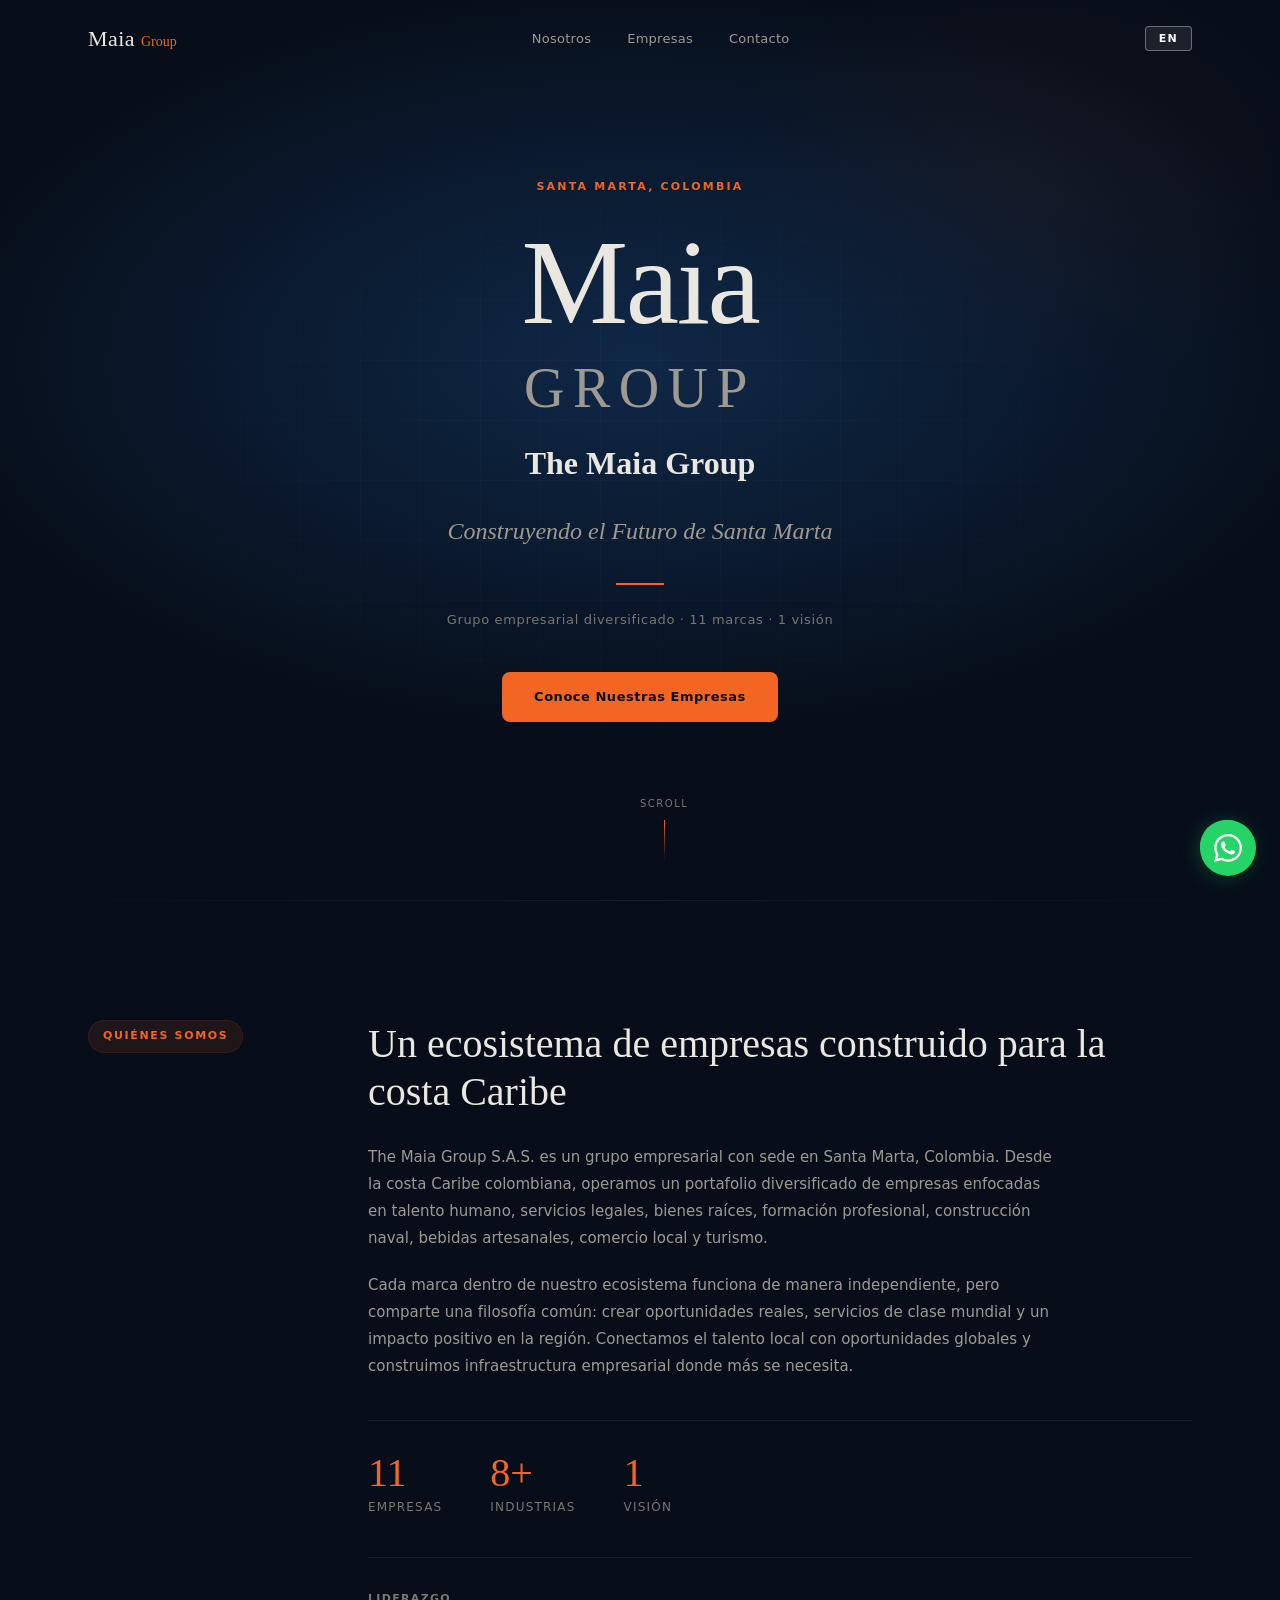
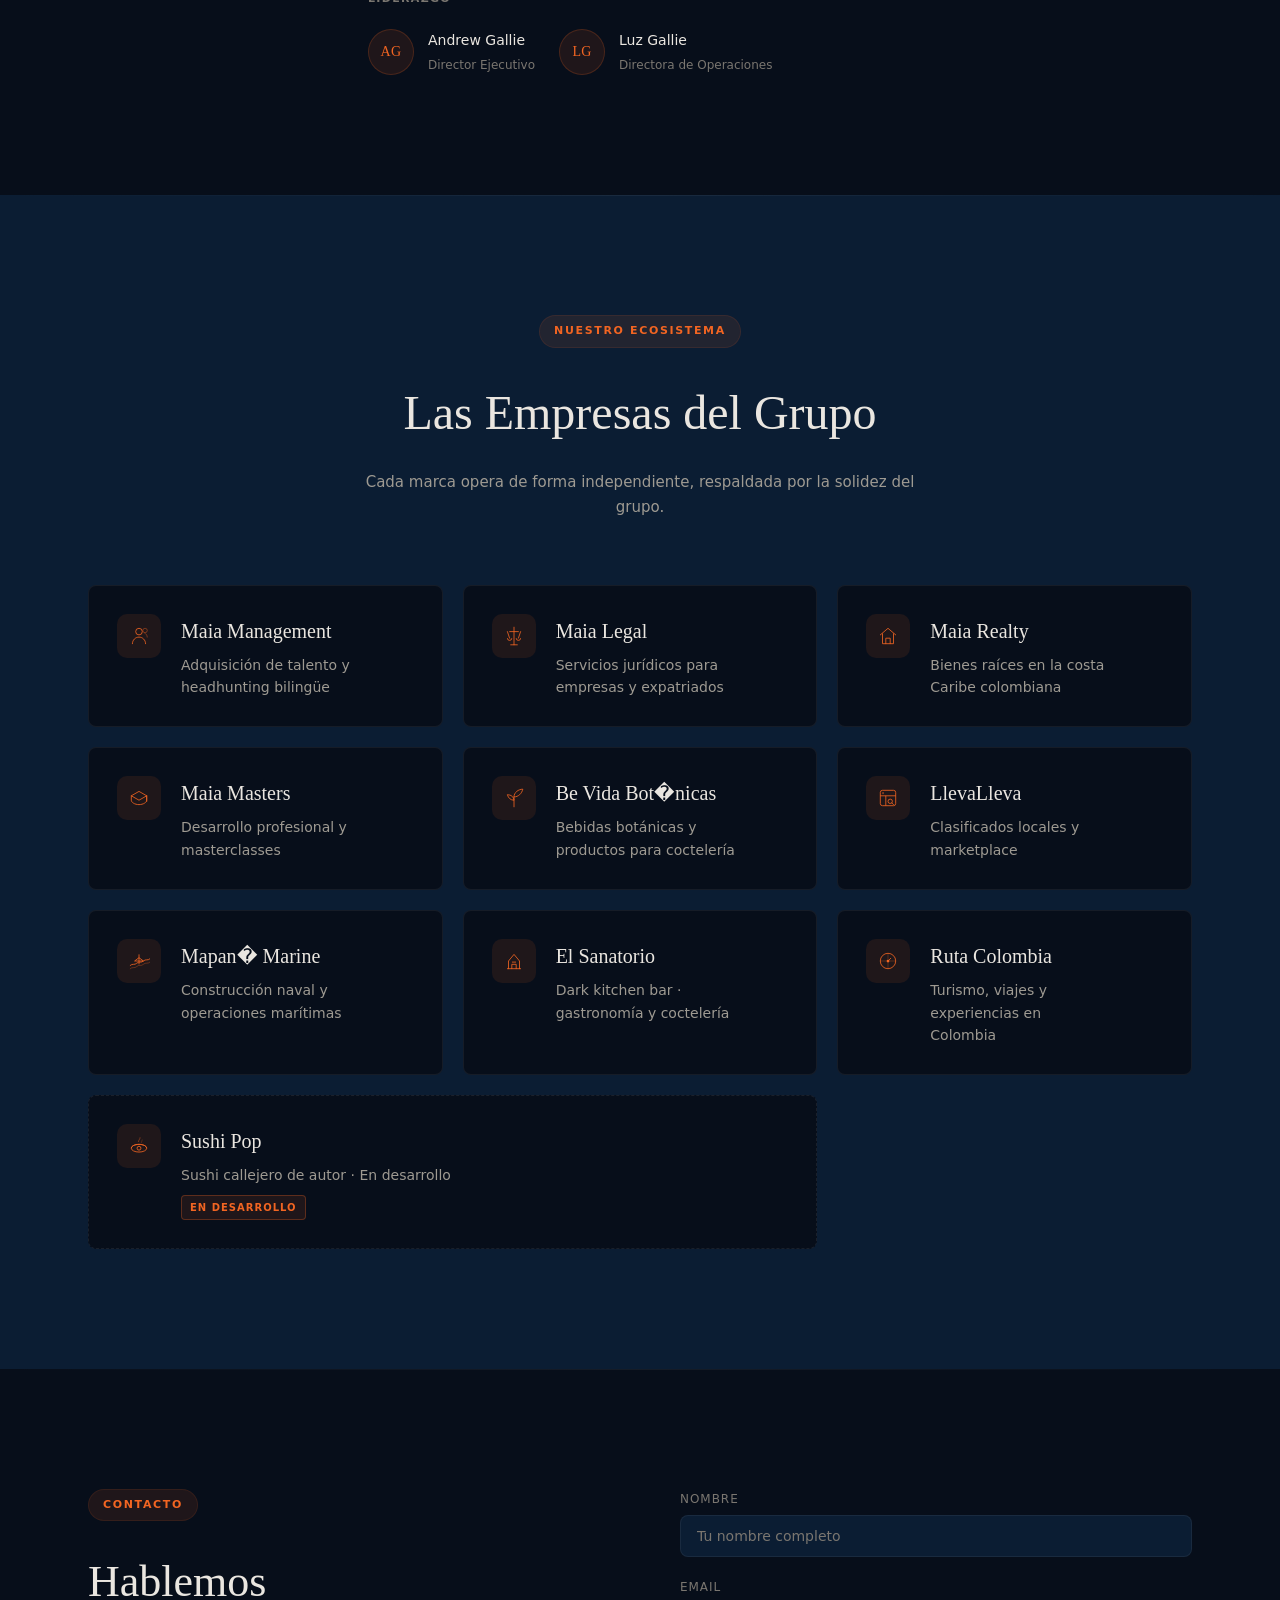
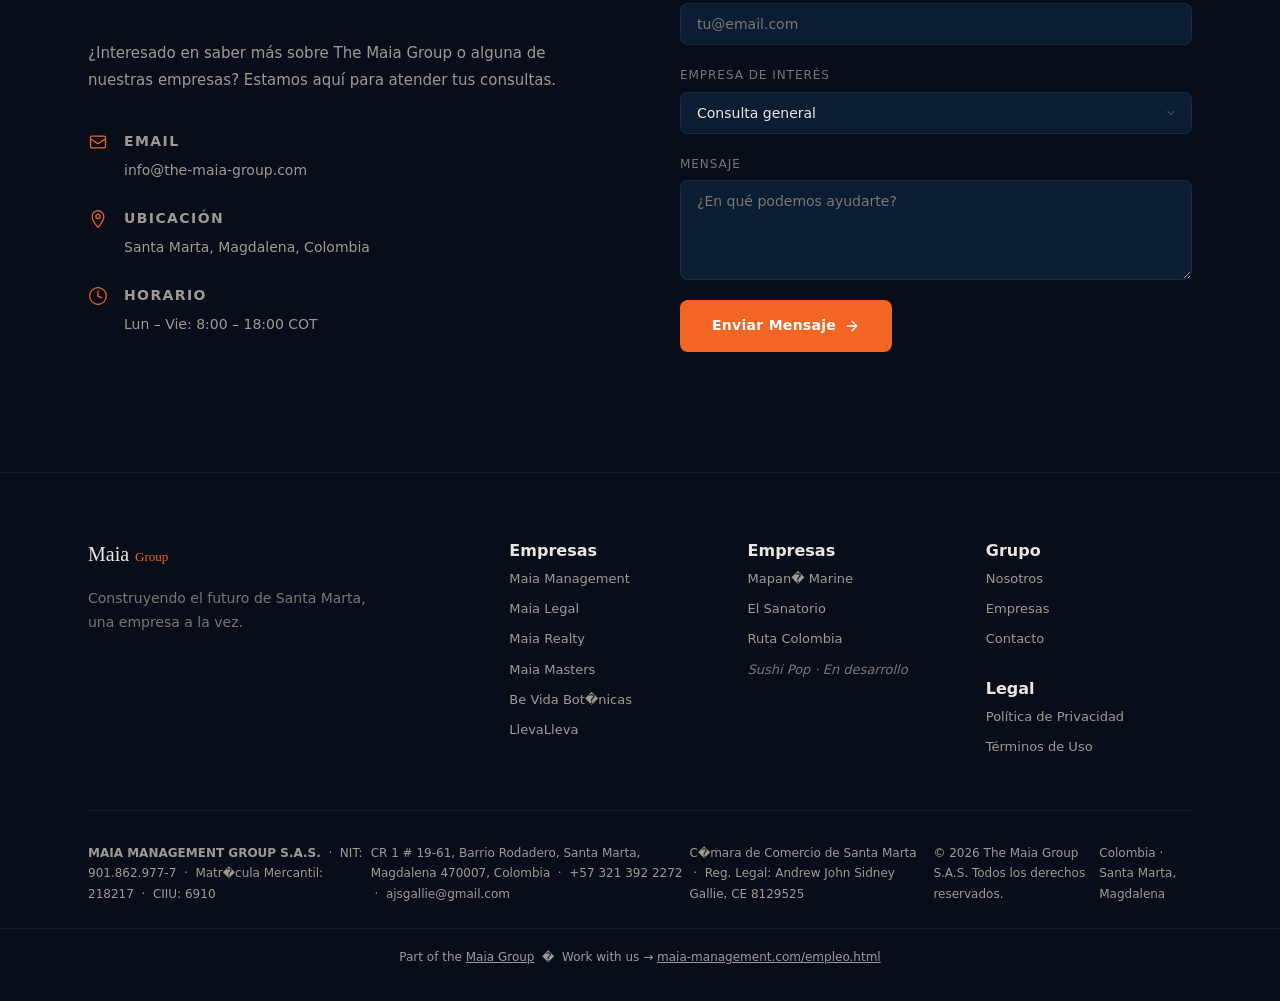
==== index.html @ 622848b1 "fix: replace personal Gmail with info@the-maia-group.com in Organisation JSON-LD" ====
<!DOCTYPE html>
<html lang="es">
<head>
<meta charset="UTF-8">
<meta name="viewport" content="width=device-width, initial-scale=1.0">
<title>The Maia Group � Construyendo el Futuro de Santa Marta</title>
<meta name="description" content="The Maia Group S.A.S. � Grupo empresarial con sede en Santa Marta, Colombia. Talento, derecho, bienes ra�ces, formaci�n, construcci�n naval, bebidas bot�nicas, turismo y m�s.">
<meta name="keywords" content="Maia Group, grupo empresarial Colombia, Santa Marta, holding company Colombia, Maia Management, Maia Legal, Maia Realty, Maia Masters, Mapan� Marine, Be Vida, LlevaLleva, El Sanatorio, Ruta Colombia, Sushi Pop">
<meta name="robots" content="index, follow, max-snippet:-1, max-image-preview:large, max-video-preview:-1">
<meta name="author" content="MAIA MANAGEMENT GROUP S.A.S.">
<link rel="canonical" href="https://the-maia-group.com/">
<meta name="geo.region" content="CO-MAG">
<meta name="geo.placename" content="Santa Marta, Colombia">
<meta name="ICBM" content="11.2408,-74.1990">

<!-- Open Graph -->
<meta property="og:type" content="website">
<meta property="og:title" content="The Maia Group � Construyendo el Futuro de Santa Marta">
<meta property="og:description" content="Grupo empresarial diversificado con sede en Santa Marta, Colombia. Talento, derecho, bienes ra�ces, formaci�n, operaciones mar�timas y m�s.">
<meta property="og:url" content="https://the-maia-group.com/">
<meta property="og:site_name" content="The Maia Group">
<meta property="og:locale" content="es_CO">
<meta property="og:locale:alternate" content="en_US">
<meta property="og:image" content="https://the-maia-group.com/og-image.jpg">
<meta property="og:image:width" content="1200">
<meta property="og:image:height" content="630">

<!-- Twitter Card -->
<meta name="twitter:card" content="summary_large_image">
<meta name="twitter:title" content="The Maia Group � Construyendo el Futuro de Santa Marta">
<meta name="twitter:description" content="Grupo empresarial diversificado con sede en Santa Marta, Colombia.">
<meta name="twitter:image" content="https://the-maia-group.com/og-image.jpg">

<!-- Favicons -->
<link rel="icon" type="image/svg+xml" href="/favicon.svg">
<link rel="icon" type="image/png" sizes="32x32" href="/favicon-32x32.png">
<link rel="icon" type="image/png" sizes="16x16" href="/favicon-16x16.png">
<link rel="apple-touch-icon" sizes="180x180" href="/apple-touch-icon.png">
<meta name="theme-color" content="#0B1D33">

<!-- Structured Data � Organization + LocalBusiness -->
<script type="application/ld+json">
{
  "@context": "https://schema.org",
  "@type": ["Organization", "LocalBusiness", "Corporation"],
  "name": "The Maia Group",
  "legalName": "MAIA MANAGEMENT GROUP S.A.S.",
  "alternateName": ["The Maia Group S.A.S.", "Maia Group"],
  "description": "Grupo empresarial diversificado con sede en Santa Marta, Colombia. Operamos 11 marcas en 8+ industrias: talento humano, servicios jur�dicos, bienes ra�ces, formaci�n profesional, construcci�n naval, bebidas bot�nicas, comercio local y turismo.",
  "url": "https://the-maia-group.com",
  "logo": "https://the-maia-group.com/favicon.svg",
  "image": "https://the-maia-group.com/og-image.jpg",
  "telephone": "+57 321 392 2272",
  "email": "info@the-maia-group.com",
  "taxID": "901.862.977-7",
  "vatID": "901.862.977-7",
  "identifier": [
    {
      "@type": "PropertyValue",
      "name": "NIT",
      "value": "901.862.977-7"
    },
    {
      "@type": "PropertyValue",
      "name": "Matr�cula Mercantil",
      "value": "218217"
    },
    {
      "@type": "PropertyValue",
      "name": "CIIU",
      "value": "6910"
    }
  ],
  "address": {
    "@type": "PostalAddress",
    "streetAddress": "CR 1 # 19-61, Barrio Rodadero",
    "addressLocality": "Santa Marta",
    "addressRegion": "Magdalena",
    "postalCode": "470007",
    "addressCountry": "CO"
  },
  "geo": {
    "@type": "GeoCoordinates",
    "latitude": "11.2408",
    "longitude": "-74.1990"
  },
  "openingHoursSpecification": [
    {
      "@type": "OpeningHoursSpecification",
      "dayOfWeek": ["Monday","Tuesday","Wednesday","Thursday","Friday"],
      "opens": "08:00",
      "closes": "18:00"
    }
  ],
  "foundingDate": "2024",
  "numberOfEmployees": {
    "@type": "QuantitativeValue",
    "minValue": 1
  },
  "areaServed": {
    "@type": "Place",
    "name": "Santa Marta, Magdalena, Colombia"
  },
  "member": [
    {
      "@type": "Person",
      "name": "Andrew John Sidney Gallie",
      "jobTitle": "Director Ejecutivo / CEO",
      "identifier": "CE 8129525"
    },
    {
      "@type": "Person",
      "name": "Luz Gallie",
      "jobTitle": "Directora de Operaciones / COO"
    }
  ],
  "subOrganization": [
    {
      "@type": "Organization",
      "name": "Maia Management",
      "url": "https://maia-management.com",
      "description": "Adquisici�n de talento y headhunting biling�e"
    },
    {
      "@type": ["Organization", "LegalService"],
      "name": "Maia Legal",
      "url": "https://maia-legal.com",
      "description": "Servicios jur�dicos para empresas y expatriados"
    },
    {
      "@type": ["Organization", "RealEstateAgent"],
      "name": "Maia Realty",
      "url": "https://maia-realty.com",
      "description": "Bienes ra�ces en la costa Caribe colombiana"
    },
    {
      "@type": ["Organization", "EducationalOrganization"],
      "name": "Maia Masters",
      "url": "https://maia-masters.com",
      "description": "Desarrollo profesional y masterclasses en video"
    },
    {
      "@type": "Organization",
      "name": "Mapan� Marine",
      "url": "https://mapana-marine.com",
      "description": "Construcci�n naval y operaciones mar�timas"
    },
    {
      "@type": ["Organization", "FoodEstablishment"],
      "name": "Be Vida Bot�nicas",
      "url": "https://be-vida.com",
      "description": "Bebidas bot�nicas y productos para cocteler�a"
    },
    {
      "@type": ["Organization", "ShoppingCenter"],
      "name": "LlevaLleva",
      "url": "https://llevalleva.com",
      "description": "Clasificados locales y marketplace"
    },
    {
      "@type": ["Organization", "BarOrPub"],
      "name": "El Sanatorio",
      "url": "https://el-sanatorio.com",
      "description": "Dark kitchen bar � gastronom�a y cocteler�a"
    },
    {
      "@type": ["Organization", "TravelAgency"],
      "name": "Ruta Colombia",
      "url": "https://ruta-colombia.com",
      "description": "Turismo, viajes y experiencias en Colombia"
    },
    {
      "@type": ["Organization", "FoodEstablishment"],
      "name": "Sushi Pop",
      "description": "Sushi callejero de autor � pr�ximamente"
    }
  ],
  "sameAs": [
    "https://the-maia-group.com"
  ],
  "knowsLanguage": ["es", "en"],
  "hasMap": "https://maps.google.com/?q=CR+1+%2319-61+Barrio+Rodadero+Santa+Marta+Colombia"
}
</script>

<!-- Fonts -->
<link rel="preconnect" href="https://fonts.googleapis.com">
<link rel="preconnect" href="https://fonts.gstatic.com" crossorigin>
<link href="https://fonts.googleapis.com/css2?family=Cormorant:ital,wght@0,300;0,400;0,500;0,600;1,300;1,400&family=Inter:wght@300;400;500;600&display=swap" rel="stylesheet">

<!-- Styles -->
<link rel="stylesheet" href="css/styles.css">
  <link rel="preconnect" href="https://www.googletagmanager.com">
  <link rel="dns-prefetch" href="https://maia-management.com">
  <link rel="dns-prefetch" href="https://maia-legal.com">

<!-- Structured Data � WebSite -->
<script type="application/ld+json">
{
  "@context": "https://schema.org",
  "@type": "WebSite",
  "@id": "https://the-maia-group.com/#website",
  "url": "https://the-maia-group.com",
  "name": "The Maia Group",
  "publisher": {
    "@type": "Organization",
    "@id": "https://the-maia-group.com/#organization",
    "name": "The Maia Group"
  }
}
</script>
</head>
<body>

<!-- Navigation -->
<nav class="nav" id="nav">
  <div class="nav__inner">
    <a href="#" class="nav__logo">
      <span class="nav__logo-the">The</span>
      <span class="nav__logo-maia">Maia</span>
      <span class="nav__logo-group">Group</span>
    </a>
    <div class="nav__links" id="navLinks">
      <a href="#nosotros" class="nav__link" data-i18n="nav.about">Nosotros</a>
      <a href="#empresas" class="nav__link" data-i18n="nav.companies">Empresas</a>
      <a href="#contacto" class="nav__link" data-i18n="nav.contact">Contacto</a>
    </div>
    <div class="nav__actions">
      <button class="nav__lang" id="langToggle" aria-label="Switch language">EN</button>
      <button class="nav__toggle" id="navToggle" aria-label="Abrir men�">
        <span></span>
        <span></span>
        <span></span>
      </button>
    </div>
  </div>
</nav>

<!-- Hero -->
<header class="hero" id="hero">
  <div class="hero__bg">
    <div class="hero__gradient"></div>
    <div class="hero__grid-pattern"></div>
  </div>
  <div class="hero__content">
    <p class="hero__location">Santa Marta, Colombia</p>
    <h1 class="hero__title">
      <!-- Visually split via CSS spans; semantically reads as "The Maia Group" -->
      <span class="hero__title-the" aria-hidden="true">The</span><!--
      --><span class="hero__title-maia" aria-hidden="true">Maia</span><!--
      --><span class="hero__title-group" aria-hidden="true">Group</span>
      <!-- Screen-reader-only unified text: -->
      <span class="sr-only">The Maia Group</span>
    </h1>
    <p class="hero__tagline" data-i18n="hero.tagline">Construyendo el Futuro de Santa Marta</p>
    <div class="hero__line"></div>
    <p class="hero__sub" data-i18n="hero.sub">Grupo empresarial diversificado &middot; 11 marcas &middot; 1 visi�n</p>
    <a href="#empresas" class="hero__cta" data-i18n="hero.cta">Conoce Nuestras Empresas</a>
  </div>
  <div class="hero__scroll">
    <span>Scroll</span>
    <div class="hero__scroll-line"></div>
  </div>
</header>

<!-- About -->
<!-- FIX #4: Added scroll-margin-top via inline style to prevent sticky nav covering section heading -->
<section class="about" id="nosotros">
  <div class="container">
    <div class="about__grid">
      <div class="about__label">
        <span class="section-tag" data-i18n="about.tag">Qui�nes Somos</span>
      </div>
      <div class="about__content">
        <h2 class="about__title" data-i18n="about.title">Un ecosistema de empresas construido para la costa Caribe</h2>
        <p class="about__text" data-i18n="about.p1">
          The Maia Group S.A.S. es un grupo empresarial con sede en Santa Marta, Colombia. Desde la costa Caribe colombiana,
          operamos un portafolio diversificado de empresas enfocadas en talento humano, servicios legales, bienes ra�ces,
          formaci�n profesional, construcci�n naval, bebidas artesanales, comercio local y turismo.
        </p>
        <p class="about__text" data-i18n="about.p2">
          Cada marca dentro de nuestro ecosistema funciona de manera independiente, pero comparte una filosof�a com�n:
          crear oportunidades reales, servicios de clase mundial y un impacto positivo en la regi�n. Conectamos el talento
          local con oportunidades globales y construimos infraestructura empresarial donde m�s se necesita.
        </p>
        <div class="about__stats">
          <div class="stat">
            <span class="stat__number">11</span>
            <span class="stat__label" data-i18n="stat.companies">Empresas</span>
          </div>
          <div class="stat">
            <span class="stat__number">8+</span>
            <span class="stat__label" data-i18n="stat.industries">Industrias</span>
          </div>
          <div class="stat">
            <span class="stat__number">1</span>
            <span class="stat__label" data-i18n="stat.vision">Visi�n</span>
          </div>
        </div>
        <div class="about__leadership">
          <h3 class="about__leadership-title" data-i18n="leadership.title">Liderazgo</h3>
          <div class="about__leaders">
            <div class="about__leader">
              <div class="about__leader-avatar">AG</div>
              <div class="about__leader-info">
                <strong class="about__leader-name">Andrew Gallie</strong>
                <span class="about__leader-role" data-i18n="leadership.ceo">Director Ejecutivo</span>
              </div>
            </div>
            <div class="about__leader">
              <div class="about__leader-avatar">LG</div>
              <div class="about__leader-info">
                <strong class="about__leader-name">Luz Gallie</strong>
                <span class="about__leader-role" data-i18n="leadership.coo">Directora de Operaciones</span>
              </div>
            </div>
          </div>
        </div>
      </div>
    </div>
  </div>
</section>

<!-- Brands -->
<!-- FIX #4: scroll-margin-top applied via CSS class anchor-section -->
<section class="brands" id="empresas">
  <div class="container">
    <div class="brands__header">
      <span class="section-tag" data-i18n="brands.tag">Nuestro Ecosistema</span>
      <h2 class="brands__title" data-i18n="brands.title">Las Empresas del Grupo</h2>
      <p class="brands__subtitle" data-i18n="brands.subtitle">Cada marca opera de forma independiente, respaldada por la solidez del grupo.</p>
    </div>

    <div class="brands__grid">

      <!-- Maia Management -->
      <a href="https://maia-management.com" target="_blank" rel="noopener" class="brand-card" data-accent="management">
        <div class="brand-card__icon">
          <svg viewBox="0 0 40 40" fill="none" xmlns="http://www.w3.org/2000/svg">
            <circle cx="20" cy="12" r="6" stroke="currentColor" stroke-width="1.5"/>
            <path d="M8 34c0-6.627 5.373-12 12-12s12 5.373 12 12" stroke="currentColor" stroke-width="1.5" stroke-linecap="round"/>
            <circle cx="31" cy="10" r="4" stroke="currentColor" stroke-width="1.5" opacity="0.5"/>
            <path d="M35 22c0-3.5-2-6-4.5-7" stroke="currentColor" stroke-width="1.5" stroke-linecap="round" opacity="0.5"/>
          </svg>
        </div>
        <div class="brand-card__content">
          <h3 class="brand-card__name">Maia Management</h3>
          <p class="brand-card__desc" data-i18n="brand.management.desc">Adquisici�n de talento y headhunting biling�e</p>
        </div>
        <div class="brand-card__arrow">
          <svg viewBox="0 0 24 24" fill="none" stroke="currentColor" stroke-width="1.5" stroke-linecap="round" stroke-linejoin="round"><path d="M7 17L17 7M17 7H7M17 7v10"/></svg>
        </div>
      </a>

      <!-- Maia Legal -->
      <a href="https://maia-legal.com" target="_blank" rel="noopener" class="brand-card" data-accent="legal">
        <div class="brand-card__icon">
          <svg viewBox="0 0 40 40" fill="none" xmlns="http://www.w3.org/2000/svg">
            <path d="M20 4v32M12 12h16" stroke="currentColor" stroke-width="1.5" stroke-linecap="round"/>
            <path d="M8 12l4 12M32 12l-4 12" stroke="currentColor" stroke-width="1.5" stroke-linecap="round"/>
            <path d="M8 24a4 4 0 008 0M24 24a4 4 0 008 0" stroke="currentColor" stroke-width="1.5"/>
            <path d="M14 36h12" stroke="currentColor" stroke-width="1.5" stroke-linecap="round"/>
          </svg>
        </div>
        <div class="brand-card__content">
          <h3 class="brand-card__name">Maia Legal</h3>
          <p class="brand-card__desc" data-i18n="brand.legal.desc">Servicios jur�dicos para empresas y expatriados</p>
        </div>
        <div class="brand-card__arrow">
          <svg viewBox="0 0 24 24" fill="none" stroke="currentColor" stroke-width="1.5" stroke-linecap="round" stroke-linejoin="round"><path d="M7 17L17 7M17 7H7M17 7v10"/></svg>
        </div>
      </a>

      <!-- Maia Realty -->
      <a href="https://maia-realty.com" target="_blank" rel="noopener" class="brand-card" data-accent="realty">
        <div class="brand-card__icon">
          <svg viewBox="0 0 40 40" fill="none" xmlns="http://www.w3.org/2000/svg">
            <path d="M6 18L20 6l14 12" stroke="currentColor" stroke-width="1.5" stroke-linecap="round" stroke-linejoin="round"/>
            <path d="M10 16v18h20V16" stroke="currentColor" stroke-width="1.5" stroke-linecap="round"/>
            <path d="M16 34V24h8v10" stroke="currentColor" stroke-width="1.5" stroke-linecap="round"/>
          </svg>
        </div>
        <div class="brand-card__content">
          <h3 class="brand-card__name">Maia Realty</h3>
          <p class="brand-card__desc" data-i18n="brand.realty.desc">Bienes ra�ces en la costa Caribe colombiana</p>
        </div>
        <div class="brand-card__arrow">
          <svg viewBox="0 0 24 24" fill="none" stroke="currentColor" stroke-width="1.5" stroke-linecap="round" stroke-linejoin="round"><path d="M7 17L17 7M17 7H7M17 7v10"/></svg>
        </div>
      </a>

      <!-- Maia Masters -->
      <a href="https://maia-masters.com" target="_blank" rel="noopener" class="brand-card" data-accent="masters">
        <div class="brand-card__icon">
          <svg viewBox="0 0 40 40" fill="none" xmlns="http://www.w3.org/2000/svg">
            <path d="M20 8l-14 8 14 8 14-8-14-8z" stroke="currentColor" stroke-width="1.5" stroke-linejoin="round"/>
            <path d="M6 16v8c0 4 6.268 8 14 8s14-4 14-8v-8" stroke="currentColor" stroke-width="1.5" stroke-linecap="round"/>
            <path d="M34 16v10" stroke="currentColor" stroke-width="1.5" stroke-linecap="round"/>
          </svg>
        </div>
        <div class="brand-card__content">
          <h3 class="brand-card__name">Maia Masters</h3>
          <p class="brand-card__desc" data-i18n="brand.masters.desc">Desarrollo profesional y masterclasses</p>
        </div>
        <div class="brand-card__arrow">
          <svg viewBox="0 0 24 24" fill="none" stroke="currentColor" stroke-width="1.5" stroke-linecap="round" stroke-linejoin="round"><path d="M7 17L17 7M17 7H7M17 7v10"/></svg>
        </div>
      </a>

      <!-- Be Vida Bot�nicas -->
      <a href="https://be-vida.com" target="_blank" rel="noopener" class="brand-card" data-accent="bevida">
        <div class="brand-card__icon">
          <svg viewBox="0 0 40 40" fill="none" xmlns="http://www.w3.org/2000/svg">
            <path d="M20 36V18" stroke="currentColor" stroke-width="1.5" stroke-linecap="round"/>
            <path d="M20 18c0-8 8-14 16-14-2 8-8 14-16 14z" stroke="currentColor" stroke-width="1.5"/>
            <path d="M20 24c0-6-6-10-12-10 1.5 6 6 10 12 10z" stroke="currentColor" stroke-width="1.5"/>
          </svg>
        </div>
        <div class="brand-card__content">
          <h3 class="brand-card__name">Be Vida Bot�nicas</h3>
          <p class="brand-card__desc" data-i18n="brand.bevida.desc">Bebidas bot�nicas y productos para cocteler�a</p>
        </div>
        <div class="brand-card__arrow">
          <svg viewBox="0 0 24 24" fill="none" stroke="currentColor" stroke-width="1.5" stroke-linecap="round" stroke-linejoin="round"><path d="M7 17L17 7M17 7H7M17 7v10"/></svg>
        </div>
      </a>

      <!-- LlevaLleva -->
      <a href="https://llevalleva.com" target="_blank" rel="noopener" class="brand-card" data-accent="lleva">
        <div class="brand-card__icon">
          <svg viewBox="0 0 40 40" fill="none" xmlns="http://www.w3.org/2000/svg">
            <rect x="6" y="6" width="28" height="28" rx="4" stroke="currentColor" stroke-width="1.5"/>
            <path d="M6 16h28" stroke="currentColor" stroke-width="1.5"/>
            <path d="M16 16v18" stroke="currentColor" stroke-width="1.5"/>
            <circle cx="11" cy="11" r="2" fill="currentColor" opacity="0.5"/>
            <circle cx="24" cy="26" r="4" stroke="currentColor" stroke-width="1.5"/>
            <path d="M27 29l3 3" stroke="currentColor" stroke-width="1.5" stroke-linecap="round"/>
          </svg>
        </div>
        <div class="brand-card__content">
          <h3 class="brand-card__name">LlevaLleva</h3>
          <p class="brand-card__desc" data-i18n="brand.lleva.desc">Clasificados locales y marketplace</p>
        </div>
        <div class="brand-card__arrow">
          <svg viewBox="0 0 24 24" fill="none" stroke="currentColor" stroke-width="1.5" stroke-linecap="round" stroke-linejoin="round"><path d="M7 17L17 7M17 7H7M17 7v10"/></svg>
        </div>
      </a>


      <!-- Mapan� Marine -->
      <a href="https://mapana-marine.com" target="_blank" rel="noopener" class="brand-card" data-accent="marine">
        <div class="brand-card__icon">
          <svg viewBox="0 0 40 40" fill="none" xmlns="http://www.w3.org/2000/svg">
            <path d="M4 28c4-4 8 0 12-4s8 0 12-4 8 0 12-4" stroke="currentColor" stroke-width="1.5" stroke-linecap="round"/>
            <path d="M4 34c4-4 8 0 12-4s8 0 12-4 8 0 12-4" stroke="currentColor" stroke-width="1.5" stroke-linecap="round" opacity="0.4"/>
            <path d="M20 8v18M20 14l8 6H12l8-6z" stroke="currentColor" stroke-width="1.5" stroke-linejoin="round"/>
          </svg>
        </div>
        <div class="brand-card__content">
          <h3 class="brand-card__name">Mapan� Marine</h3>
          <p class="brand-card__desc" data-i18n="brand.marine.desc">Construcci�n naval y operaciones mar�timas</p>
        </div>
        <div class="brand-card__arrow">
          <svg viewBox="0 0 24 24" fill="none" stroke="currentColor" stroke-width="1.5" stroke-linecap="round" stroke-linejoin="round"><path d="M7 17L17 7M17 7H7M17 7v10"/></svg>
        </div>
      </a>

      <!-- El Sanatorio -->
      <a href="https://el-sanatorio.com" target="_blank" rel="noopener" class="brand-card" data-accent="sanatorio">
        <div class="brand-card__icon">
          <svg viewBox="0 0 40 40" fill="none" xmlns="http://www.w3.org/2000/svg">
            <path d="M8 34h24" stroke="currentColor" stroke-width="1.5" stroke-linecap="round"/>
            <path d="M10 34V20l10-12 10 12v14" stroke="currentColor" stroke-width="1.5" stroke-linecap="round" stroke-linejoin="round"/>
            <path d="M16 34v-8h8v8" stroke="currentColor" stroke-width="1.5" stroke-linecap="round"/>
            <path d="M17 22h6" stroke="currentColor" stroke-width="1.5" stroke-linecap="round"/>
          </svg>
        </div>
        <div class="brand-card__content">
          <h3 class="brand-card__name">El Sanatorio</h3>
          <p class="brand-card__desc" data-i18n="brand.sanatorio.desc">Dark kitchen bar &middot; gastronom�a y cocteler�a</p>
        </div>
        <div class="brand-card__arrow">
          <svg viewBox="0 0 24 24" fill="none" stroke="currentColor" stroke-width="1.5" stroke-linecap="round" stroke-linejoin="round"><path d="M7 17L17 7M17 7H7M17 7v10"/></svg>
        </div>
      </a>

      <!-- Ruta Colombia -->
      <a href="https://ruta-colombia.com" target="_blank" rel="noopener" class="brand-card" data-accent="ruta">
        <div class="brand-card__icon">
          <svg viewBox="0 0 40 40" fill="none" xmlns="http://www.w3.org/2000/svg">
            <circle cx="20" cy="20" r="14" stroke="currentColor" stroke-width="1.5"/>
            <path d="M20 6v28M6 20h28" stroke="currentColor" stroke-width="1.5" opacity="0.35"/>
            <path d="M20 20l5-5" stroke="currentColor" stroke-width="1.5" stroke-linecap="round"/>
            <circle cx="20" cy="20" r="2.5" fill="currentColor"/>
          </svg>
        </div>
        <div class="brand-card__content">
          <h3 class="brand-card__name">Ruta Colombia</h3>
          <p class="brand-card__desc" data-i18n="brand.ruta.desc">Turismo, viajes y experiencias en Colombia</p>
        </div>
        <div class="brand-card__arrow">
          <svg viewBox="0 0 24 24" fill="none" stroke="currentColor" stroke-width="1.5" stroke-linecap="round" stroke-linejoin="round"><path d="M7 17L17 7M17 7H7M17 7v10"/></svg>
        </div>
      </a>

      <!-- Sushi Pop � Coming Soon -->
      <div class="brand-card brand-card--soon" data-accent="sushi">
        <div class="brand-card__icon">
          <svg viewBox="0 0 40 40" fill="none" xmlns="http://www.w3.org/2000/svg">
            <ellipse cx="20" cy="24" rx="14" ry="7" stroke="currentColor" stroke-width="1.5"/>
            <path d="M6 24c0-3.866 6.268-7 14-7s14 3.134 14 7" stroke="currentColor" stroke-width="1.5"/>
            <circle cx="20" cy="24" r="3.5" stroke="currentColor" stroke-width="1.5"/>
            <path d="M19 12c0-3 3-4 3-7" stroke="currentColor" stroke-width="1.5" stroke-linecap="round" opacity="0.5"/>
            <path d="M24 14c0-2 2-3 2-5" stroke="currentColor" stroke-width="1.5" stroke-linecap="round" opacity="0.3"/>
          </svg>
        </div>
        <div class="brand-card__content">
          <h3 class="brand-card__name">Sushi Pop</h3>
          <p class="brand-card__desc" data-i18n="brand.sushi.desc">Sushi callejero de autor &middot; Pr�ximamente</p>
          <span class="brand-card__tag brand-card__tag--soon" data-i18n="brand.coming-soon">Pr�ximamente</span>
        </div>
      </div>

    </div>
  </div>
</section>

<!-- Contact -->
<!-- FIX #1: Netlify Forms � action="/success" prevents the 404 on submit;
     Netlify intercepts the POST and redirects to /success (a lightweight
     inline page defined in netlify.toml or as a real file). The hidden
     input form-name and data-netlify="true" are already present and correct. -->
<section class="contact" id="contacto">
  <div class="container">
    <div class="contact__grid">
      <div class="contact__info">
        <span class="section-tag" data-i18n="contact.tag">Contacto</span>
        <h2 class="contact__title" data-i18n="contact.title">Hablemos</h2>
        <p class="contact__text" data-i18n="contact.text">
          �Interesado en saber m�s sobre The Maia Group o alguna de nuestras empresas?
          Estamos aqu� para atender tus consultas.
        </p>
        <div class="contact__details">
          <div class="contact__item">
            <svg viewBox="0 0 24 24" fill="none" stroke="currentColor" stroke-width="1.5" stroke-linecap="round"><path d="M3 8l9 6 9-6M5 19h14a2 2 0 002-2V7a2 2 0 00-2-2H5a2 2 0 00-2 2v10a2 2 0 002 2z"/></svg>
            <div>
              <span class="contact__item-label" data-i18n="contact.email-label">Email</span>
              <a href="mailto:info@the-maia-group.com">info@the-maia-group.com</a>
            </div>
          </div>
          <div class="contact__item">
            <svg viewBox="0 0 24 24" fill="none" stroke="currentColor" stroke-width="1.5" stroke-linecap="round"><path d="M12 2C8.13 2 5 5.13 5 9c0 5.25 7 13 7 13s7-7.75 7-13c0-3.87-3.13-7-7-7z"/><circle cx="12" cy="9" r="2.5"/></svg>
            <div>
              <span class="contact__item-label" data-i18n="contact.location-label">Ubicaci�n</span>
              <span data-i18n="contact.location-value">Santa Marta, Magdalena, Colombia</span>
            </div>
          </div>
          <div class="contact__item">
            <svg viewBox="0 0 24 24" fill="none" stroke="currentColor" stroke-width="1.5" stroke-linecap="round"><path d="M12 22c5.523 0 10-4.477 10-10S17.523 2 12 2 2 6.477 2 12s4.477 10 10 10z"/><path d="M12 6v6l4 2"/></svg>
            <div>
              <span class="contact__item-label" data-i18n="contact.hours-label">Horario</span>
              <span data-i18n="contact.hours-value">Lun � Vie: 8:00 � 18:00 COT</span>
            </div>
          </div>
        </div>
      </div>
      <div class="contact__form-wrap">
        <!-- FIX #1: Added action="/success" so Netlify redirects to our inline
             success page instead of its default 404-triggering thank-you page.
             netlify-honeypot and data-netlify attributes kept as-is. -->
        <form class="contact__form" id="contactForm" name="contact" method="POST"
              action="/success"
              data-netlify="true"
              netlify-honeypot="bot-field">
          <input type="hidden" name="form-name" value="contact">
          <p class="hidden"><label>No llenar: <input name="bot-field"></label></p>
          <div class="form-group">
            <label for="nombre" data-i18n="form.name">Nombre</label>
            <input type="text" id="nombre" name="nombre" required placeholder="Tu nombre completo" data-i18n-placeholder="form.name-placeholder">
          </div>
          <div class="form-group">
            <label for="email">Email</label>
            <input type="email" id="email" name="email" autocomplete="email" required placeholder="tu@email.com" data-i18n-placeholder="form.email-placeholder">
          </div>
          <div class="form-group">
            <label for="empresa" data-i18n="form.company">Empresa de inter�s</label>
            <select id="empresa" name="empresa">
              <option value="general" data-i18n="form.general">Consulta general</option>
              <option value="management">Maia Management</option>
              <option value="legal">Maia Legal</option>
              <option value="realty">Maia Realty</option>
              <option value="masters">Maia Masters</option>
              <option value="bevida">Be Vida Bot�nicas</option>
              <option value="lleva">LlevaLleva</option>
              <option value="marine">Mapan� Marine</option>
              <option value="sanatorio">El Sanatorio</option>
              <option value="ruta">Ruta Colombia</option>
              <option value="sushi">Sushi Pop</option>
            </select>
          </div>
          <div class="form-group">
            <label for="mensaje" data-i18n="form.message">Mensaje</label>
            <textarea id="mensaje" name="mensaje" rows="4" required placeholder="�En qu� podemos ayudarte?" data-i18n-placeholder="form.message-placeholder"></textarea>
          </div>
          <button type="submit" class="form-submit">
            <span data-i18n="form.submit">Enviar Mensaje</span>
            <svg viewBox="0 0 24 24" fill="none" stroke="currentColor" stroke-width="2" stroke-linecap="round" stroke-linejoin="round"><path d="M5 12h14M12 5l7 7-7 7"/></svg>
          </button>
        </form>
      </div>
    </div>
  </div>
</section>

<!-- Footer -->
<footer class="footer">
  <div class="container">
    <div class="footer__top">
      <div class="footer__brand">
        <span class="footer__logo">
          <span class="footer__logo-the">The</span>
          <span class="footer__logo-maia">Maia</span>
          <span class="footer__logo-group">Group</span>
        </span>
        <p class="footer__tagline" data-i18n="footer.tagline">Construyendo el futuro de Santa Marta, una empresa a la vez.</p>
      </div>
      <div class="footer__links">
        <div class="footer__col">
          <h4 data-i18n="footer.companies">Empresas</h4>
          <a href="https://maia-management.com" target="_blank" rel="noopener">Maia Management</a>
          <a href="https://maia-legal.com" target="_blank" rel="noopener">Maia Legal</a>
          <a href="https://maia-realty.com" target="_blank" rel="noopener">Maia Realty</a>
          <a href="https://maia-masters.com" target="_blank" rel="noopener">Maia Masters</a>
          <a href="https://be-vida.com" target="_blank" rel="noopener">Be Vida Bot�nicas</a>
          <a href="https://llevalleva.com" target="_blank" rel="noopener">LlevaLleva</a>
        </div>
        <div class="footer__col">
          <h4 data-i18n="footer.companies">Empresas</h4>
          <a href="https://mapana-marine.com" target="_blank" rel="noopener">Mapan� Marine</a>
          <a href="https://el-sanatorio.com" target="_blank" rel="noopener">El Sanatorio</a>
          <a href="https://ruta-colombia.com" target="_blank" rel="noopener">Ruta Colombia</a>
          <span class="footer__soon">Sushi Pop &middot; <em data-i18n="brand.coming-soon">Pr�ximamente</em></span>
        </div>
        <div class="footer__col">
          <h4 data-i18n="footer.group">Grupo</h4>
          <a href="#nosotros" data-i18n="nav.about">Nosotros</a>
          <a href="#empresas" data-i18n="nav.companies">Empresas</a>
          <a href="#contacto" data-i18n="nav.contact">Contacto</a>
          <!-- FIX #2: Legal links now point to inline pages that exist in the repo -->
          <h4 class="footer__col-h4-spacer" data-i18n="footer.legal">Legal</h4>
          <a href="/privacidad" data-i18n="footer.privacy">Pol�tica de Privacidad</a>
          <a href="/terminos" data-i18n="footer.terms">T�rminos de Uso</a>
        </div>
      </div>
    </div>
    <div class="footer__bottom">
      <p class="footer__legal-name">
        <strong>MAIA MANAGEMENT GROUP S.A.S.</strong> &nbsp;&middot;&nbsp;
        NIT: 901.862.977-7 &nbsp;&middot;&nbsp;
        Matr�cula Mercantil: 218217 &nbsp;&middot;&nbsp;
        CIIU: 6910
      </p>
      <p class="footer__legal-address">
        CR 1 # 19-61, Barrio Rodadero, Santa Marta, Magdalena 470007, Colombia
        &nbsp;&middot;&nbsp;
        <a href="tel:+573213922272" class="footer__tel">+57 321 392 2272</a>
        &nbsp;&middot;&nbsp;
        <!-- NOTE: Email migration to custom-domain address is pending.
             Once @maia-management.com or similar MX is live, replace
             the Gmail address below with the custom-domain address.
             Do NOT obfuscate via Cloudflare � keep as plain text. -->
        <a href="mailto:ajsgallie@gmail.com" class="footer__email">ajsgallie@gmail.com</a>
      </p>
      <p class="footer__legal-reg">
        C�mara de Comercio de Santa Marta
        &nbsp;&middot;&nbsp;
        Reg. Legal: Andrew John Sidney Gallie, CE 8129525
      </p>
      <p class="footer__copyright" data-i18n="footer.copyright">
        &copy; 2025 MAIA MANAGEMENT GROUP S.A.S. &mdash; The Maia Group S.A.S. Todos los derechos reservados.
      </p>
      <p class="footer__address-short" data-i18n="footer.address">
        Colombia &middot; Santa Marta, Magdalena 470007
      </p>
    </div>
  </div>
  <!-- Maia Ecosystem Footer Links -->
  <div style="border-top:1px solid rgba(128,128,128,0.2);margin-top:1.5rem;padding-top:1rem;text-align:center;font-size:0.75rem;opacity:0.65;line-height:2">
    Part of the <a href="https://maia-management.com" target="_blank" rel="noopener" style="color:inherit;text-decoration:underline">Maia Group</a>
    &nbsp;�&nbsp;
    Work with us &rarr; <a href="https://maia-management.com/empleo.html" target="_blank" rel="noopener" style="color:inherit;text-decoration:underline">maia-management.com/empleo.html</a>
    
  </div>
  <!-- /Maia Ecosystem Footer Links -->
</footer>

<!-- FIX #3: WhatsApp floating button (bottom-right) -->
<a href="https://wa.me/19034598763"
   class="whatsapp-fab"
   target="_blank"
   rel="noopener noreferrer"
   aria-label="Chatea con nosotros en WhatsApp">
  <!-- Official WhatsApp glyph as inline SVG � no external image dependency -->
  <svg class="whatsapp-fab__icon" viewBox="0 0 32 32" fill="none" xmlns="http://www.w3.org/2000/svg" aria-hidden="true">
    <circle cx="16" cy="16" r="16" fill="#25D366"/>
    <path fill="#FFFFFF" d="M23.472 8.516A10.612 10.612 0 0 0 16.01 5.5C10.21 5.5 5.5 10.21 5.5 16.01c0 1.864.487 3.684 1.413 5.288L5.5 26.5l5.34-1.4a10.607 10.607 0 0 0 5.17 1.319h.005C21.81 26.419 26.5 21.71 26.5 15.91c0-2.836-1.104-5.503-3.028-7.394Zm-7.462 16.33h-.004a8.81 8.81 0 0 1-4.49-1.228l-.322-.191-3.338.875.89-3.254-.21-.334a8.804 8.804 0 0 1-1.35-4.704c0-4.87 3.963-8.831 8.836-8.831a8.774 8.774 0 0 1 6.246 2.588 8.776 8.776 0 0 1 2.582 6.252c-.002 4.872-3.964 8.827-8.84 8.827Zm4.843-6.61c-.266-.133-1.572-.775-1.815-.863-.244-.089-.421-.133-.599.133-.177.266-.687.863-.842 1.041-.155.177-.31.2-.577.067-.266-.134-1.124-.414-2.14-1.32-.79-.705-1.323-1.575-1.479-1.841-.155-.266-.017-.41.117-.542.12-.12.266-.31.4-.466.133-.155.177-.266.266-.443.089-.178.044-.333-.022-.466-.067-.133-.599-1.443-.82-1.975-.216-.52-.436-.449-.599-.457l-.51-.01a.977.977 0 0 0-.71.333c-.244.267-.93.909-.93 2.216s.953 2.57 1.086 2.747c.133.178 1.876 2.864 4.545 4.016.635.274 1.13.438 1.516.56.637.203 1.217.174 1.675.106.51-.076 1.572-.642 1.793-1.262.221-.62.221-1.152.155-1.262-.066-.111-.243-.178-.509-.311Z"/>
  </svg>
  <span class="whatsapp-fab__label" data-i18n="whatsapp.label">WhatsApp</span>
</a>

<!-- Scripts -->
<script src="js/main.js"></script>

<!-- Floating WhatsApp Button -->
<a href="https://wa.me/19034598763"
   class="whatsapp-float"
   target="_blank"
   rel="noopener"
   aria-label="Chat on WhatsApp">
  <svg xmlns="http://www.w3.org/2000/svg" viewBox="0 0 24 24" width="28" height="28" fill="white">
    <path d="M17.472 14.382c-.297-.149-1.758-.867-2.03-.967-.273-.099-.471-.148-.67.15-.197.297-.767.966-.94 1.164-.173.199-.347.223-.644.075-.297-.15-1.255-.463-2.39-1.475-.883-.788-1.48-1.761-1.653-2.059-.173-.297-.018-.458.13-.606.134-.133.298-.347.446-.52.149-.174.198-.298.298-.497.099-.198.05-.371-.025-.52-.075-.149-.669-1.612-.916-2.207-.242-.579-.487-.5-.669-.51-.173-.008-.371-.01-.57-.01-.198 0-.52.074-.792.372-.272.297-1.04 1.016-1.04 2.479 0 1.462 1.065 2.875 1.213 3.074.149.198 2.096 3.2 5.077 4.487.709.306 1.262.489 1.694.625.712.227 1.36.195 1.871.118.571-.085 1.758-.719 2.006-1.413.248-.694.248-1.289.173-1.413-.074-.124-.272-.198-.57-.347m-5.421 7.403h-.004a9.87 9.87 0 01-5.031-1.378l-.361-.214-3.741.982.998-3.648-.235-.374a9.86 9.86 0 01-1.51-5.26c.001-5.45 4.436-9.884 9.888-9.884 2.64 0 5.122 1.03 6.988 2.898a9.825 9.825 0 012.893 6.994c-.003 5.45-4.437 9.884-9.885 9.884m8.413-18.297A11.815 11.815 0 0012.05 0C5.495 0 .16 5.335.157 11.892c0 2.096.547 4.142 1.588 5.945L.057 24l6.305-1.654a11.882 11.882 0 005.683 1.448h.005c6.554 0 11.89-5.335 11.893-11.893a11.821 11.821 0 00-3.48-8.413z"/>
  </svg>
</a>

<style>
.whatsapp-float {
  position: fixed;
  bottom: 24px;
  right: 24px;
  background-color: #25D366;
  border-radius: 50%;
  width: 56px;
  height: 56px;
  display: flex;
  align-items: center;
  justify-content: center;
  box-shadow: 0 4px 12px rgba(0,0,0,0.25);
  z-index: 9999;
  transition: transform 0.2s ease, box-shadow 0.2s ease;
  text-decoration: none;
}
.whatsapp-float:hover {
  transform: scale(1.1);
  box-shadow: 0 6px 16px rgba(0,0,0,0.35);
}
</style>

</body>
</html>
---- css/styles.css ----
/* File: maia-group/css/styles.css */
/* ==========================================================================
   The Maia Group — Global Styles
   ========================================================================== */

:root {
  /* Navy palette */
  --navy-900: #070E1A;
  --navy-800: #0B1D33;
  --navy-700: #0F2847;
  --navy-600: #153660;
  --navy-500: #1C4A7E;

  /* Accent */
  --orange: #F26522;
  --orange-hover: #FF7A3D;
  --orange-dim: rgba(242, 101, 34, 0.1);
  --orange-glow: rgba(242, 101, 34, 0.15);

  /* Neutrals */
  --white: #FFFFFF;
  --gray-100: #F0EDE8;
  --gray-200: #D4D0C8;
  --gray-300: #B0AAA0;
  --gray-400: #8A8478;
  --gray-500: #6B665C;
  --text-primary: #EAE6E0;
  --text-secondary: #9E9A92;
  --text-muted: #7A7670;

  /* Surfaces */
  --surface-0: var(--navy-900);
  --surface-1: var(--navy-800);
  --surface-2: var(--navy-700);
  --border-color: rgba(255, 255, 255, 0.06);
  --border-hover: rgba(255, 255, 255, 0.12);

  /* Fonts */
  --serif: Georgia, 'Times New Roman', serif;
  --sans: system-ui, -apple-system, BlinkMacSystemFont, 'Segoe UI', sans-serif;

  /* Spacing */
  --section-pad: 120px;
  --r: 8px;

  /* FIX #4: Define nav height as a CSS custom property so scroll-margin-top
     can reference it. The JS also sets this dynamically on resize. */
  --nav-height: 72px;
}

/* Reset */
*, *::before, *::after {
  margin: 0;
  padding: 0;
  box-sizing: border-box;
}

html {
  scroll-behavior: smooth;
  -webkit-font-smoothing: antialiased;
  -moz-osx-font-smoothing: grayscale;
  /* FIX #4: scroll-padding-top on <html> offsets the browser's built-in
     anchor jump so section headings are never hidden under the sticky nav.
     Extra 24px gives comfortable breathing room above the heading. */
  scroll-padding-top: calc(var(--nav-height) + 24px);
}

body {
  font-family: var(--sans);
  background: var(--surface-0);
  color: var(--text-primary);
  overflow-x: hidden;
  line-height: 1.7;
  font-weight: 400;
  font-size: 16px;
}

::selection {
  background: var(--orange);
  color: var(--white);
}

::-webkit-scrollbar { width: 5px; }
::-webkit-scrollbar-track { background: var(--surface-0); }
::-webkit-scrollbar-thumb { background: var(--navy-600); border-radius: 3px; }

img { display: block; max-width: 100%; }
a { color: inherit; text-decoration: none; }
button { cursor: pointer; border: none; background: none; font: inherit; color: inherit; }

.hidden { display: none !important; }

:focus-visible {
  outline: 2px solid var(--orange);
  outline-offset: 3px;
  border-radius: 2px;
}

a:focus-visible,
button:focus-visible,
input:focus-visible,
select:focus-visible,
textarea:focus-visible {
  outline: 2px solid var(--orange);
  outline-offset: 3px;
  border-radius: var(--r);
}

.no-js .reveal,
.no-js .reveal-stagger > * {
  opacity: 1 !important;
  transform: none !important;
  transition: none !important;
}

.no-js .hero__location,
.no-js .hero__title,
.no-js .hero__tagline,
.no-js .hero__line,
.no-js .hero__sub,
.no-js .hero__cta,
.no-js .hero__scroll {
  opacity: 1 !important;
  animation: none !important;
}

@media (prefers-reduced-motion: reduce) {
  *,
  *::before,
  *::after {
    animation-duration: 0.01ms !important;
    animation-iteration-count: 1 !important;
    transition-duration: 0.01ms !important;
    transition-delay: 0ms !important;
  }

  html {
    scroll-behavior: auto;
  }

  .hero__location,
  .hero__title,
  .hero__tagline,
  .hero__line,
  .hero__sub,
  .hero__cta,
  .hero__scroll {
    opacity: 1;
    animation: none;
  }

  .reveal,
  .reveal-stagger > * {
    opacity: 1;
    transform: none;
    transition: none;
  }

  .hero__scroll-line {
    animation: none;
  }
}

.container {
  max-width: 1200px;
  margin: 0 auto;
  padding: 0 24px;
}

@media (min-width: 768px) {
  .container { padding: 0 48px; }
}

/* Section Tag */
.section-tag {
  display: inline-block;
  font-size: 11px;
  font-weight: 600;
  text-transform: uppercase;
  letter-spacing: 0.15em;
  color: var(--orange);
  padding: 6px 14px;
  border: 1px solid var(--orange-dim);
  border-radius: 20px;
  background: var(--orange-dim);
  margin-bottom: 24px;
}

/* ==========================================================================
   Navigation
   ========================================================================== */

.nav {
  position: fixed;
  top: 0;
  left: 0;
  right: 0;
  z-index: 1000;
  padding: 20px 0;
  transition: all 0.4s cubic-bezier(0.16, 1, 0.3, 1);
}

.nav--scrolled {
  padding: 12px 0;
  background: rgba(7, 14, 26, 0.92);
  backdrop-filter: blur(20px);
  -webkit-backdrop-filter: blur(20px);
  border-bottom: 1px solid var(--border-color);
}

.nav__inner {
  max-width: 1200px;
  margin: 0 auto;
  padding: 0 24px;
  display: flex;
  align-items: center;
  justify-content: space-between;
}

@media (min-width: 768px) {
  .nav__inner { padding: 0 48px; }
}

.nav__logo {
  display: flex;
  align-items: baseline;
  gap: 6px;
  font-family: var(--serif);
  z-index: 1001;
}

.nav__logo-the {
  font-size: 14px;
  font-weight: 300;
  font-style: italic;
  color: var(--text-secondary);
  display: none;
}

html[lang="en"] .nav__logo-the {
  display: inline;
}

.nav__logo-maia {
  font-size: 22px;
  font-weight: 500;
  color: var(--text-primary);
  letter-spacing: 0.02em;
}

.nav__logo-group {
  font-size: 14px;
  font-weight: 300;
  color: var(--orange);
}

.nav__links {
  display: none;
  gap: 36px;
}

@media (min-width: 768px) {
  .nav__links {
    display: flex;
  }
}

.nav__link {
  font-size: 13px;
  font-weight: 500;
  color: var(--text-secondary);
  letter-spacing: 0.02em;
  transition: color 0.3s;
  position: relative;
}

.nav__link::after {
  content: '';
  position: absolute;
  bottom: -4px;
  left: 0;
  width: 0;
  height: 1px;
  background: var(--orange);
  transition: width 0.3s;
}

.nav__link:hover {
  color: var(--text-primary);
}

.nav__link:hover::after {
  width: 100%;
}

/* Mobile Nav Toggle */
.nav__toggle {
  display: flex;
  flex-direction: column;
  gap: 5px;
  z-index: 1001;
  padding: 4px;
}

@media (min-width: 768px) {
  .nav__toggle { display: none; }
}

.nav__toggle span {
  display: block;
  width: 22px;
  height: 1.5px;
  background: var(--text-primary);
  transition: all 0.3s;
  transform-origin: center;
}

.nav__toggle--active span:nth-child(1) {
  transform: rotate(45deg) translate(4px, 5px);
}

.nav__toggle--active span:nth-child(2) {
  opacity: 0;
}

.nav__toggle--active span:nth-child(3) {
  transform: rotate(-45deg) translate(4px, -5px);
}

/* Mobile Menu Overlay */
.nav__links--mobile-open {
  display: flex !important;
  flex-direction: column;
  position: fixed;
  inset: 0;
  background: var(--surface-0);
  justify-content: center;
  align-items: center;
  gap: 32px;
  z-index: 1000;
}

.nav__links--mobile-open .nav__link {
  font-size: 24px;
  font-family: var(--serif);
  font-weight: 400;
  color: var(--text-primary);
}

/* ==========================================================================
   Hero
   ========================================================================== */

.hero {
  position: relative;
  min-height: 100vh;
  display: flex;
  align-items: center;
  justify-content: center;
  overflow: hidden;
}

.hero__bg {
  position: absolute;
  inset: 0;
  z-index: 0;
}

.hero__gradient {
  position: absolute;
  inset: 0;
  background:
    radial-gradient(ellipse 80% 60% at 50% 40%, var(--navy-700) 0%, transparent 70%),
    radial-gradient(ellipse 40% 40% at 80% 20%, rgba(242, 101, 34, 0.06) 0%, transparent 60%),
    var(--surface-0);
}

.hero__grid-pattern {
  position: absolute;
  inset: 0;
  background-image:
    linear-gradient(rgba(255, 255, 255, 0.02) 1px, transparent 1px),
    linear-gradient(90deg, rgba(255, 255, 255, 0.02) 1px, transparent 1px);
  background-size: 60px 60px;
  mask-image: radial-gradient(ellipse 70% 60% at 50% 50%, black 20%, transparent 70%);
  -webkit-mask-image: radial-gradient(ellipse 70% 60% at 50% 50%, black 20%, transparent 70%);
}

.hero__content {
  position: relative;
  z-index: 1;
  text-align: center;
  padding: 0 24px;
}

.hero__location {
  font-size: 11px;
  font-weight: 600;
  text-transform: uppercase;
  letter-spacing: 0.2em;
  color: var(--orange);
  margin-bottom: 32px;
  opacity: 0;
  animation: fadeUp 0.8s 0.2s forwards;
}

.hero__title {
  font-family: var(--serif);
  margin-bottom: 20px;
  opacity: 0;
  animation: fadeUp 0.8s 0.4s forwards;
}

.hero__title-the {
  display: none;
  font-size: clamp(16px, 2.5vw, 22px);
  font-weight: 300;
  font-style: italic;
  color: var(--text-secondary);
  margin-bottom: 4px;
}

html[lang="en"] .hero__title-the {
  display: block;
}

.hero__title-maia {
  display: block;
  font-size: clamp(56px, 10vw, 120px);
  font-weight: 500;
  line-height: 0.9;
  letter-spacing: -0.02em;
  color: var(--text-primary);
}

.hero__title-group {
  display: block;
  font-size: clamp(32px, 5vw, 56px);
  font-weight: 300;
  color: var(--text-secondary);
  letter-spacing: 0.15em;
  text-transform: uppercase;
  margin-top: 4px;
}

.hero__tagline {
  font-family: var(--serif);
  font-size: clamp(18px, 2.5vw, 24px);
  font-weight: 300;
  font-style: italic;
  color: var(--text-secondary);
  margin-bottom: 32px;
  opacity: 0;
  animation: fadeUp 0.8s 0.6s forwards;
}

.hero__line {
  width: 48px;
  height: 2px;
  background: var(--orange);
  margin: 0 auto 24px;
  opacity: 0;
  animation: fadeUp 0.8s 0.7s forwards;
}

.hero__sub {
  font-size: 13px;
  color: var(--text-muted);
  letter-spacing: 0.05em;
  margin-bottom: 40px;
  opacity: 0;
  animation: fadeUp 0.8s 0.8s forwards;
}

.hero__cta {
  display: inline-flex;
  align-items: center;
  gap: 8px;
  padding: 14px 32px;
  background: var(--orange);
  color: var(--navy-900);
  font-size: 13px;
  font-weight: 600;
  letter-spacing: 0.04em;
  border-radius: var(--r);
  transition: all 0.3s;
  opacity: 0;
  animation: fadeUp 0.8s 0.9s forwards;
}

.hero__cta:hover {
  background: var(--orange-hover);
  transform: translateY(-2px);
  box-shadow: 0 8px 30px rgba(242, 101, 34, 0.25);
}

.hero__scroll {
  position: absolute;
  bottom: 40px;
  left: 50%;
  transform: translateX(-50%);
  display: flex;
  flex-direction: column;
  align-items: center;
  gap: 8px;
  opacity: 0;
  animation: fadeUp 0.8s 1.2s forwards;
}

.hero__scroll span {
  font-size: 10px;
  text-transform: uppercase;
  letter-spacing: 0.15em;
  color: var(--text-muted);
}

.hero__scroll-line {
  width: 1px;
  height: 40px;
  background: linear-gradient(to bottom, var(--orange), transparent);
  animation: scrollPulse 2s infinite;
}

/* ==========================================================================
   About Section
   ========================================================================== */

.about {
  padding: var(--section-pad) 0;
  position: relative;
  /* FIX #4: scroll-margin-top ensures the section title clears the sticky nav
     when the browser jumps to this anchor. Matches scroll-padding-top on <html>. */
  scroll-margin-top: calc(var(--nav-height) + 24px);
}

.about::before {
  content: '';
  position: absolute;
  top: 0;
  left: 0;
  right: 0;
  height: 1px;
  background: linear-gradient(90deg, transparent, var(--border-color), transparent);
}

.about__grid {
  display: grid;
  gap: 48px;
}

@media (min-width: 768px) {
  .about__grid {
    grid-template-columns: 200px 1fr;
    gap: 80px;
  }
}

.about__title {
  font-family: var(--serif);
  font-size: clamp(28px, 4vw, 40px);
  font-weight: 400;
  line-height: 1.2;
  margin-bottom: 28px;
  color: var(--text-primary);
}

.about__text {
  font-size: 15px;
  line-height: 1.8;
  color: var(--text-secondary);
  margin-bottom: 20px;
  max-width: 72ch;
}

.about__stats {
  display: flex;
  gap: 48px;
  margin-top: 40px;
  padding-top: 32px;
  border-top: 1px solid var(--border-color);
}

.stat {
  display: flex;
  flex-direction: column;
  gap: 4px;
}

.stat__number {
  font-family: var(--serif);
  font-size: 40px;
  font-weight: 500;
  color: var(--orange);
  line-height: 1;
}

.stat__label {
  font-size: 12px;
  font-weight: 500;
  text-transform: uppercase;
  letter-spacing: 0.1em;
  color: var(--text-muted);
}

/* ==========================================================================
   Brands Section
   ========================================================================== */

.brands {
  padding: var(--section-pad) 0;
  background: var(--surface-1);
  position: relative;
  /* FIX #4: Same scroll-margin-top treatment for the brands section */
  scroll-margin-top: calc(var(--nav-height) + 24px);
}

.brands::before {
  content: '';
  position: absolute;
  top: 0;
  left: 0;
  right: 0;
  height: 1px;
  background: linear-gradient(90deg, transparent, var(--border-color), transparent);
}

.brands__header {
  text-align: center;
  max-width: 580px;
  margin: 0 auto 64px;
}

.brands__title {
  font-family: var(--serif);
  font-size: clamp(32px, 5vw, 48px);
  font-weight: 400;
  margin-bottom: 16px;
  color: var(--text-primary);
}

.brands__subtitle {
  font-size: 15px;
  color: var(--text-secondary);
  line-height: 1.7;
}

.brands__grid {
  display: grid;
  grid-template-columns: 1fr;
  gap: 16px;
}

@media (min-width: 600px) {
  .brands__grid {
    grid-template-columns: repeat(2, 1fr);
  }
}

@media (min-width: 1024px) {
  .brands__grid {
    grid-template-columns: repeat(3, 1fr);
    gap: 20px;
  }
}

/* Brand Card */
.brand-card {
  display: flex;
  align-items: flex-start;
  gap: 20px;
  padding: 28px;
  background: var(--surface-0);
  border: 1px solid var(--border-color);
  border-radius: var(--r);
  transition: all 0.4s cubic-bezier(0.16, 1, 0.3, 1);
  position: relative;
  overflow: hidden;
}

.brand-card::before {
  content: '';
  position: absolute;
  top: 0;
  left: 0;
  width: 3px;
  height: 0;
  background: var(--orange);
  transition: height 0.4s cubic-bezier(0.16, 1, 0.3, 1);
}

.brand-card:hover {
  border-color: var(--border-hover);
  background: rgba(11, 29, 51, 0.6);
  transform: translateY(-4px);
  box-shadow: 0 16px 48px rgba(0, 0, 0, 0.3);
}

.brand-card:hover::before {
  height: 100%;
}

.brand-card__icon {
  flex-shrink: 0;
  width: 44px;
  height: 44px;
  display: flex;
  align-items: center;
  justify-content: center;
  border-radius: 10px;
  background: var(--orange-dim);
  color: var(--orange);
  transition: all 0.3s;
}

.brand-card:hover .brand-card__icon {
  background: var(--orange);
  color: var(--white);
}

.brand-card__icon svg {
  width: 22px;
  height: 22px;
}

.brand-card__content {
  flex: 1;
  min-width: 0;
}

.brand-card__name {
  font-family: var(--serif);
  font-size: 20px;
  font-weight: 500;
  margin-bottom: 6px;
  color: var(--text-primary);
  transition: color 0.3s;
}

.brand-card:hover .brand-card__name {
  color: var(--white);
}

.brand-card__desc {
  font-size: 14px;
  color: var(--text-secondary);
  line-height: 1.6;
}

.brand-card__tag {
  display: inline-block;
  margin-top: 8px;
  font-size: 10px;
  font-weight: 600;
  text-transform: uppercase;
  letter-spacing: 0.1em;
  color: var(--text-muted);
  padding: 3px 8px;
  border: 1px solid var(--border-color);
  border-radius: 4px;
}

.brand-card__arrow {
  flex-shrink: 0;
  width: 32px;
  height: 32px;
  display: flex;
  align-items: center;
  justify-content: center;
  color: var(--text-muted);
  transition: all 0.3s;
  opacity: 0;
  transform: translate(-8px, 8px);
}

.brand-card__arrow svg {
  width: 16px;
  height: 16px;
}

.brand-card:hover .brand-card__arrow {
  opacity: 1;
  transform: translate(0, 0);
  color: var(--orange);
}

.brand-card--portfolio {
  opacity: 0.85;
}

.brand-card--portfolio:hover {
  opacity: 1;
}

/* ==========================================================================
   Contact Section
   ========================================================================== */

.contact {
  padding: var(--section-pad) 0;
  position: relative;
  /* FIX #4: Same scroll-margin-top treatment for the contact section */
  scroll-margin-top: calc(var(--nav-height) + 24px);
}

.contact::before {
  content: '';
  position: absolute;
  top: 0;
  left: 0;
  right: 0;
  height: 1px;
  background: linear-gradient(90deg, transparent, var(--border-color), transparent);
}

.contact__grid {
  display: grid;
  gap: 64px;
}

@media (min-width: 768px) {
  .contact__grid {
    grid-template-columns: 1fr 1fr;
    gap: 80px;
    align-items: start;
  }
}

.contact__title {
  font-family: var(--serif);
  font-size: clamp(32px, 5vw, 44px);
  font-weight: 400;
  margin-bottom: 20px;
  color: var(--text-primary);
}

.contact__text {
  font-size: 15px;
  line-height: 1.8;
  color: var(--text-secondary);
  margin-bottom: 36px;
}

.contact__details {
  display: flex;
  flex-direction: column;
  gap: 24px;
}

.contact__item {
  display: flex;
  align-items: flex-start;
  gap: 16px;
}

.contact__item svg {
  width: 20px;
  height: 20px;
  flex-shrink: 0;
  color: var(--orange);
  margin-top: 2px;
}

.contact__item-label {
  display: block;
  font-size: 11px;
  font-weight: 600;
  text-transform: uppercase;
  letter-spacing: 0.1em;
  color: var(--text-muted);
  margin-bottom: 2px;
}

.contact__item a,
.contact__item span {
  font-size: 14px;
  color: var(--text-secondary);
  transition: color 0.3s;
}

.contact__item a:hover {
  color: var(--orange);
}

/* Contact Form */
.contact__form {
  display: flex;
  flex-direction: column;
  gap: 20px;
}

.form-group {
  display: flex;
  flex-direction: column;
  gap: 6px;
}

.form-group label {
  font-size: 12px;
  font-weight: 500;
  text-transform: uppercase;
  letter-spacing: 0.08em;
  color: var(--text-muted);
}

.form-group input,
.form-group select,
.form-group textarea {
  width: 100%;
  padding: 12px 16px;
  background: var(--surface-1);
  border: 1px solid var(--border-color);
  border-radius: var(--r);
  color: var(--text-primary);
  font-family: var(--sans);
  font-size: 14px;
  transition: all 0.3s;
  outline: none;
}

.form-group input::placeholder,
.form-group textarea::placeholder {
  color: var(--text-muted);
}

.form-group input:focus,
.form-group select:focus,
.form-group textarea:focus {
  border-color: var(--orange);
  box-shadow: 0 0 0 3px var(--orange-dim);
}

.form-group select {
  appearance: none;
  background-image: url("data:image/svg+xml,%3Csvg xmlns='http://www.w3.org/2000/svg' width='12' height='12' viewBox='0 0 24 24' fill='none' stroke='%236B665C' stroke-width='2' stroke-linecap='round' stroke-linejoin='round'%3E%3Cpath d='M6 9l6 6 6-6'/%3E%3C/svg%3E");
  background-repeat: no-repeat;
  background-position: right 14px center;
  padding-right: 36px;
}

.form-group textarea {
  resize: vertical;
  min-height: 100px;
}

.form-submit {
  display: inline-flex;
  align-items: center;
  justify-content: center;
  gap: 8px;
  padding: 14px 32px;
  background: var(--orange);
  color: var(--white);
  font-size: 14px;
  font-weight: 600;
  letter-spacing: 0.02em;
  border-radius: var(--r);
  border: none;
  cursor: pointer;
  transition: all 0.3s;
  align-self: flex-start;
}

.form-submit svg {
  width: 16px;
  height: 16px;
  transition: transform 0.3s;
}

.form-submit:hover {
  background: var(--orange-hover);
  transform: translateY(-2px);
  box-shadow: 0 8px 30px rgba(242, 101, 34, 0.25);
}

.form-submit:hover svg {
  transform: translateX(4px);
}

/* ==========================================================================
   Footer
   ========================================================================== */

.footer {
  padding: 64px 0 32px;
  background: var(--surface-0);
  border-top: 1px solid var(--border-color);
}

.footer__top {
  display: grid;
  gap: 48px;
  margin-bottom: 48px;
}

@media (min-width: 768px) {
  .footer__top {
    grid-template-columns: 1fr 2fr;
    gap: 80px;
  }
}

.footer__logo {
  display: flex;
  align-items: baseline;
  gap: 6px;
  font-family: var(--serif);
  margin-bottom: 16px;
}

.footer__logo-the {
  font-size: 13px;
  font-weight: 300;
  font-style: italic;
  color: var(--text-muted);
  display: none;
}

html[lang="en"] .footer__logo-the {
  display: inline;
}

.footer__logo-maia {
  font-size: 20px;
  font-weight: 500;
  color: var(--text-primary);
}

.footer__logo-group {
  font-size: 13px;
  font-weight: 300;
  color: var(--orange);
}

.footer__tagline {
  font-size: 14px;
  color: var(--text-muted);
  line-height: 1.7;
  max-width: 280px;
}

.footer__links {
  display: grid;
  grid-template-columns: repeat(2, 1fr);
  gap: 32px;
}

@media (min-width: 768px) {
  .footer__links {
    grid-template-columns: repeat(3, 1fr);
  }
}

.footer__col h3 {
  font-size: 11px;
  font-weight: 600;
  text-transform: uppercase;
  letter-spacing: 0.12em;
  color: var(--text-muted);
  margin-bottom: 16px;
}

.footer__col a {
  display: block;
  font-size: 13px;
  color: var(--text-secondary);
  padding: 4px 0;
  transition: color 0.3s;
}

.footer__col a:hover {
  color: var(--orange);
}

.footer__bottom {
  display: flex;
  flex-direction: column;
  gap: 4px;
  padding-top: 32px;
  border-top: 1px solid var(--border-color);
  font-size: 12px;
  color: var(--text-secondary);
}

@media (min-width: 768px) {
  .footer__bottom {
    flex-direction: row;
    justify-content: space-between;
  }
}

/* ==========================================================================
   WhatsApp Floating Action Button — FIX #3
   ========================================================================== */

.whatsapp-fab {
  position: fixed;
  bottom: 28px;
  right: 28px;
  z-index: 900;
  display: flex;
  align-items: center;
  gap: 10px;
  background: #25D366;
  color: var(--white);
  border-radius: 50px;
  padding: 12px 20px 12px 12px;
  box-shadow: 0 4px 20px rgba(37, 211, 102, 0.35);
  transition: transform 0.3s cubic-bezier(0.16, 1, 0.3, 1),
              box-shadow 0.3s ease,
              padding 0.3s ease;
  text-decoration: none;
  /* Collapsed by default — just the icon; label slides in on hover */
  overflow: hidden;
  max-width: 52px;
}

.whatsapp-fab:hover {
  transform: translateY(-3px);
  box-shadow: 0 8px 32px rgba(37, 211, 102, 0.45);
  max-width: 200px; /* expand to reveal label */
}

.whatsapp-fab__icon {
  width: 28px;
  height: 28px;
  flex-shrink: 0;
  border-radius: 50%;
  display: block;
}

.whatsapp-fab__label {
  font-family: var(--sans);
  font-size: 13px;
  font-weight: 600;
  white-space: nowrap;
  opacity: 0;
  transition: opacity 0.2s ease 0.05s;
}

.whatsapp-fab:hover .whatsapp-fab__label {
  opacity: 1;
}

/* On mobile keep it as a plain circle — no label, no hover expand needed */
@media (max-width: 480px) {
  .whatsapp-fab {
    padding: 12px;
    max-width: 52px;
    border-radius: 50%;
  }

  .whatsapp-fab:hover {
    max-width: 52px;
    padding: 12px;
  }

  .whatsapp-fab__label {
    display: none;
  }
}

/* Respect reduced-motion: kill the hover lift */
@media (prefers-reduced-motion: reduce) {
  .whatsapp-fab {
    transition: none;
  }

  .whatsapp-fab:hover {
    transform: none;
  }
}

/* ==========================================================================
   Animations
   ========================================================================== */

@keyframes fadeUp {
  from {
    opacity: 0;
    transform: translateY(20px);
  }
  to {
    opacity: 1;
    transform: translateY(0);
  }
}

@keyframes scrollPulse {
  0%, 100% { opacity: 0.3; }
  50% { opacity: 1; }
}

.reveal {
  opacity: 0;
  transform: translateY(20px);
  transition: all 0.8s cubic-bezier(0.16, 1, 0.3, 1);
}

.reveal--visible {
  opacity: 1;
  transform: translateY(0);
}

.reveal-stagger > * {
  opacity: 0;
  transform: translateY(12px);
  transition: all 0.6s cubic-bezier(0.16, 1, 0.3, 1);
}

.reveal-stagger--visible > *:nth-child(1) { transition-delay: 0.05s; }
.reveal-stagger--visible > *:nth-child(2) { transition-delay: 0.1s; }
.reveal-stagger--visible > *:nth-child(3) { transition-delay: 0.15s; }
.reveal-stagger--visible > *:nth-child(4) { transition-delay: 0.2s; }
.reveal-stagger--visible > *:nth-child(5) { transition-delay: 0.25s; }
.reveal-stagger--visible > *:nth-child(6) { transition-delay: 0.3s; }
.reveal-stagger--visible > *:nth-child(7) { transition-delay: 0.35s; }
.reveal-stagger--visible > *:nth-child(8) { transition-delay: 0.4s; }

.reveal-stagger--visible > * {
  opacity: 1;
  transform: translateY(0);
}

/* ==========================================================================
   Responsive Fine-tuning
   ========================================================================== */

@media (max-width: 767px) {
  :root {
    --section-pad: 80px;
  }

  .about__stats {
    gap: 32px;
  }

  .stat__number {
    font-size: 32px;
  }

  .brands__grid {
    gap: 12px;
  }

  .brand-card {
    padding: 20px;
    gap: 16px;
  }

  .brand-card__arrow {
    display: none;
  }

  .hero__scroll {
    display: none;
  }
}

@media (max-width: 480px) {
  :root {
    --section-pad: 64px;
  }

  .brand-card__icon {
    width: 38px;
    height: 38px;
    border-radius: 8px;
  }

  .brand-card__icon svg {
    width: 18px;
    height: 18px;
  }

  .brand-card__name {
    font-size: 17px;
  }
}

/* ==========================================================================
   Nav Actions & Language Toggle
   ========================================================================== */

.nav__actions {
  display: flex;
  align-items: center;
  gap: 10px;
  position: relative;
  z-index: 1002;
}

.nav__lang {
  font-size: 11px;
  font-weight: 600;
  letter-spacing: 0.12em;
  color: var(--white);
  padding: 6px 13px;
  border: 1px solid rgba(255, 255, 255, 0.35);
  border-radius: 4px;
  cursor: pointer;
  transition: all 0.3s;
  background: rgba(255, 255, 255, 0.08);
  font-family: var(--sans);
  line-height: 1;
  white-space: nowrap;
}

.nav__lang:hover {
  border-color: var(--orange);
  color: var(--orange);
  background: var(--orange-dim);
}

/* ==========================================================================
   About — Leadership
   ========================================================================== */

.about__leadership {
  margin-top: 40px;
  padding-top: 32px;
  border-top: 1px solid var(--border-color);
}

.about__leadership-title {
  font-size: 11px;
  font-weight: 600;
  text-transform: uppercase;
  letter-spacing: 0.12em;
  color: var(--text-muted);
  margin-bottom: 20px;
}

.about__leaders {
  display: flex;
  gap: 24px;
  flex-wrap: wrap;
}

.about__leader {
  display: flex;
  align-items: center;
  gap: 14px;
}

.about__leader-avatar {
  width: 46px;
  height: 46px;
  border-radius: 50%;
  background: var(--orange-dim);
  border: 1px solid rgba(242, 101, 34, 0.2);
  display: flex;
  align-items: center;
  justify-content: center;
  font-family: var(--serif);
  font-size: 14px;
  font-weight: 500;
  color: var(--orange);
  flex-shrink: 0;
  letter-spacing: 0.02em;
}

.about__leader-name {
  display: block;
  font-size: 14px;
  font-weight: 500;
  color: var(--text-primary);
  font-family: var(--sans);
  margin-bottom: 2px;
}

.about__leader-role {
  display: block;
  font-size: 12px;
  color: var(--text-muted);
}

/* ==========================================================================
   Brand Card — Coming Soon variant
   ========================================================================== */

.brand-card--soon {
  cursor: default;
  border-style: dashed;
  border-color: rgba(255, 255, 255, 0.08);
}

.brand-card--soon:hover {
  transform: none;
  box-shadow: none;
  border-color: rgba(255, 255, 255, 0.1);
  background: var(--surface-0);
}

.brand-card--soon:hover::before {
  height: 0;
}

.brand-card__tag--soon {
  background: var(--orange-dim);
  border-color: rgba(242, 101, 34, 0.3);
  color: var(--orange);
}

@media (min-width: 600px) {
  .brand-card--soon {
    grid-column: 1 / -1;
  }
}

@media (min-width: 1024px) {
  .brand-card--soon {
    grid-column: span 2;
  }
}

.reveal-stagger--visible > *:nth-child(9)  { transition-delay: 0.45s; }
.reveal-stagger--visible > *:nth-child(10) { transition-delay: 0.5s; }
.reveal-stagger--visible > *:nth-child(11) { transition-delay: 0.55s; }

/* ==========================================================================
   Footer additions
   ========================================================================== */

.footer__col-h4-spacer {
  margin-top: 20px;
}

.footer__soon {
  display: block;
  font-size: 13px;
  color: var(--text-muted);
  padding: 4px 0;
  font-style: italic;
}
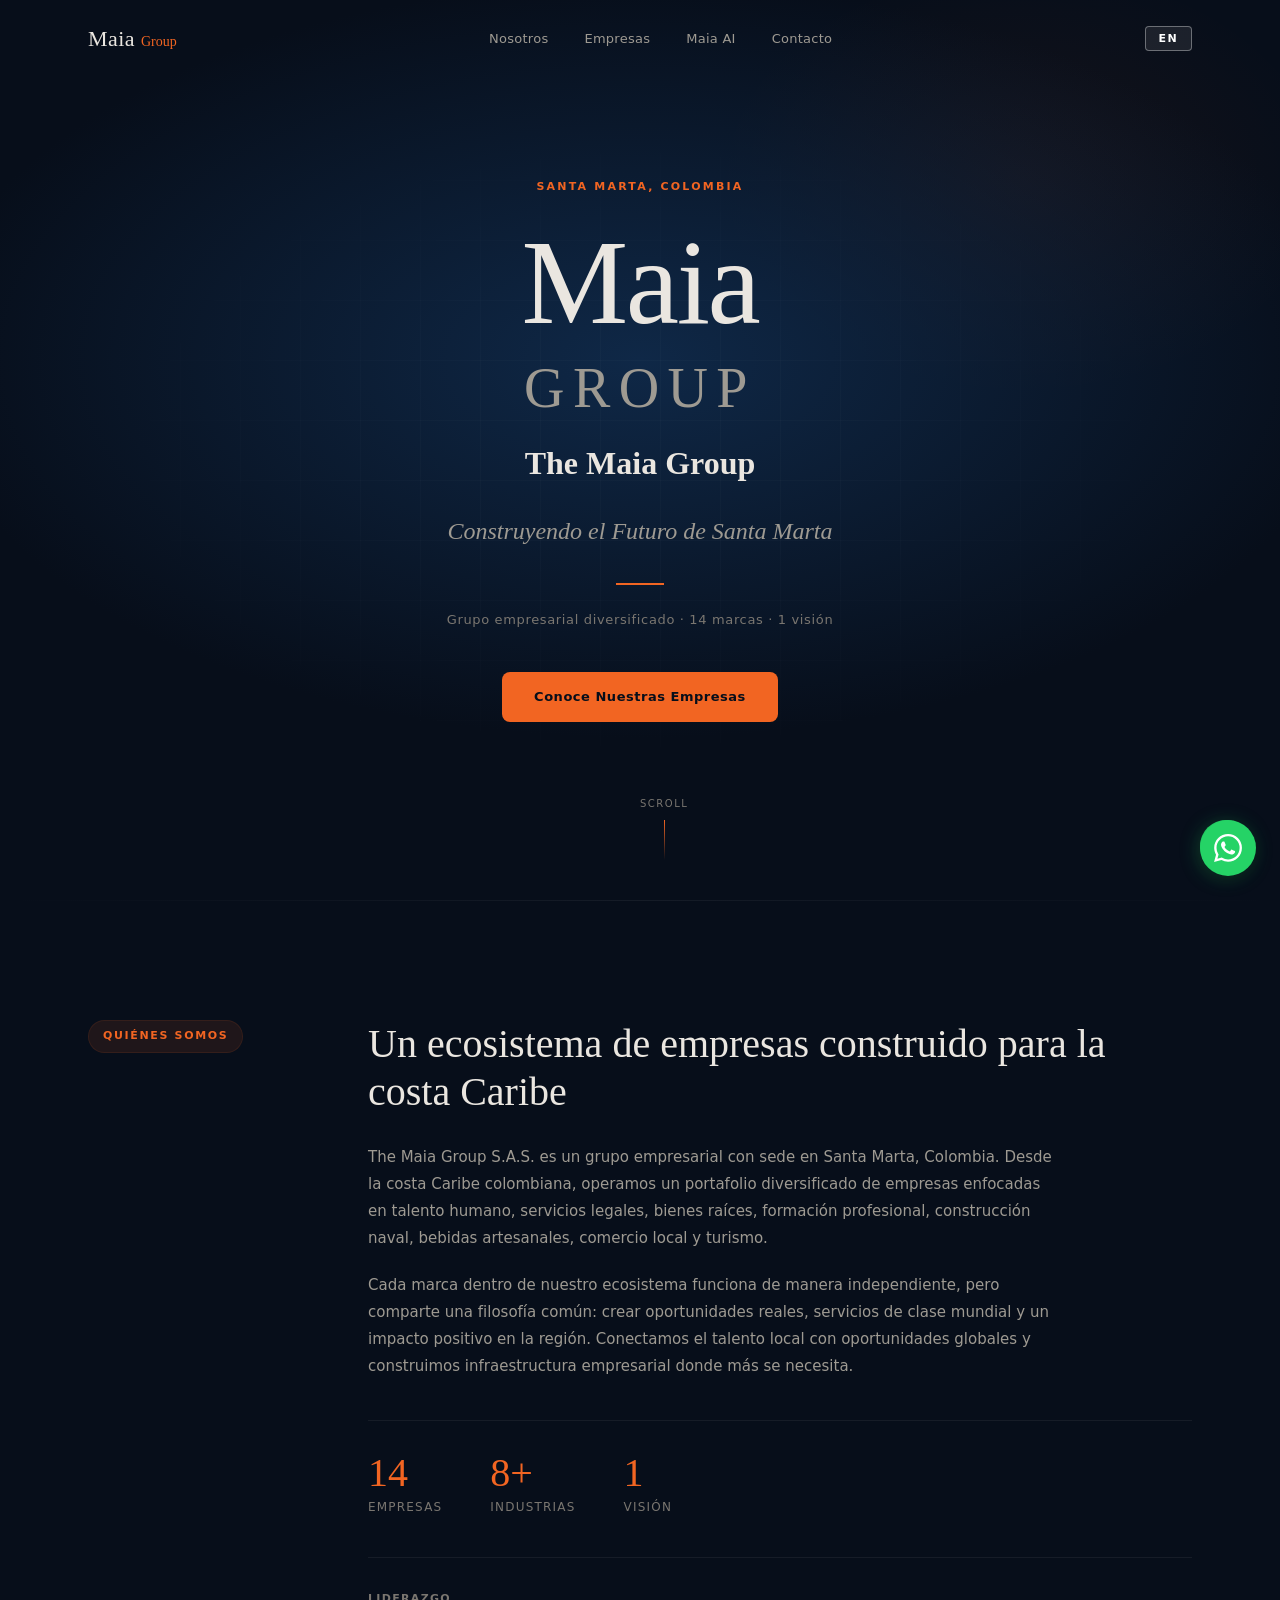
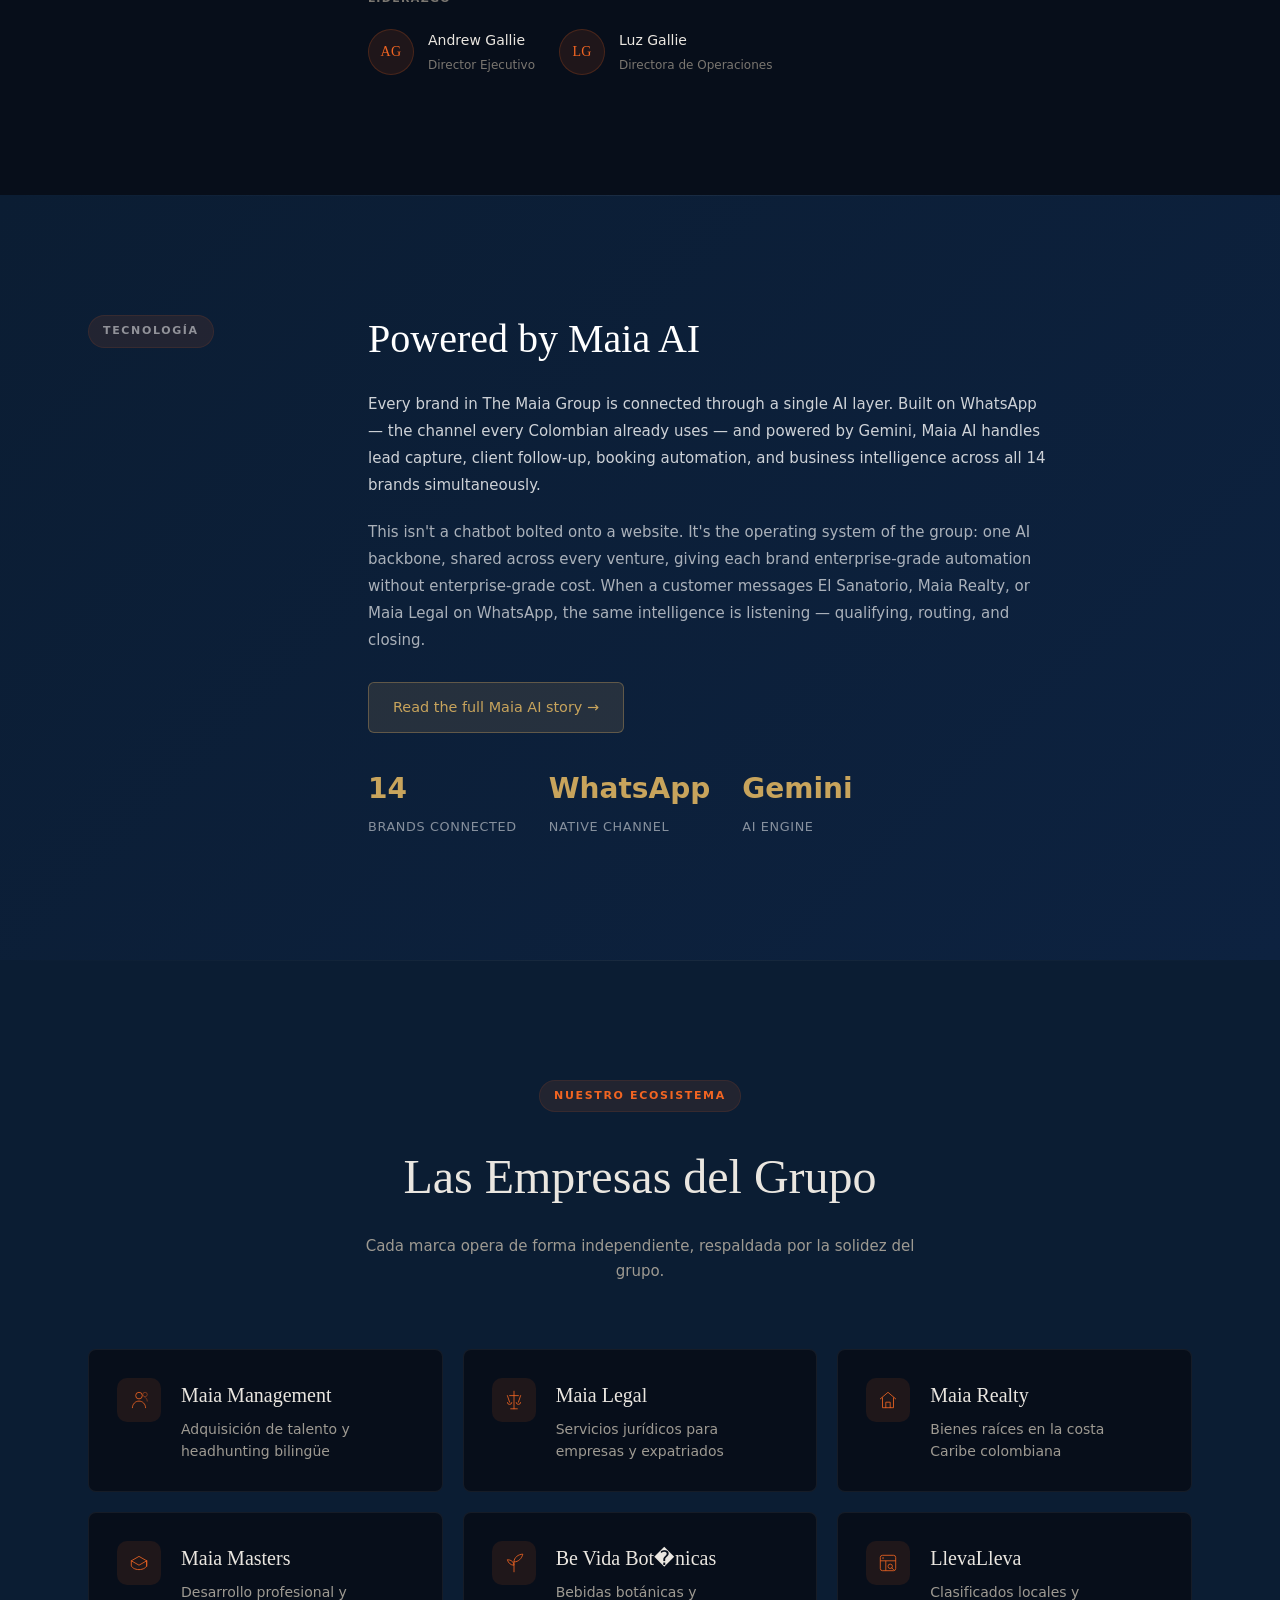
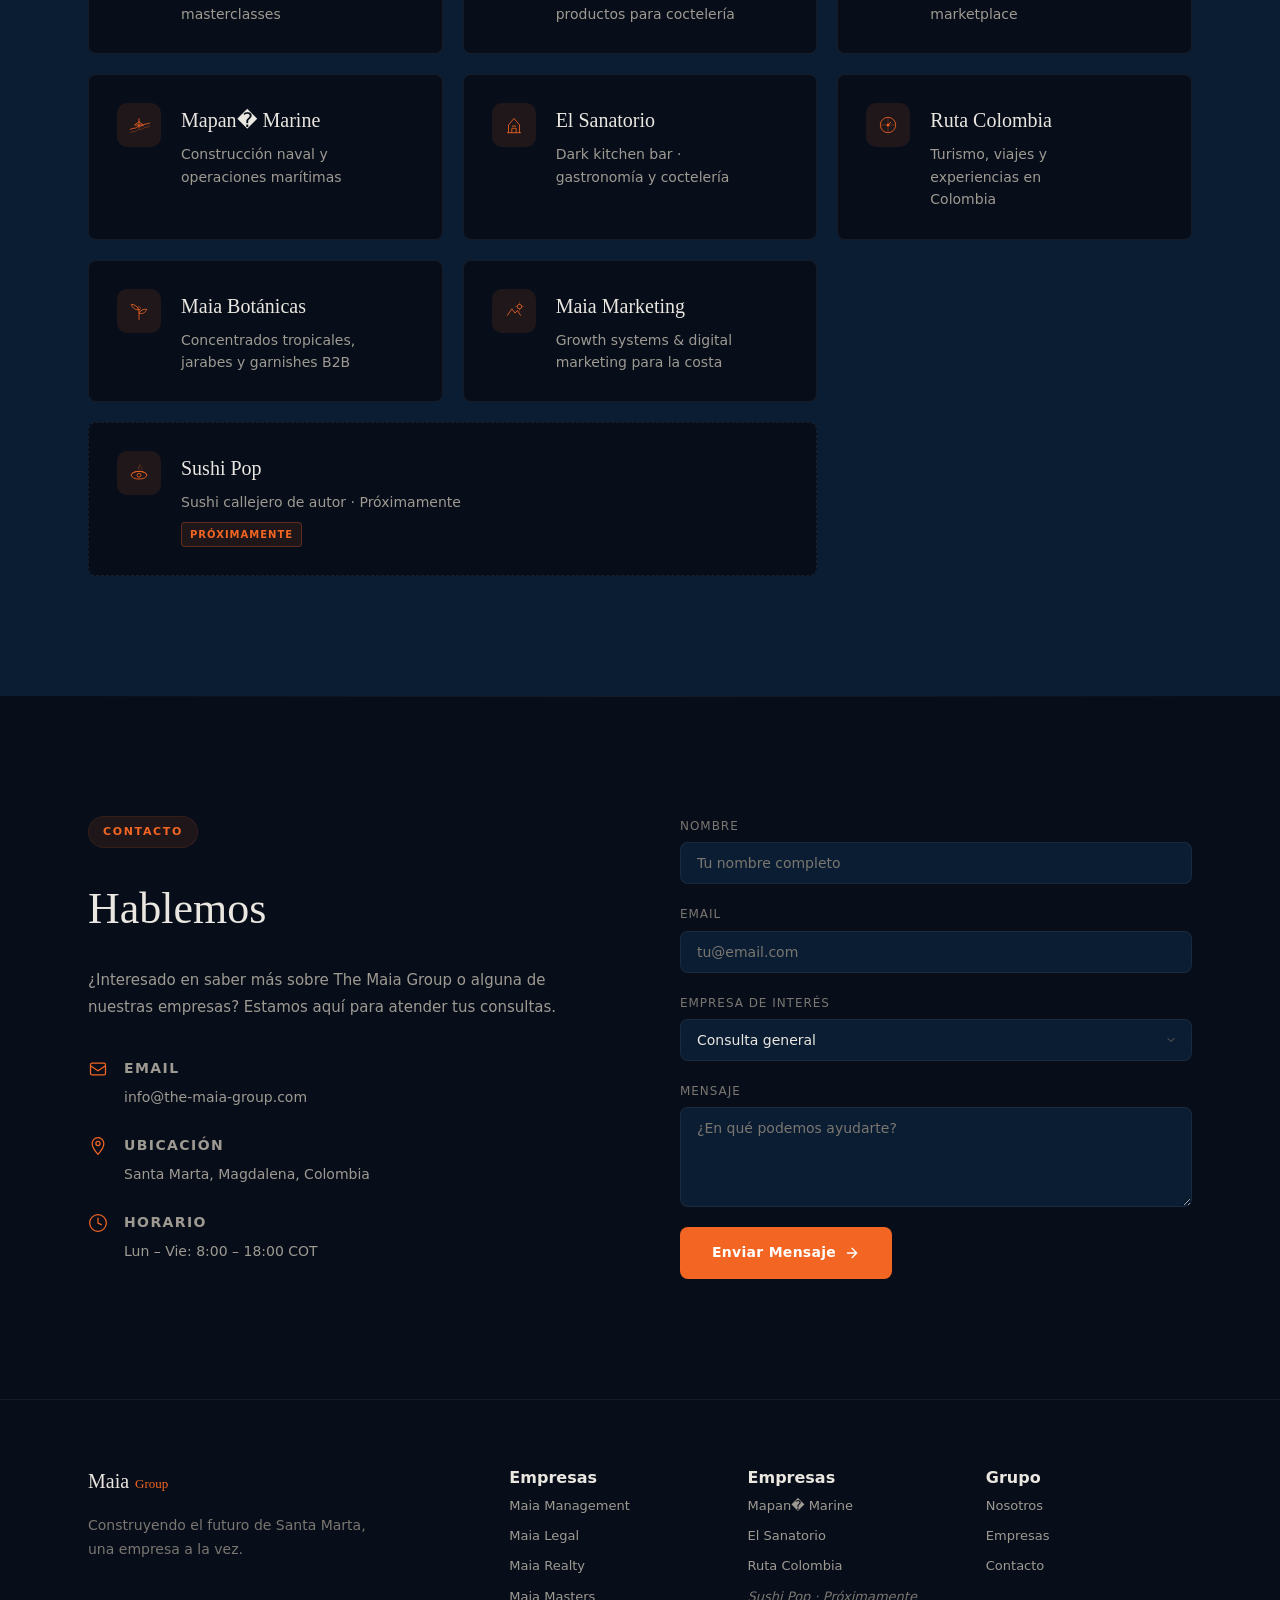
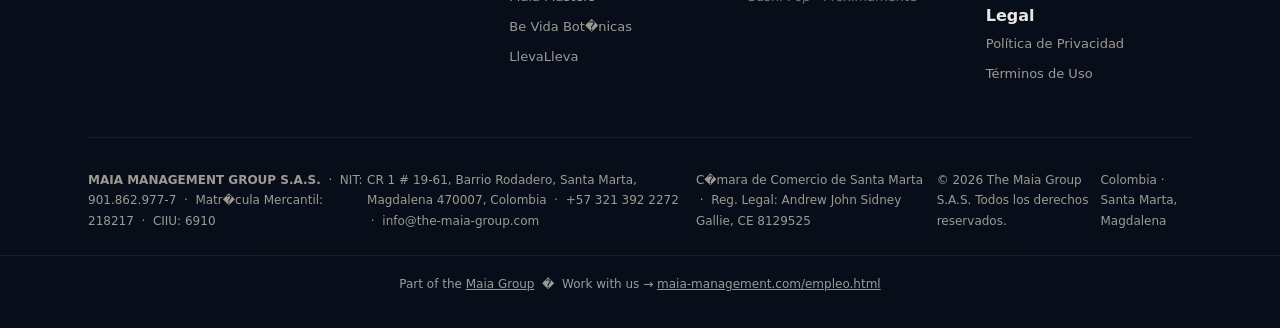
==== commit 8f6dbe78: "feat: deep-dive improvements — 14 brands, Maia AI section, founder narrative, Gmail fix - Fix Gmail " ====
--- a/index.html
+++ b/index.html
@@ -46,7 +46,7 @@
   "name": "The Maia Group",
   "legalName": "MAIA MANAGEMENT GROUP S.A.S.",
   "alternateName": ["The Maia Group S.A.S.", "Maia Group"],
-  "description": "Grupo empresarial diversificado con sede en Santa Marta, Colombia. Operamos 11 marcas en 8+ industrias: talento humano, servicios jur�dicos, bienes ra�ces, formaci�n profesional, construcci�n naval, bebidas bot�nicas, comercio local y turismo.",
+  "description": "Grupo empresarial diversificado con sede en Santa Marta, Colombia. Operamos 14 marcas en 8+ industrias: talento humano, servicios jur�dicos, bienes ra�ces, formaci�n profesional, construcci�n naval, bebidas bot�nicas, comercio local y turismo.",
   "url": "https://the-maia-group.com",
   "logo": "https://the-maia-group.com/favicon.svg",
   "image": "https://the-maia-group.com/og-image.jpg",
@@ -223,6 +223,7 @@
     <div class="nav__links" id="navLinks">
       <a href="#nosotros" class="nav__link" data-i18n="nav.about">Nosotros</a>
       <a href="#empresas" class="nav__link" data-i18n="nav.companies">Empresas</a>
+      <a href="#maia-ai" class="nav__link">Maia AI</a>
       <a href="#contacto" class="nav__link" data-i18n="nav.contact">Contacto</a>
     </div>
     <div class="nav__actions">
@@ -285,7 +286,7 @@
         </p>
         <div class="about__stats">
           <div class="stat">
-            <span class="stat__number">11</span>
+            <span class="stat__number">14</span>
             <span class="stat__label" data-i18n="stat.companies">Empresas</span>
           </div>
           <div class="stat">
@@ -321,6 +322,47 @@
   </div>
 </section>
 
+
+<!-- Maia AI -->
+<section class="about" id="maia-ai" style="background:linear-gradient(135deg,#0B1D33 0%,#0d2240 100%);color:#fff;">
+  <div class="container">
+    <div class="about__grid">
+      <div class="about__label">
+        <span class="section-tag" style="color:rgba(255,255,255,0.5);">Tecnología</span>
+      </div>
+      <div class="about__content">
+        <h2 class="about__title" style="color:#fff;">Powered by Maia AI</h2>
+        <p class="about__text" style="color:rgba(255,255,255,0.8);">
+          Every brand in The Maia Group is connected through a single AI layer. Built on WhatsApp — the channel every Colombian already uses — and powered by Gemini, Maia AI handles lead capture, client follow-up, booking automation, and business intelligence across all 14 brands simultaneously.
+        </p>
+        <p class="about__text" style="color:rgba(255,255,255,0.65);">
+          This isn't a chatbot bolted onto a website. It's the operating system of the group: one AI backbone, shared across every venture, giving each brand enterprise-grade automation without enterprise-grade cost. When a customer messages El Sanatorio, Maia Realty, or Maia Legal on WhatsApp, the same intelligence is listening — qualifying, routing, and closing.
+        </p>
+        <div style="margin-top:1.75rem;">
+          <a href="https://maia-management.com/maia-ai.html" target="_blank" rel="noopener"
+             style="display:inline-flex;align-items:center;gap:0.5rem;padding:0.75rem 1.5rem;background:rgba(184,150,90,0.15);border:1px solid rgba(184,150,90,0.4);color:#c8a45c;text-decoration:none;border-radius:6px;font-size:0.9rem;font-weight:500;transition:background 0.2s;">
+            Read the full Maia AI story &rarr;
+          </a>
+        </div>
+        <div style="display:flex;gap:2rem;margin-top:2rem;flex-wrap:wrap;">
+          <div>
+            <span style="display:block;font-size:1.75rem;font-weight:600;color:#c8a45c;">14</span>
+            <span style="font-size:0.8rem;color:rgba(255,255,255,0.5);text-transform:uppercase;letter-spacing:0.05em;">Brands connected</span>
+          </div>
+          <div>
+            <span style="display:block;font-size:1.75rem;font-weight:600;color:#c8a45c;">WhatsApp</span>
+            <span style="font-size:0.8rem;color:rgba(255,255,255,0.5);text-transform:uppercase;letter-spacing:0.05em;">Native channel</span>
+          </div>
+          <div>
+            <span style="display:block;font-size:1.75rem;font-weight:600;color:#c8a45c;">Gemini</span>
+            <span style="font-size:0.8rem;color:rgba(255,255,255,0.5);text-transform:uppercase;letter-spacing:0.05em;">AI engine</span>
+          </div>
+        </div>
+      </div>
+    </div>
+  </div>
+</section>
+
 <!-- Brands -->
 <!-- FIX #4: scroll-margin-top applied via CSS class anchor-section -->
 <section class="brands" id="empresas">
@@ -497,6 +539,43 @@
         <div class="brand-card__content">
           <h3 class="brand-card__name">Ruta Colombia</h3>
           <p class="brand-card__desc" data-i18n="brand.ruta.desc">Turismo, viajes y experiencias en Colombia</p>
+        </div>
+        <div class="brand-card__arrow">
+          <svg viewBox="0 0 24 24" fill="none" stroke="currentColor" stroke-width="1.5" stroke-linecap="round" stroke-linejoin="round"><path d="M7 17L17 7M17 7H7M17 7v10"/></svg>
+        </div>
+      </a>
+
+      <!-- Maia Botánicas -->
+      <a href="https://maia-botanicas.com" target="_blank" rel="noopener" class="brand-card" data-accent="botanicas">
+        <div class="brand-card__icon">
+          <svg viewBox="0 0 40 40" fill="none" xmlns="http://www.w3.org/2000/svg">
+            <path d="M20 36V18" stroke="currentColor" stroke-width="1.5" stroke-linecap="round"/>
+            <path d="M20 18c-2-6-8-10-14-10 2 7 8 10 14 10z" stroke="currentColor" stroke-width="1.5"/>
+            <path d="M20 24c2-5 8-8 14-7-2 6-8 9-14 7z" stroke="currentColor" stroke-width="1.5"/>
+            <circle cx="20" cy="15" r="3" stroke="currentColor" stroke-width="1.5" opacity="0.5"/>
+          </svg>
+        </div>
+        <div class="brand-card__content">
+          <h3 class="brand-card__name">Maia Botánicas</h3>
+          <p class="brand-card__desc">Concentrados tropicales, jarabes y garnishes B2B</p>
+        </div>
+        <div class="brand-card__arrow">
+          <svg viewBox="0 0 24 24" fill="none" stroke="currentColor" stroke-width="1.5" stroke-linecap="round" stroke-linejoin="round"><path d="M7 17L17 7M17 7H7M17 7v10"/></svg>
+        </div>
+      </a>
+
+      <!-- Maia Marketing -->
+      <a href="https://marketing.maia-management.com" target="_blank" rel="noopener" class="brand-card" data-accent="marketing">
+        <div class="brand-card__icon">
+          <svg viewBox="0 0 40 40" fill="none" xmlns="http://www.w3.org/2000/svg">
+            <path d="M8 28l8-12 6 8 4-5 6 9" stroke="currentColor" stroke-width="1.5" stroke-linecap="round" stroke-linejoin="round"/>
+            <circle cx="30" cy="12" r="4" stroke="currentColor" stroke-width="1.5"/>
+            <path d="M30 8v-4M30 20v-4M34 12h4M26 12h-4" stroke="currentColor" stroke-width="1.5" stroke-linecap="round" opacity="0.4"/>
+          </svg>
+        </div>
+        <div class="brand-card__content">
+          <h3 class="brand-card__name">Maia Marketing</h3>
+          <p class="brand-card__desc">Growth systems &amp; digital marketing para la costa</p>
         </div>
         <div class="brand-card__arrow">
           <svg viewBox="0 0 24 24" fill="none" stroke="currentColor" stroke-width="1.5" stroke-linecap="round" stroke-linejoin="round"><path d="M7 17L17 7M17 7H7M17 7v10"/></svg>
@@ -596,6 +675,8 @@
               <option value="sanatorio">El Sanatorio</option>
               <option value="ruta">Ruta Colombia</option>
               <option value="sushi">Sushi Pop</option>
+              <option value="botanicas">Maia Botánicas</option>
+              <option value="marketing">Maia Marketing</option>
             </select>
           </div>
           <div class="form-group">
@@ -669,7 +750,7 @@
              Once @maia-management.com or similar MX is live, replace
              the Gmail address below with the custom-domain address.
              Do NOT obfuscate via Cloudflare � keep as plain text. -->
-        <a href="mailto:ajsgallie@gmail.com" class="footer__email">ajsgallie@gmail.com</a>
+        <a href="mailto:info@the-maia-group.com" class="footer__email">info@the-maia-group.com</a>
       </p>
       <p class="footer__legal-reg">
         C�mara de Comercio de Santa Marta
@@ -736,14 +817,4 @@
   justify-content: center;
   box-shadow: 0 4px 12px rgba(0,0,0,0.25);
   z-index: 9999;
-  transition: transform 0.2s ease, box-shadow 0.2s ease;
-  text-decoration: none;
-}
-.whatsapp-float:hover {
-  transform: scale(1.1);
-  box-shadow: 0 6px 16px rgba(0,0,0,0.35);
-}
-</style>
-
-</body>
-</html>+  transition: transfo
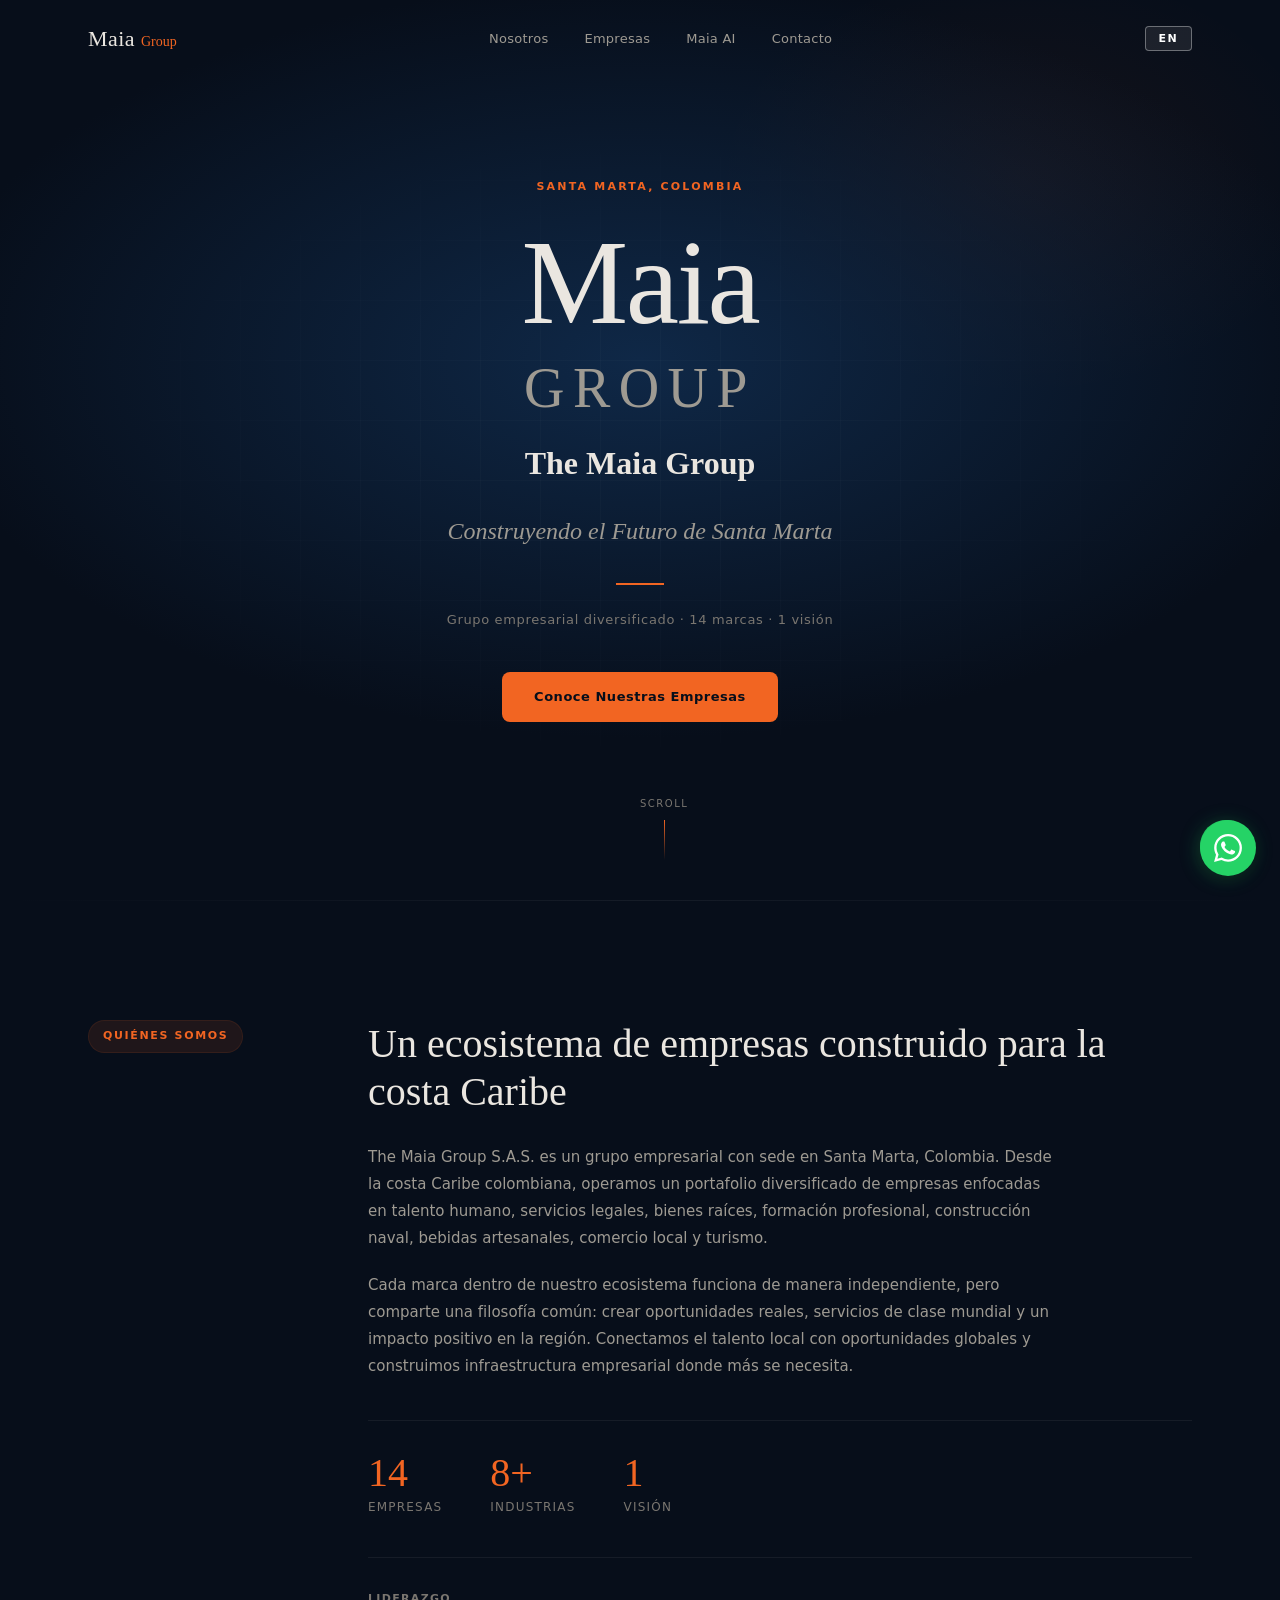
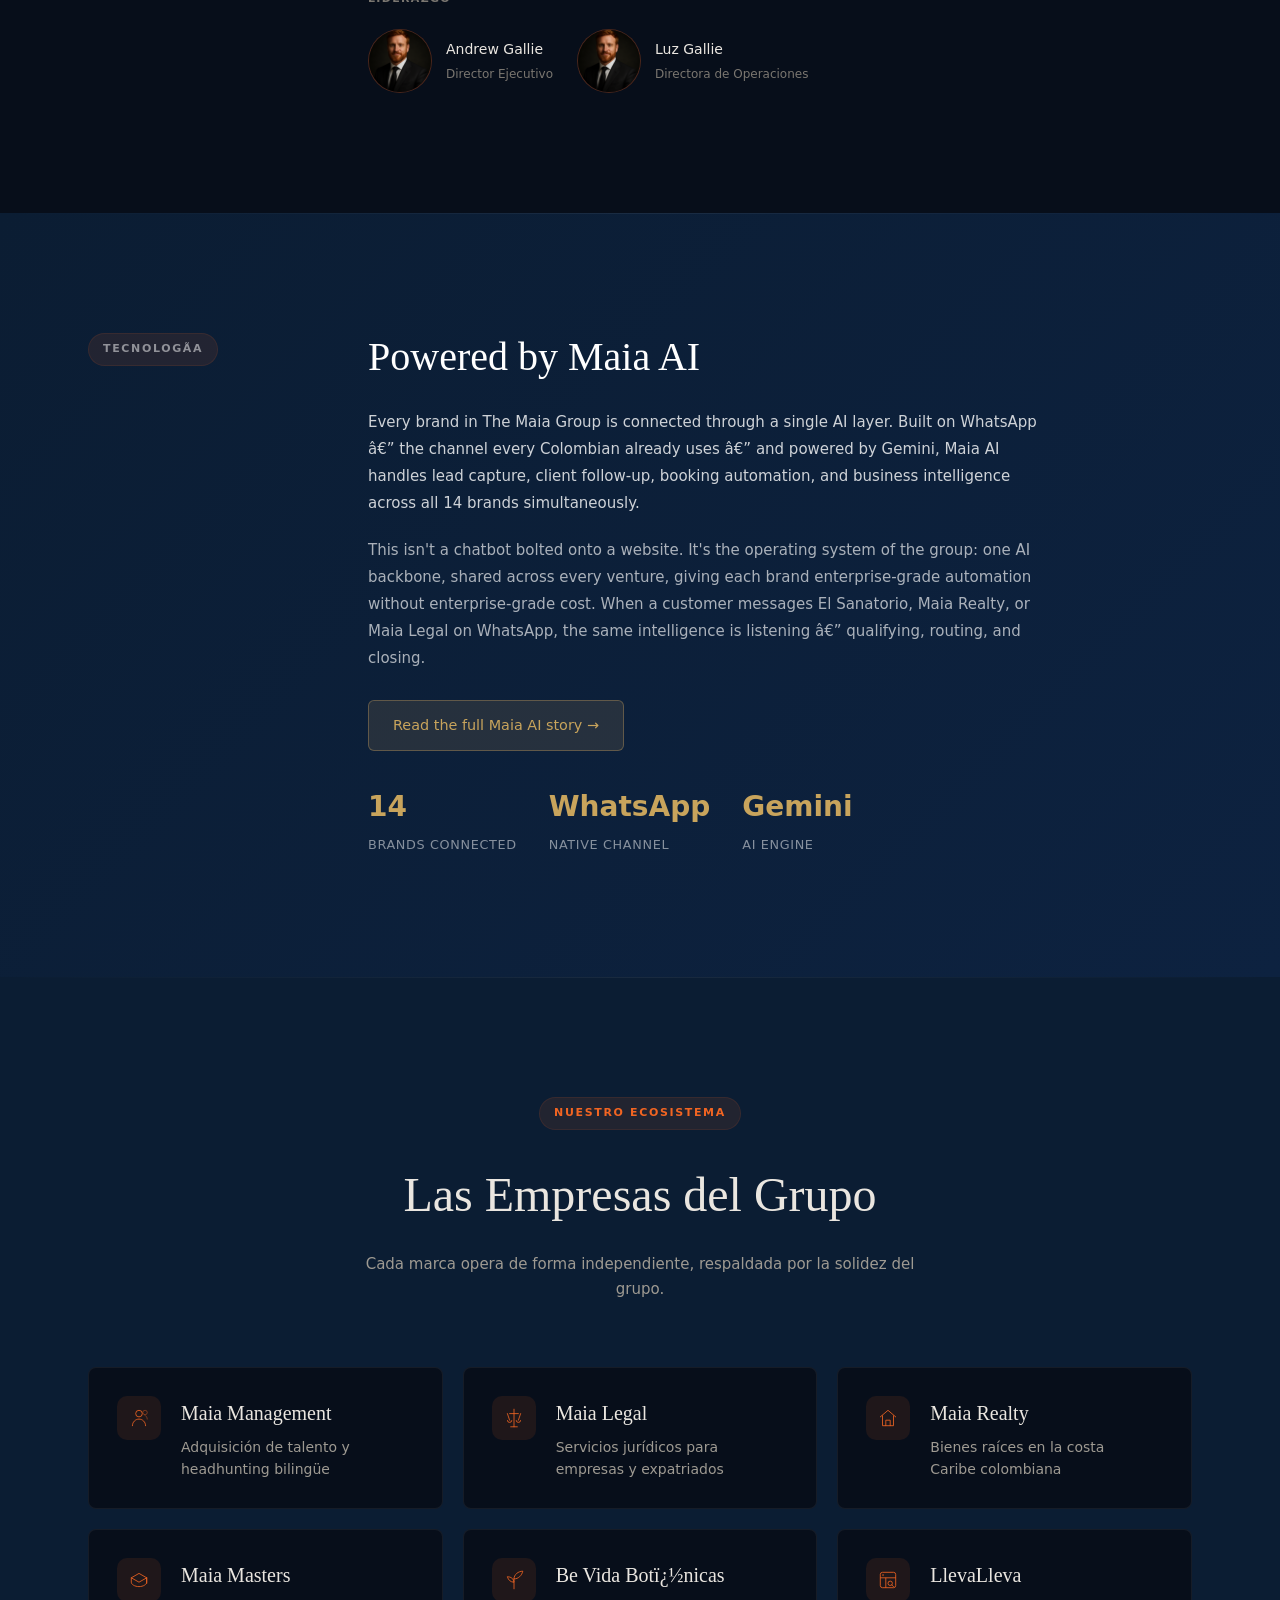
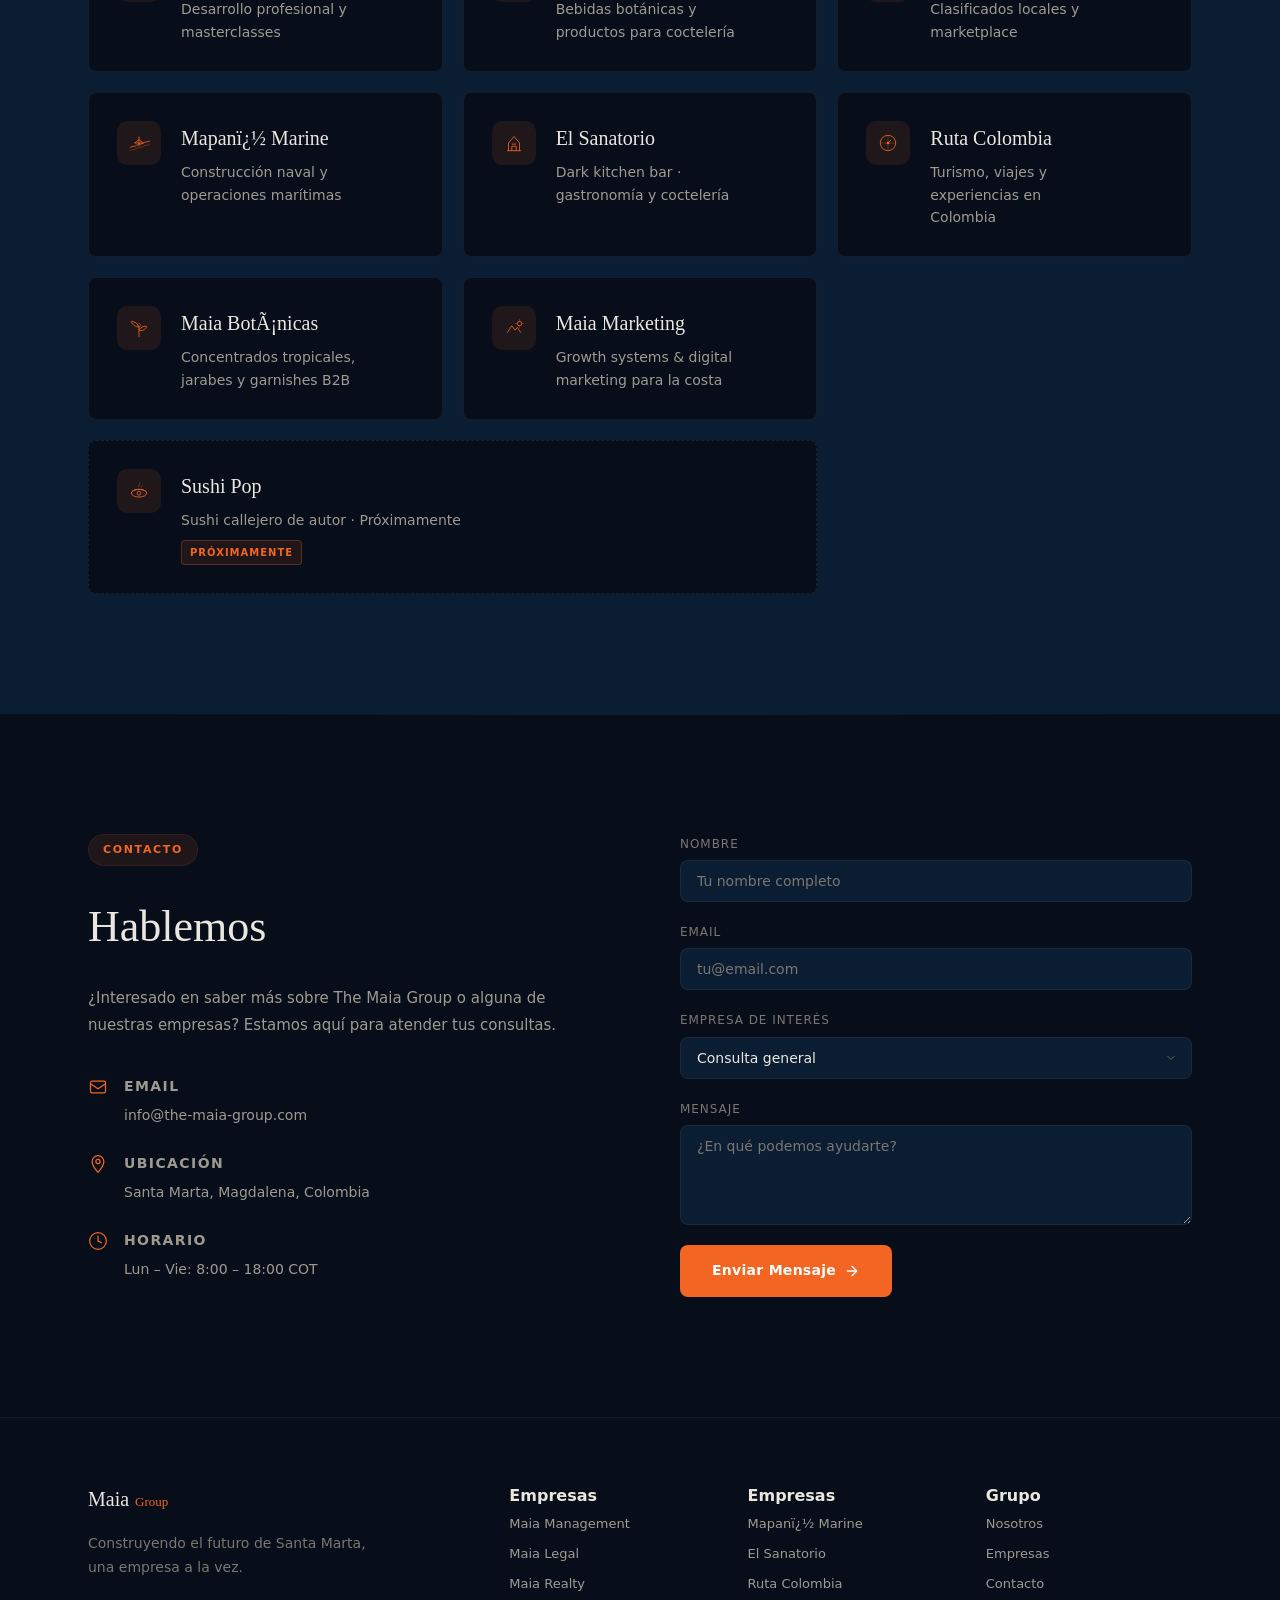
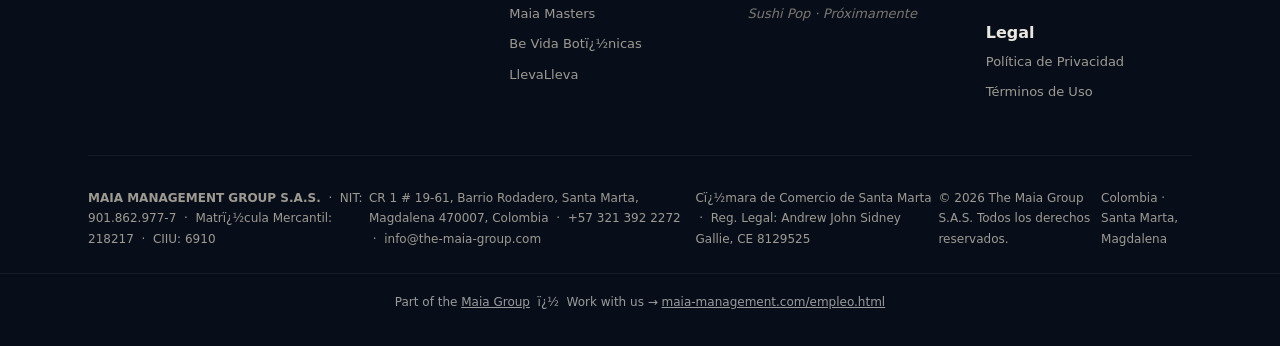
==== commit caf780b0: "feat: add real founder photos -- Andrew + Luz brand photography" ====
--- a/index.html
+++ b/index.html
@@ -1,11 +1,11 @@
-<!DOCTYPE html>
+﻿<!DOCTYPE html>
 <html lang="es">
 <head>
 <meta charset="UTF-8">
 <meta name="viewport" content="width=device-width, initial-scale=1.0">
-<title>The Maia Group � Construyendo el Futuro de Santa Marta</title>
-<meta name="description" content="The Maia Group S.A.S. � Grupo empresarial con sede en Santa Marta, Colombia. Talento, derecho, bienes ra�ces, formaci�n, construcci�n naval, bebidas bot�nicas, turismo y m�s.">
-<meta name="keywords" content="Maia Group, grupo empresarial Colombia, Santa Marta, holding company Colombia, Maia Management, Maia Legal, Maia Realty, Maia Masters, Mapan� Marine, Be Vida, LlevaLleva, El Sanatorio, Ruta Colombia, Sushi Pop">
+<title>The Maia Group ï¿½ Construyendo el Futuro de Santa Marta</title>
+<meta name="description" content="The Maia Group S.A.S. ï¿½ Grupo empresarial con sede en Santa Marta, Colombia. Talento, derecho, bienes raï¿½ces, formaciï¿½n, construcciï¿½n naval, bebidas botï¿½nicas, turismo y mï¿½s.">
+<meta name="keywords" content="Maia Group, grupo empresarial Colombia, Santa Marta, holding company Colombia, Maia Management, Maia Legal, Maia Realty, Maia Masters, Mapanï¿½ Marine, Be Vida, LlevaLleva, El Sanatorio, Ruta Colombia, Sushi Pop">
 <meta name="robots" content="index, follow, max-snippet:-1, max-image-preview:large, max-video-preview:-1">
 <meta name="author" content="MAIA MANAGEMENT GROUP S.A.S.">
 <link rel="canonical" href="https://the-maia-group.com/">
@@ -15,8 +15,8 @@
 
 <!-- Open Graph -->
 <meta property="og:type" content="website">
-<meta property="og:title" content="The Maia Group � Construyendo el Futuro de Santa Marta">
-<meta property="og:description" content="Grupo empresarial diversificado con sede en Santa Marta, Colombia. Talento, derecho, bienes ra�ces, formaci�n, operaciones mar�timas y m�s.">
+<meta property="og:title" content="The Maia Group ï¿½ Construyendo el Futuro de Santa Marta">
+<meta property="og:description" content="Grupo empresarial diversificado con sede en Santa Marta, Colombia. Talento, derecho, bienes raï¿½ces, formaciï¿½n, operaciones marï¿½timas y mï¿½s.">
 <meta property="og:url" content="https://the-maia-group.com/">
 <meta property="og:site_name" content="The Maia Group">
 <meta property="og:locale" content="es_CO">
@@ -27,7 +27,7 @@
 
 <!-- Twitter Card -->
 <meta name="twitter:card" content="summary_large_image">
-<meta name="twitter:title" content="The Maia Group � Construyendo el Futuro de Santa Marta">
+<meta name="twitter:title" content="The Maia Group ï¿½ Construyendo el Futuro de Santa Marta">
 <meta name="twitter:description" content="Grupo empresarial diversificado con sede en Santa Marta, Colombia.">
 <meta name="twitter:image" content="https://the-maia-group.com/og-image.jpg">
 
@@ -38,7 +38,7 @@
 <link rel="apple-touch-icon" sizes="180x180" href="/apple-touch-icon.png">
 <meta name="theme-color" content="#0B1D33">
 
-<!-- Structured Data � Organization + LocalBusiness -->
+<!-- Structured Data ï¿½ Organization + LocalBusiness -->
 <script type="application/ld+json">
 {
   "@context": "https://schema.org",
@@ -46,7 +46,7 @@
   "name": "The Maia Group",
   "legalName": "MAIA MANAGEMENT GROUP S.A.S.",
   "alternateName": ["The Maia Group S.A.S.", "Maia Group"],
-  "description": "Grupo empresarial diversificado con sede en Santa Marta, Colombia. Operamos 14 marcas en 8+ industrias: talento humano, servicios jur�dicos, bienes ra�ces, formaci�n profesional, construcci�n naval, bebidas bot�nicas, comercio local y turismo.",
+  "description": "Grupo empresarial diversificado con sede en Santa Marta, Colombia. Operamos 14 marcas en 8+ industrias: talento humano, servicios jurï¿½dicos, bienes raï¿½ces, formaciï¿½n profesional, construcciï¿½n naval, bebidas botï¿½nicas, comercio local y turismo.",
   "url": "https://the-maia-group.com",
   "logo": "https://the-maia-group.com/favicon.svg",
   "image": "https://the-maia-group.com/og-image.jpg",
@@ -62,7 +62,7 @@
     },
     {
       "@type": "PropertyValue",
-      "name": "Matr�cula Mercantil",
+      "name": "Matrï¿½cula Mercantil",
       "value": "218217"
     },
     {
@@ -119,19 +119,19 @@
       "@type": "Organization",
       "name": "Maia Management",
       "url": "https://maia-management.com",
-      "description": "Adquisici�n de talento y headhunting biling�e"
+      "description": "Adquisiciï¿½n de talento y headhunting bilingï¿½e"
     },
     {
       "@type": ["Organization", "LegalService"],
       "name": "Maia Legal",
       "url": "https://maia-legal.com",
-      "description": "Servicios jur�dicos para empresas y expatriados"
+      "description": "Servicios jurï¿½dicos para empresas y expatriados"
     },
     {
       "@type": ["Organization", "RealEstateAgent"],
       "name": "Maia Realty",
       "url": "https://maia-realty.com",
-      "description": "Bienes ra�ces en la costa Caribe colombiana"
+      "description": "Bienes raï¿½ces en la costa Caribe colombiana"
     },
     {
       "@type": ["Organization", "EducationalOrganization"],
@@ -141,15 +141,15 @@
     },
     {
       "@type": "Organization",
-      "name": "Mapan� Marine",
+      "name": "Mapanï¿½ Marine",
       "url": "https://mapana-marine.com",
-      "description": "Construcci�n naval y operaciones mar�timas"
+      "description": "Construcciï¿½n naval y operaciones marï¿½timas"
     },
     {
       "@type": ["Organization", "FoodEstablishment"],
-      "name": "Be Vida Bot�nicas",
+      "name": "Be Vida Botï¿½nicas",
       "url": "https://be-vida.com",
-      "description": "Bebidas bot�nicas y productos para cocteler�a"
+      "description": "Bebidas botï¿½nicas y productos para coctelerï¿½a"
     },
     {
       "@type": ["Organization", "ShoppingCenter"],
@@ -161,7 +161,7 @@
       "@type": ["Organization", "BarOrPub"],
       "name": "El Sanatorio",
       "url": "https://el-sanatorio.com",
-      "description": "Dark kitchen bar � gastronom�a y cocteler�a"
+      "description": "Dark kitchen bar ï¿½ gastronomï¿½a y coctelerï¿½a"
     },
     {
       "@type": ["Organization", "TravelAgency"],
@@ -172,7 +172,7 @@
     {
       "@type": ["Organization", "FoodEstablishment"],
       "name": "Sushi Pop",
-      "description": "Sushi callejero de autor � pr�ximamente"
+      "description": "Sushi callejero de autor ï¿½ prï¿½ximamente"
     }
   ],
   "sameAs": [
@@ -194,7 +194,7 @@
   <link rel="dns-prefetch" href="https://maia-management.com">
   <link rel="dns-prefetch" href="https://maia-legal.com">
 
-<!-- Structured Data � WebSite -->
+<!-- Structured Data ï¿½ WebSite -->
 <script type="application/ld+json">
 {
   "@context": "https://schema.org",
@@ -228,7 +228,7 @@
     </div>
     <div class="nav__actions">
       <button class="nav__lang" id="langToggle" aria-label="Switch language">EN</button>
-      <button class="nav__toggle" id="navToggle" aria-label="Abrir men�">
+      <button class="nav__toggle" id="navToggle" aria-label="Abrir menï¿½">
         <span></span>
         <span></span>
         <span></span>
@@ -255,7 +255,7 @@
     </h1>
     <p class="hero__tagline" data-i18n="hero.tagline">Construyendo el Futuro de Santa Marta</p>
     <div class="hero__line"></div>
-    <p class="hero__sub" data-i18n="hero.sub">Grupo empresarial diversificado &middot; 11 marcas &middot; 1 visi�n</p>
+    <p class="hero__sub" data-i18n="hero.sub">Grupo empresarial diversificado &middot; 11 marcas &middot; 1 visiï¿½n</p>
     <a href="#empresas" class="hero__cta" data-i18n="hero.cta">Conoce Nuestras Empresas</a>
   </div>
   <div class="hero__scroll">
@@ -270,19 +270,19 @@
   <div class="container">
     <div class="about__grid">
       <div class="about__label">
-        <span class="section-tag" data-i18n="about.tag">Qui�nes Somos</span>
+        <span class="section-tag" data-i18n="about.tag">Quiï¿½nes Somos</span>
       </div>
       <div class="about__content">
         <h2 class="about__title" data-i18n="about.title">Un ecosistema de empresas construido para la costa Caribe</h2>
         <p class="about__text" data-i18n="about.p1">
           The Maia Group S.A.S. es un grupo empresarial con sede en Santa Marta, Colombia. Desde la costa Caribe colombiana,
-          operamos un portafolio diversificado de empresas enfocadas en talento humano, servicios legales, bienes ra�ces,
-          formaci�n profesional, construcci�n naval, bebidas artesanales, comercio local y turismo.
+          operamos un portafolio diversificado de empresas enfocadas en talento humano, servicios legales, bienes raï¿½ces,
+          formaciï¿½n profesional, construcciï¿½n naval, bebidas artesanales, comercio local y turismo.
         </p>
         <p class="about__text" data-i18n="about.p2">
-          Cada marca dentro de nuestro ecosistema funciona de manera independiente, pero comparte una filosof�a com�n:
-          crear oportunidades reales, servicios de clase mundial y un impacto positivo en la regi�n. Conectamos el talento
-          local con oportunidades globales y construimos infraestructura empresarial donde m�s se necesita.
+          Cada marca dentro de nuestro ecosistema funciona de manera independiente, pero comparte una filosofï¿½a comï¿½n:
+          crear oportunidades reales, servicios de clase mundial y un impacto positivo en la regiï¿½n. Conectamos el talento
+          local con oportunidades globales y construimos infraestructura empresarial donde mï¿½s se necesita.
         </p>
         <div class="about__stats">
           <div class="stat">
@@ -295,21 +295,21 @@
           </div>
           <div class="stat">
             <span class="stat__number">1</span>
-            <span class="stat__label" data-i18n="stat.vision">Visi�n</span>
+            <span class="stat__label" data-i18n="stat.vision">Visiï¿½n</span>
           </div>
         </div>
         <div class="about__leadership">
           <h3 class="about__leadership-title" data-i18n="leadership.title">Liderazgo</h3>
           <div class="about__leaders">
             <div class="about__leader">
-              <div class="about__leader-avatar">AG</div>
+              <div class="about__leader-avatar" style="width:64px;height:64px;border-radius:50%;overflow:hidden;padding:0;"><img src="images/people/andrew-group-corporate.png" alt="Andrew Gallie" style="width:100%;height:100%;object-fit:cover;object-position:center top;"></div>
               <div class="about__leader-info">
                 <strong class="about__leader-name">Andrew Gallie</strong>
                 <span class="about__leader-role" data-i18n="leadership.ceo">Director Ejecutivo</span>
               </div>
             </div>
             <div class="about__leader">
-              <div class="about__leader-avatar">LG</div>
+              <div class="about__leader-avatar" style="width:64px;height:64px;border-radius:50%;overflow:hidden;padding:0;"><img src="images/people/andrew-group-corporate.png" alt="Luz Gallie" style="width:100%;height:100%;object-fit:cover;object-position:80% top;"></div>
               <div class="about__leader-info">
                 <strong class="about__leader-name">Luz Gallie</strong>
                 <span class="about__leader-role" data-i18n="leadership.coo">Directora de Operaciones</span>
@@ -328,15 +328,15 @@
   <div class="container">
     <div class="about__grid">
       <div class="about__label">
-        <span class="section-tag" style="color:rgba(255,255,255,0.5);">Tecnología</span>
+        <span class="section-tag" style="color:rgba(255,255,255,0.5);">TecnologÃ­a</span>
       </div>
       <div class="about__content">
         <h2 class="about__title" style="color:#fff;">Powered by Maia AI</h2>
         <p class="about__text" style="color:rgba(255,255,255,0.8);">
-          Every brand in The Maia Group is connected through a single AI layer. Built on WhatsApp — the channel every Colombian already uses — and powered by Gemini, Maia AI handles lead capture, client follow-up, booking automation, and business intelligence across all 14 brands simultaneously.
+          Every brand in The Maia Group is connected through a single AI layer. Built on WhatsApp â€” the channel every Colombian already uses â€” and powered by Gemini, Maia AI handles lead capture, client follow-up, booking automation, and business intelligence across all 14 brands simultaneously.
         </p>
         <p class="about__text" style="color:rgba(255,255,255,0.65);">
-          This isn't a chatbot bolted onto a website. It's the operating system of the group: one AI backbone, shared across every venture, giving each brand enterprise-grade automation without enterprise-grade cost. When a customer messages El Sanatorio, Maia Realty, or Maia Legal on WhatsApp, the same intelligence is listening — qualifying, routing, and closing.
+          This isn't a chatbot bolted onto a website. It's the operating system of the group: one AI backbone, shared across every venture, giving each brand enterprise-grade automation without enterprise-grade cost. When a customer messages El Sanatorio, Maia Realty, or Maia Legal on WhatsApp, the same intelligence is listening â€” qualifying, routing, and closing.
         </p>
         <div style="margin-top:1.75rem;">
           <a href="https://maia-management.com/maia-ai.html" target="_blank" rel="noopener"
@@ -387,7 +387,7 @@
         </div>
         <div class="brand-card__content">
           <h3 class="brand-card__name">Maia Management</h3>
-          <p class="brand-card__desc" data-i18n="brand.management.desc">Adquisici�n de talento y headhunting biling�e</p>
+          <p class="brand-card__desc" data-i18n="brand.management.desc">Adquisiciï¿½n de talento y headhunting bilingï¿½e</p>
         </div>
         <div class="brand-card__arrow">
           <svg viewBox="0 0 24 24" fill="none" stroke="currentColor" stroke-width="1.5" stroke-linecap="round" stroke-linejoin="round"><path d="M7 17L17 7M17 7H7M17 7v10"/></svg>
@@ -406,7 +406,7 @@
         </div>
         <div class="brand-card__content">
           <h3 class="brand-card__name">Maia Legal</h3>
-          <p class="brand-card__desc" data-i18n="brand.legal.desc">Servicios jur�dicos para empresas y expatriados</p>
+          <p class="brand-card__desc" data-i18n="brand.legal.desc">Servicios jurï¿½dicos para empresas y expatriados</p>
         </div>
         <div class="brand-card__arrow">
           <svg viewBox="0 0 24 24" fill="none" stroke="currentColor" stroke-width="1.5" stroke-linecap="round" stroke-linejoin="round"><path d="M7 17L17 7M17 7H7M17 7v10"/></svg>
@@ -424,7 +424,7 @@
         </div>
         <div class="brand-card__content">
           <h3 class="brand-card__name">Maia Realty</h3>
-          <p class="brand-card__desc" data-i18n="brand.realty.desc">Bienes ra�ces en la costa Caribe colombiana</p>
+          <p class="brand-card__desc" data-i18n="brand.realty.desc">Bienes raï¿½ces en la costa Caribe colombiana</p>
         </div>
         <div class="brand-card__arrow">
           <svg viewBox="0 0 24 24" fill="none" stroke="currentColor" stroke-width="1.5" stroke-linecap="round" stroke-linejoin="round"><path d="M7 17L17 7M17 7H7M17 7v10"/></svg>
@@ -449,7 +449,7 @@
         </div>
       </a>
 
-      <!-- Be Vida Bot�nicas -->
+      <!-- Be Vida Botï¿½nicas -->
       <a href="https://be-vida.com" target="_blank" rel="noopener" class="brand-card" data-accent="bevida">
         <div class="brand-card__icon">
           <svg viewBox="0 0 40 40" fill="none" xmlns="http://www.w3.org/2000/svg">
@@ -459,8 +459,8 @@
           </svg>
         </div>
         <div class="brand-card__content">
-          <h3 class="brand-card__name">Be Vida Bot�nicas</h3>
-          <p class="brand-card__desc" data-i18n="brand.bevida.desc">Bebidas bot�nicas y productos para cocteler�a</p>
+          <h3 class="brand-card__name">Be Vida Botï¿½nicas</h3>
+          <p class="brand-card__desc" data-i18n="brand.bevida.desc">Bebidas botï¿½nicas y productos para coctelerï¿½a</p>
         </div>
         <div class="brand-card__arrow">
           <svg viewBox="0 0 24 24" fill="none" stroke="currentColor" stroke-width="1.5" stroke-linecap="round" stroke-linejoin="round"><path d="M7 17L17 7M17 7H7M17 7v10"/></svg>
@@ -489,7 +489,7 @@
       </a>
 
 
-      <!-- Mapan� Marine -->
+      <!-- Mapanï¿½ Marine -->
       <a href="https://mapana-marine.com" target="_blank" rel="noopener" class="brand-card" data-accent="marine">
         <div class="brand-card__icon">
           <svg viewBox="0 0 40 40" fill="none" xmlns="http://www.w3.org/2000/svg">
@@ -499,8 +499,8 @@
           </svg>
         </div>
         <div class="brand-card__content">
-          <h3 class="brand-card__name">Mapan� Marine</h3>
-          <p class="brand-card__desc" data-i18n="brand.marine.desc">Construcci�n naval y operaciones mar�timas</p>
+          <h3 class="brand-card__name">Mapanï¿½ Marine</h3>
+          <p class="brand-card__desc" data-i18n="brand.marine.desc">Construcciï¿½n naval y operaciones marï¿½timas</p>
         </div>
         <div class="brand-card__arrow">
           <svg viewBox="0 0 24 24" fill="none" stroke="currentColor" stroke-width="1.5" stroke-linecap="round" stroke-linejoin="round"><path d="M7 17L17 7M17 7H7M17 7v10"/></svg>
@@ -519,7 +519,7 @@
         </div>
         <div class="brand-card__content">
           <h3 class="brand-card__name">El Sanatorio</h3>
-          <p class="brand-card__desc" data-i18n="brand.sanatorio.desc">Dark kitchen bar &middot; gastronom�a y cocteler�a</p>
+          <p class="brand-card__desc" data-i18n="brand.sanatorio.desc">Dark kitchen bar &middot; gastronomï¿½a y coctelerï¿½a</p>
         </div>
         <div class="brand-card__arrow">
           <svg viewBox="0 0 24 24" fill="none" stroke="currentColor" stroke-width="1.5" stroke-linecap="round" stroke-linejoin="round"><path d="M7 17L17 7M17 7H7M17 7v10"/></svg>
@@ -545,7 +545,7 @@
         </div>
       </a>
 
-      <!-- Maia Botánicas -->
+      <!-- Maia BotÃ¡nicas -->
       <a href="https://maia-botanicas.com" target="_blank" rel="noopener" class="brand-card" data-accent="botanicas">
         <div class="brand-card__icon">
           <svg viewBox="0 0 40 40" fill="none" xmlns="http://www.w3.org/2000/svg">
@@ -556,7 +556,7 @@
           </svg>
         </div>
         <div class="brand-card__content">
-          <h3 class="brand-card__name">Maia Botánicas</h3>
+          <h3 class="brand-card__name">Maia BotÃ¡nicas</h3>
           <p class="brand-card__desc">Concentrados tropicales, jarabes y garnishes B2B</p>
         </div>
         <div class="brand-card__arrow">
@@ -582,7 +582,7 @@
         </div>
       </a>
 
-      <!-- Sushi Pop � Coming Soon -->
+      <!-- Sushi Pop ï¿½ Coming Soon -->
       <div class="brand-card brand-card--soon" data-accent="sushi">
         <div class="brand-card__icon">
           <svg viewBox="0 0 40 40" fill="none" xmlns="http://www.w3.org/2000/svg">
@@ -595,8 +595,8 @@
         </div>
         <div class="brand-card__content">
           <h3 class="brand-card__name">Sushi Pop</h3>
-          <p class="brand-card__desc" data-i18n="brand.sushi.desc">Sushi callejero de autor &middot; Pr�ximamente</p>
-          <span class="brand-card__tag brand-card__tag--soon" data-i18n="brand.coming-soon">Pr�ximamente</span>
+          <p class="brand-card__desc" data-i18n="brand.sushi.desc">Sushi callejero de autor &middot; Prï¿½ximamente</p>
+          <span class="brand-card__tag brand-card__tag--soon" data-i18n="brand.coming-soon">Prï¿½ximamente</span>
         </div>
       </div>
 
@@ -605,7 +605,7 @@
 </section>
 
 <!-- Contact -->
-<!-- FIX #1: Netlify Forms � action="/success" prevents the 404 on submit;
+<!-- FIX #1: Netlify Forms ï¿½ action="/success" prevents the 404 on submit;
      Netlify intercepts the POST and redirects to /success (a lightweight
      inline page defined in netlify.toml or as a real file). The hidden
      input form-name and data-netlify="true" are already present and correct. -->
@@ -616,8 +616,8 @@
         <span class="section-tag" data-i18n="contact.tag">Contacto</span>
         <h2 class="contact__title" data-i18n="contact.title">Hablemos</h2>
         <p class="contact__text" data-i18n="contact.text">
-          �Interesado en saber m�s sobre The Maia Group o alguna de nuestras empresas?
-          Estamos aqu� para atender tus consultas.
+          ï¿½Interesado en saber mï¿½s sobre The Maia Group o alguna de nuestras empresas?
+          Estamos aquï¿½ para atender tus consultas.
         </p>
         <div class="contact__details">
           <div class="contact__item">
@@ -630,7 +630,7 @@
           <div class="contact__item">
             <svg viewBox="0 0 24 24" fill="none" stroke="currentColor" stroke-width="1.5" stroke-linecap="round"><path d="M12 2C8.13 2 5 5.13 5 9c0 5.25 7 13 7 13s7-7.75 7-13c0-3.87-3.13-7-7-7z"/><circle cx="12" cy="9" r="2.5"/></svg>
             <div>
-              <span class="contact__item-label" data-i18n="contact.location-label">Ubicaci�n</span>
+              <span class="contact__item-label" data-i18n="contact.location-label">Ubicaciï¿½n</span>
               <span data-i18n="contact.location-value">Santa Marta, Magdalena, Colombia</span>
             </div>
           </div>
@@ -638,7 +638,7 @@
             <svg viewBox="0 0 24 24" fill="none" stroke="currentColor" stroke-width="1.5" stroke-linecap="round"><path d="M12 22c5.523 0 10-4.477 10-10S17.523 2 12 2 2 6.477 2 12s4.477 10 10 10z"/><path d="M12 6v6l4 2"/></svg>
             <div>
               <span class="contact__item-label" data-i18n="contact.hours-label">Horario</span>
-              <span data-i18n="contact.hours-value">Lun � Vie: 8:00 � 18:00 COT</span>
+              <span data-i18n="contact.hours-value">Lun ï¿½ Vie: 8:00 ï¿½ 18:00 COT</span>
             </div>
           </div>
         </div>
@@ -662,26 +662,26 @@
             <input type="email" id="email" name="email" autocomplete="email" required placeholder="tu@email.com" data-i18n-placeholder="form.email-placeholder">
           </div>
           <div class="form-group">
-            <label for="empresa" data-i18n="form.company">Empresa de inter�s</label>
+            <label for="empresa" data-i18n="form.company">Empresa de interï¿½s</label>
             <select id="empresa" name="empresa">
               <option value="general" data-i18n="form.general">Consulta general</option>
               <option value="management">Maia Management</option>
               <option value="legal">Maia Legal</option>
               <option value="realty">Maia Realty</option>
               <option value="masters">Maia Masters</option>
-              <option value="bevida">Be Vida Bot�nicas</option>
+              <option value="bevida">Be Vida Botï¿½nicas</option>
               <option value="lleva">LlevaLleva</option>
-              <option value="marine">Mapan� Marine</option>
+              <option value="marine">Mapanï¿½ Marine</option>
               <option value="sanatorio">El Sanatorio</option>
               <option value="ruta">Ruta Colombia</option>
               <option value="sushi">Sushi Pop</option>
-              <option value="botanicas">Maia Botánicas</option>
+              <option value="botanicas">Maia BotÃ¡nicas</option>
               <option value="marketing">Maia Marketing</option>
             </select>
           </div>
           <div class="form-group">
             <label for="mensaje" data-i18n="form.message">Mensaje</label>
-            <textarea id="mensaje" name="mensaje" rows="4" required placeholder="�En qu� podemos ayudarte?" data-i18n-placeholder="form.message-placeholder"></textarea>
+            <textarea id="mensaje" name="mensaje" rows="4" required placeholder="ï¿½En quï¿½ podemos ayudarte?" data-i18n-placeholder="form.message-placeholder"></textarea>
           </div>
           <button type="submit" class="form-submit">
             <span data-i18n="form.submit">Enviar Mensaje</span>
@@ -712,15 +712,15 @@
           <a href="https://maia-legal.com" target="_blank" rel="noopener">Maia Legal</a>
           <a href="https://maia-realty.com" target="_blank" rel="noopener">Maia Realty</a>
           <a href="https://maia-masters.com" target="_blank" rel="noopener">Maia Masters</a>
-          <a href="https://be-vida.com" target="_blank" rel="noopener">Be Vida Bot�nicas</a>
+          <a href="https://be-vida.com" target="_blank" rel="noopener">Be Vida Botï¿½nicas</a>
           <a href="https://llevalleva.com" target="_blank" rel="noopener">LlevaLleva</a>
         </div>
         <div class="footer__col">
           <h4 data-i18n="footer.companies">Empresas</h4>
-          <a href="https://mapana-marine.com" target="_blank" rel="noopener">Mapan� Marine</a>
+          <a href="https://mapana-marine.com" target="_blank" rel="noopener">Mapanï¿½ Marine</a>
           <a href="https://el-sanatorio.com" target="_blank" rel="noopener">El Sanatorio</a>
           <a href="https://ruta-colombia.com" target="_blank" rel="noopener">Ruta Colombia</a>
-          <span class="footer__soon">Sushi Pop &middot; <em data-i18n="brand.coming-soon">Pr�ximamente</em></span>
+          <span class="footer__soon">Sushi Pop &middot; <em data-i18n="brand.coming-soon">Prï¿½ximamente</em></span>
         </div>
         <div class="footer__col">
           <h4 data-i18n="footer.group">Grupo</h4>
@@ -729,8 +729,8 @@
           <a href="#contacto" data-i18n="nav.contact">Contacto</a>
           <!-- FIX #2: Legal links now point to inline pages that exist in the repo -->
           <h4 class="footer__col-h4-spacer" data-i18n="footer.legal">Legal</h4>
-          <a href="/privacidad" data-i18n="footer.privacy">Pol�tica de Privacidad</a>
-          <a href="/terminos" data-i18n="footer.terms">T�rminos de Uso</a>
+          <a href="/privacidad" data-i18n="footer.privacy">Polï¿½tica de Privacidad</a>
+          <a href="/terminos" data-i18n="footer.terms">Tï¿½rminos de Uso</a>
         </div>
       </div>
     </div>
@@ -738,7 +738,7 @@
       <p class="footer__legal-name">
         <strong>MAIA MANAGEMENT GROUP S.A.S.</strong> &nbsp;&middot;&nbsp;
         NIT: 901.862.977-7 &nbsp;&middot;&nbsp;
-        Matr�cula Mercantil: 218217 &nbsp;&middot;&nbsp;
+        Matrï¿½cula Mercantil: 218217 &nbsp;&middot;&nbsp;
         CIIU: 6910
       </p>
       <p class="footer__legal-address">
@@ -749,11 +749,11 @@
         <!-- NOTE: Email migration to custom-domain address is pending.
              Once @maia-management.com or similar MX is live, replace
              the Gmail address below with the custom-domain address.
-             Do NOT obfuscate via Cloudflare � keep as plain text. -->
+             Do NOT obfuscate via Cloudflare ï¿½ keep as plain text. -->
         <a href="mailto:info@the-maia-group.com" class="footer__email">info@the-maia-group.com</a>
       </p>
       <p class="footer__legal-reg">
-        C�mara de Comercio de Santa Marta
+        Cï¿½mara de Comercio de Santa Marta
         &nbsp;&middot;&nbsp;
         Reg. Legal: Andrew John Sidney Gallie, CE 8129525
       </p>
@@ -768,7 +768,7 @@
   <!-- Maia Ecosystem Footer Links -->
   <div style="border-top:1px solid rgba(128,128,128,0.2);margin-top:1.5rem;padding-top:1rem;text-align:center;font-size:0.75rem;opacity:0.65;line-height:2">
     Part of the <a href="https://maia-management.com" target="_blank" rel="noopener" style="color:inherit;text-decoration:underline">Maia Group</a>
-    &nbsp;�&nbsp;
+    &nbsp;ï¿½&nbsp;
     Work with us &rarr; <a href="https://maia-management.com/empleo.html" target="_blank" rel="noopener" style="color:inherit;text-decoration:underline">maia-management.com/empleo.html</a>
     
   </div>
@@ -781,7 +781,7 @@
    target="_blank"
    rel="noopener noreferrer"
    aria-label="Chatea con nosotros en WhatsApp">
-  <!-- Official WhatsApp glyph as inline SVG � no external image dependency -->
+  <!-- Official WhatsApp glyph as inline SVG ï¿½ no external image dependency -->
   <svg class="whatsapp-fab__icon" viewBox="0 0 32 32" fill="none" xmlns="http://www.w3.org/2000/svg" aria-hidden="true">
     <circle cx="16" cy="16" r="16" fill="#25D366"/>
     <path fill="#FFFFFF" d="M23.472 8.516A10.612 10.612 0 0 0 16.01 5.5C10.21 5.5 5.5 10.21 5.5 16.01c0 1.864.487 3.684 1.413 5.288L5.5 26.5l5.34-1.4a10.607 10.607 0 0 0 5.17 1.319h.005C21.81 26.419 26.5 21.71 26.5 15.91c0-2.836-1.104-5.503-3.028-7.394Zm-7.462 16.33h-.004a8.81 8.81 0 0 1-4.49-1.228l-.322-.191-3.338.875.89-3.254-.21-.334a8.804 8.804 0 0 1-1.35-4.704c0-4.87 3.963-8.831 8.836-8.831a8.774 8.774 0 0 1 6.246 2.588 8.776 8.776 0 0 1 2.582 6.252c-.002 4.872-3.964 8.827-8.84 8.827Zm4.843-6.61c-.266-.133-1.572-.775-1.815-.863-.244-.089-.421-.133-.599.133-.177.266-.687.863-.842 1.041-.155.177-.31.2-.577.067-.266-.134-1.124-.414-2.14-1.32-.79-.705-1.323-1.575-1.479-1.841-.155-.266-.017-.41.117-.542.12-.12.266-.31.4-.466.133-.155.177-.266.266-.443.089-.178.044-.333-.022-.466-.067-.133-.599-1.443-.82-1.975-.216-.52-.436-.449-.599-.457l-.51-.01a.977.977 0 0 0-.71.333c-.244.267-.93.909-.93 2.216s.953 2.57 1.086 2.747c.133.178 1.876 2.864 4.545 4.016.635.274 1.13.438 1.516.56.637.203 1.217.174 1.675.106.51-.076 1.572-.642 1.793-1.262.221-.62.221-1.152.155-1.262-.066-.111-.243-.178-.509-.311Z"/>
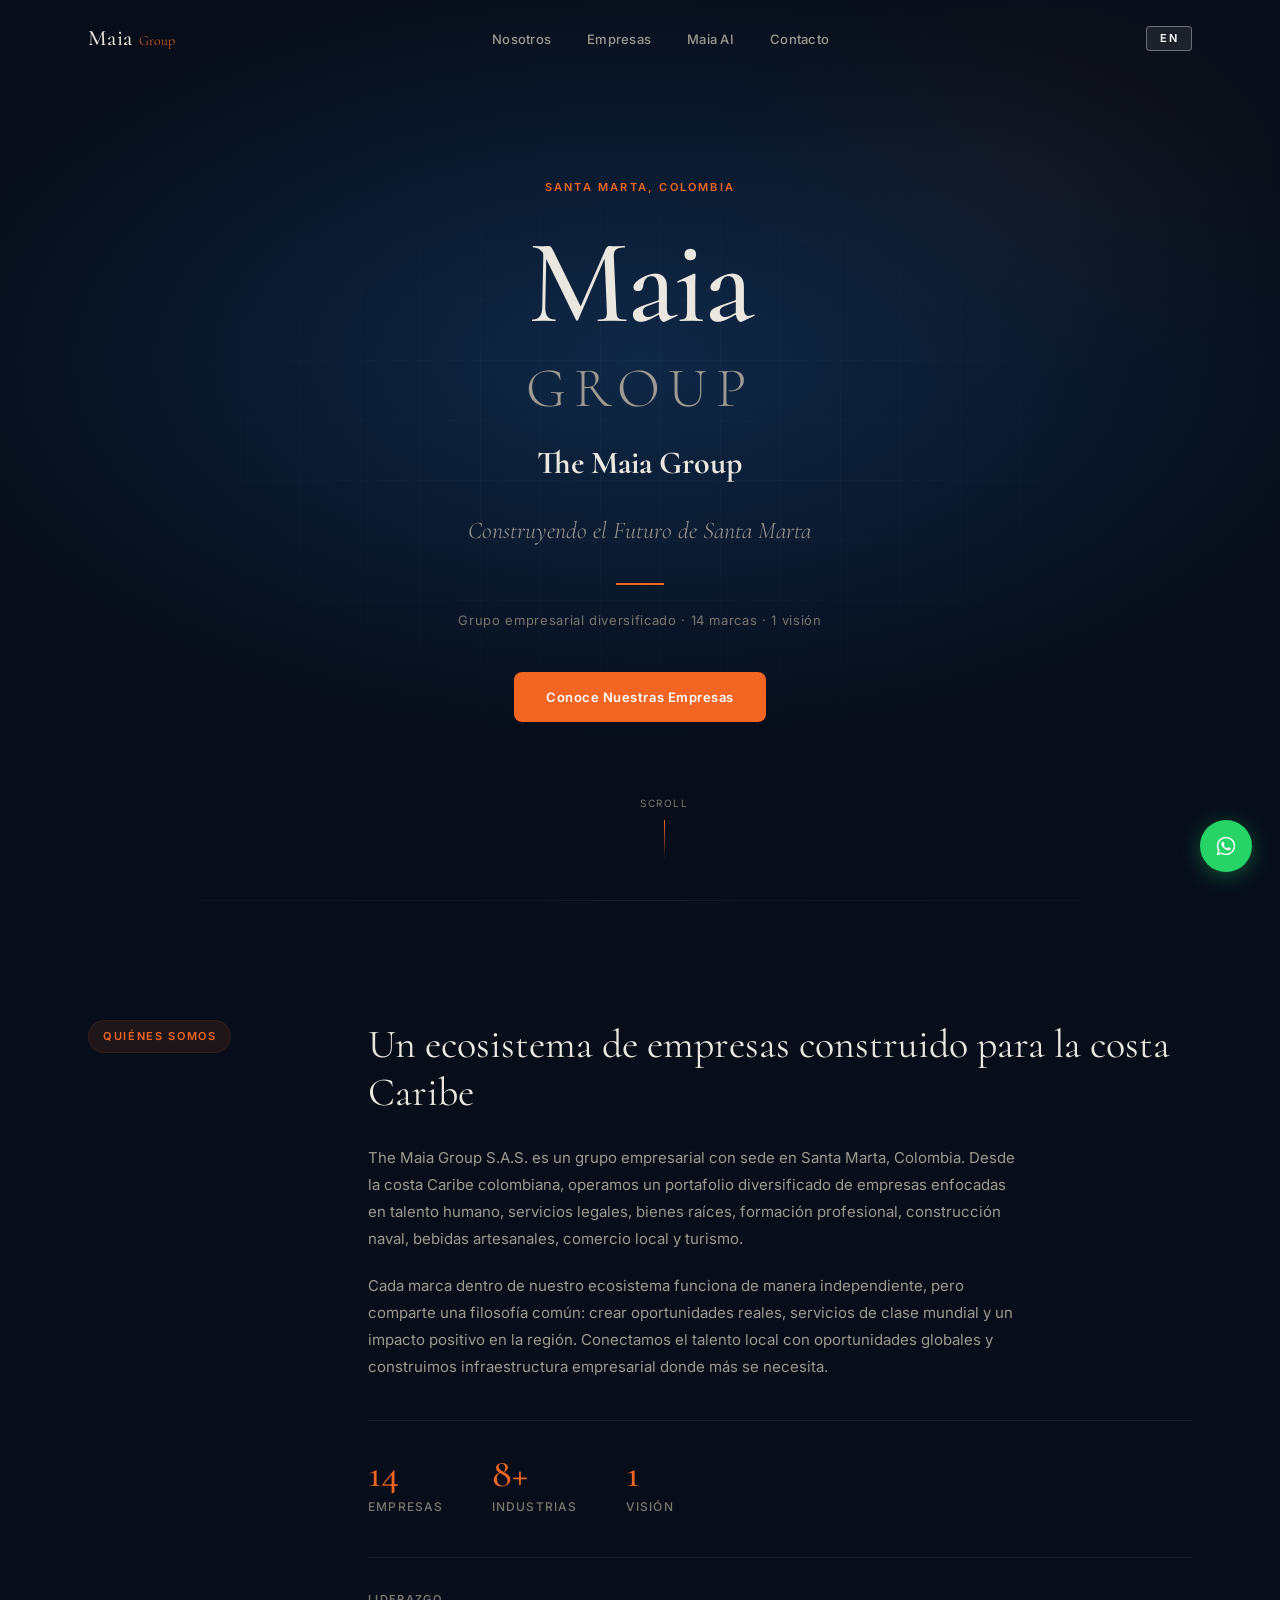
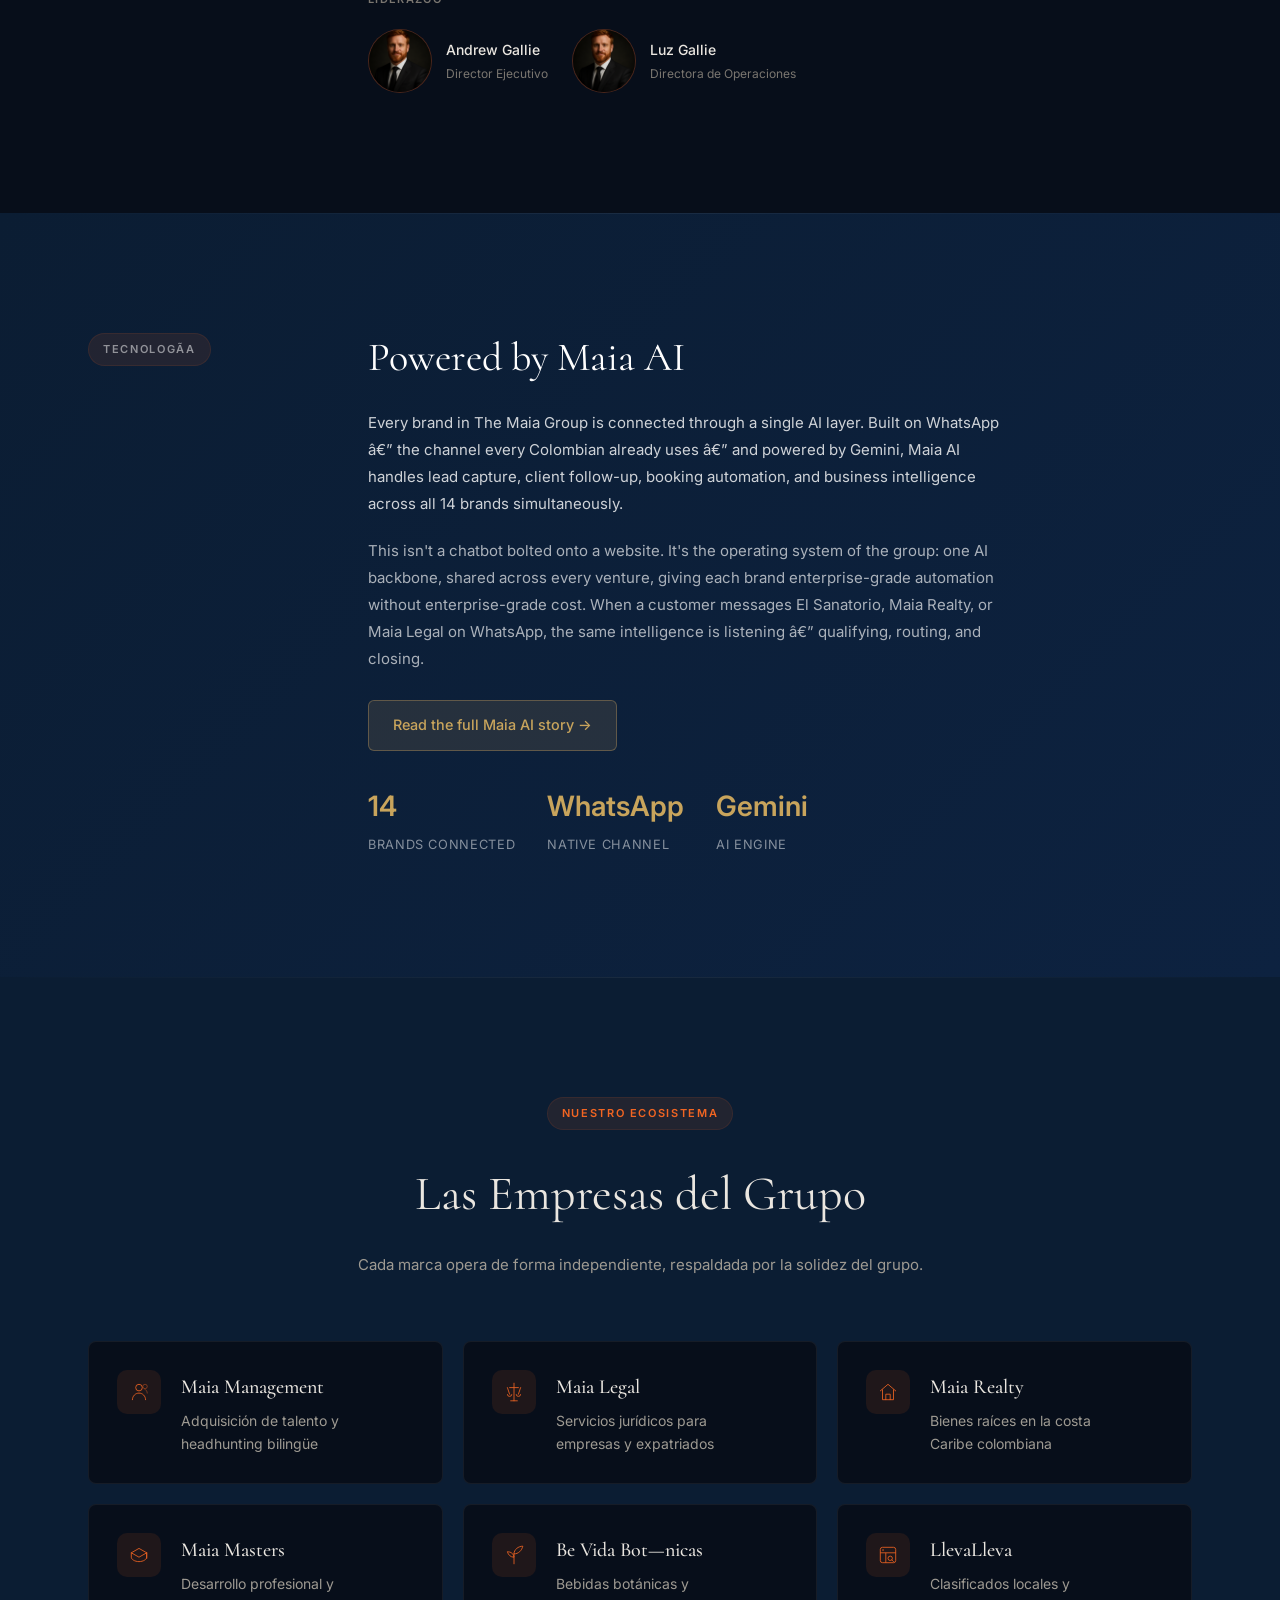
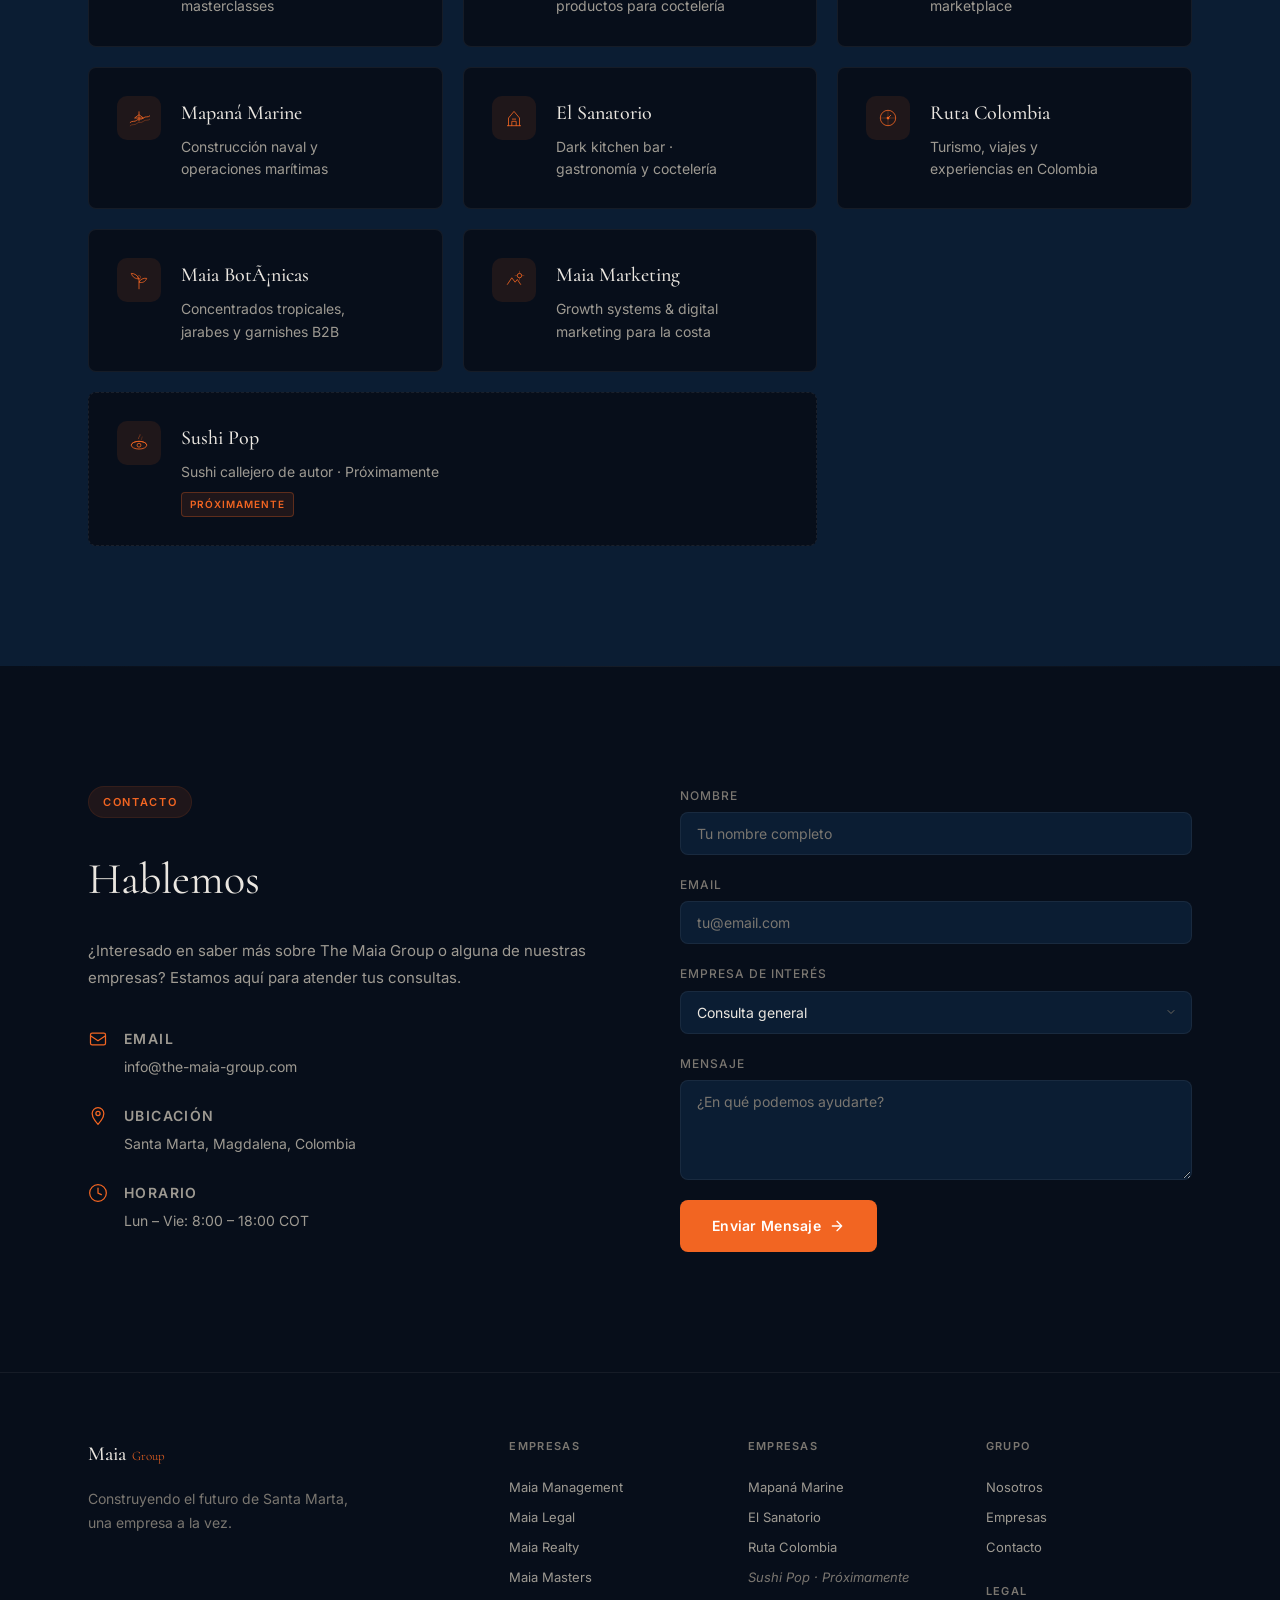
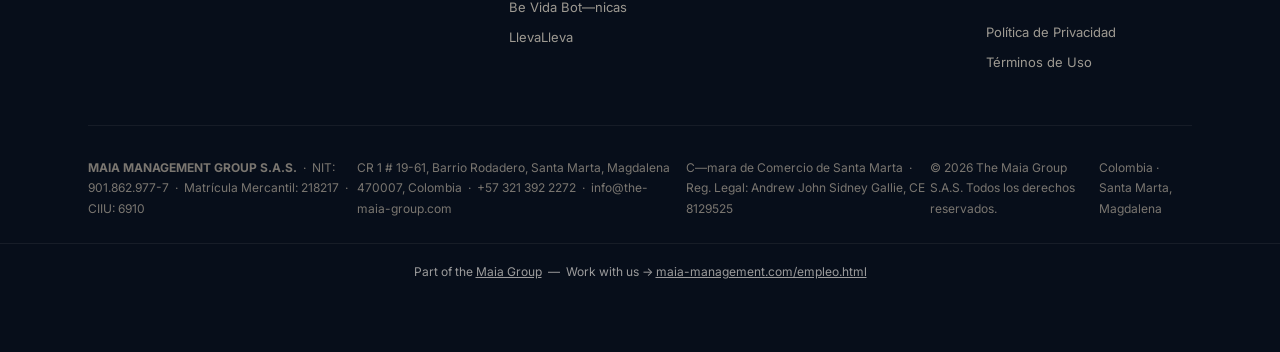
==== commit f0f835eb: "seo: technical audit fixes — meta, schema, sitemap, robots" ====
--- a/index.html
+++ b/index.html
@@ -1,22 +1,27 @@
-﻿<!DOCTYPE html>
+<!DOCTYPE html>
 <html lang="es">
 <head>
 <meta charset="UTF-8">
 <meta name="viewport" content="width=device-width, initial-scale=1.0">
-<title>The Maia Group ï¿½ Construyendo el Futuro de Santa Marta</title>
-<meta name="description" content="The Maia Group S.A.S. ï¿½ Grupo empresarial con sede en Santa Marta, Colombia. Talento, derecho, bienes raï¿½ces, formaciï¿½n, construcciï¿½n naval, bebidas botï¿½nicas, turismo y mï¿½s.">
-<meta name="keywords" content="Maia Group, grupo empresarial Colombia, Santa Marta, holding company Colombia, Maia Management, Maia Legal, Maia Realty, Maia Masters, Mapanï¿½ Marine, Be Vida, LlevaLleva, El Sanatorio, Ruta Colombia, Sushi Pop">
+<title>The Maia Group — Construyendo el Futuro de Santa Marta</title>
+<meta name="description" content="The Maia Group S.A.S. — Grupo empresarial con sede en Santa Marta, Colombia. Talento, derecho, bienes raíces, formación, construcción naval, bebidas botánicas, turismo y más.">
+<meta name="keywords" content="Maia Group, grupo empresarial Colombia, Santa Marta, holding company Colombia, Maia Management, Maia Legal, Maia Realty, Maia Masters, Mapaná Marine, Be Vida, LlevaLleva, El Sanatorio, Ruta Colombia, Sushi Pop">
 <meta name="robots" content="index, follow, max-snippet:-1, max-image-preview:large, max-video-preview:-1">
 <meta name="author" content="MAIA MANAGEMENT GROUP S.A.S.">
 <link rel="canonical" href="https://the-maia-group.com/">
+<!-- hreflang — bilingual ES/EN site -->
+<link rel="alternate" hreflang="es" href="https://the-maia-group.com/">
+<link rel="alternate" hreflang="en" href="https://the-maia-group.com/">
+<link rel="alternate" hreflang="x-default" href="https://the-maia-group.com/">
+<link rel="sitemap" type="application/xml" href="/sitemap.xml">
 <meta name="geo.region" content="CO-MAG">
 <meta name="geo.placename" content="Santa Marta, Colombia">
 <meta name="ICBM" content="11.2408,-74.1990">
 
 <!-- Open Graph -->
 <meta property="og:type" content="website">
-<meta property="og:title" content="The Maia Group ï¿½ Construyendo el Futuro de Santa Marta">
-<meta property="og:description" content="Grupo empresarial diversificado con sede en Santa Marta, Colombia. Talento, derecho, bienes raï¿½ces, formaciï¿½n, operaciones marï¿½timas y mï¿½s.">
+<meta property="og:title" content="The Maia Group — Construyendo el Futuro de Santa Marta">
+<meta property="og:description" content="Grupo empresarial diversificado con sede en Santa Marta, Colombia. Talento, derecho, bienes raíces, formación, operaciones marítimas y más.">
 <meta property="og:url" content="https://the-maia-group.com/">
 <meta property="og:site_name" content="The Maia Group">
 <meta property="og:locale" content="es_CO">
@@ -24,10 +29,11 @@
 <meta property="og:image" content="https://the-maia-group.com/og-image.jpg">
 <meta property="og:image:width" content="1200">
 <meta property="og:image:height" content="630">
+<meta property="og:image:alt" content="The Maia Group — Grupo Empresarial Santa Marta, Colombia">
 
 <!-- Twitter Card -->
 <meta name="twitter:card" content="summary_large_image">
-<meta name="twitter:title" content="The Maia Group ï¿½ Construyendo el Futuro de Santa Marta">
+<meta name="twitter:title" content="The Maia Group — Construyendo el Futuro de Santa Marta">
 <meta name="twitter:description" content="Grupo empresarial diversificado con sede en Santa Marta, Colombia.">
 <meta name="twitter:image" content="https://the-maia-group.com/og-image.jpg">
 
@@ -38,7 +44,7 @@
 <link rel="apple-touch-icon" sizes="180x180" href="/apple-touch-icon.png">
 <meta name="theme-color" content="#0B1D33">
 
-<!-- Structured Data ï¿½ Organization + LocalBusiness -->
+<!-- Structured Data — Organization + LocalBusiness -->
 <script type="application/ld+json">
 {
   "@context": "https://schema.org",
@@ -46,7 +52,7 @@
   "name": "The Maia Group",
   "legalName": "MAIA MANAGEMENT GROUP S.A.S.",
   "alternateName": ["The Maia Group S.A.S.", "Maia Group"],
-  "description": "Grupo empresarial diversificado con sede en Santa Marta, Colombia. Operamos 14 marcas en 8+ industrias: talento humano, servicios jurï¿½dicos, bienes raï¿½ces, formaciï¿½n profesional, construcciï¿½n naval, bebidas botï¿½nicas, comercio local y turismo.",
+  "description": "Grupo empresarial diversificado con sede en Santa Marta, Colombia. Operamos 14 marcas en 8+ industrias: talento humano, servicios jurídicos, bienes raíces, formación profesional, construcción naval, bebidas botánicas, comercio local y turismo.",
   "url": "https://the-maia-group.com",
   "logo": "https://the-maia-group.com/favicon.svg",
   "image": "https://the-maia-group.com/og-image.jpg",
@@ -62,7 +68,7 @@
     },
     {
       "@type": "PropertyValue",
-      "name": "Matrï¿½cula Mercantil",
+      "name": "Matrícula Mercantil",
       "value": "218217"
     },
     {
@@ -119,19 +125,19 @@
       "@type": "Organization",
       "name": "Maia Management",
       "url": "https://maia-management.com",
-      "description": "Adquisiciï¿½n de talento y headhunting bilingï¿½e"
+      "description": "Adquisici—n de talento y headhunting biling—e"
     },
     {
       "@type": ["Organization", "LegalService"],
       "name": "Maia Legal",
       "url": "https://maia-legal.com",
-      "description": "Servicios jurï¿½dicos para empresas y expatriados"
+      "description": "Servicios jurídicos para empresas y expatriados"
     },
     {
       "@type": ["Organization", "RealEstateAgent"],
       "name": "Maia Realty",
       "url": "https://maia-realty.com",
-      "description": "Bienes raï¿½ces en la costa Caribe colombiana"
+      "description": "Bienes ra—ces en la costa Caribe colombiana"
     },
     {
       "@type": ["Organization", "EducationalOrganization"],
@@ -141,15 +147,15 @@
     },
     {
       "@type": "Organization",
-      "name": "Mapanï¿½ Marine",
+      "name": "Mapaná Marine",
       "url": "https://mapana-marine.com",
-      "description": "Construcciï¿½n naval y operaciones marï¿½timas"
+      "description": "Construcci—n naval y operaciones marítimas"
     },
     {
       "@type": ["Organization", "FoodEstablishment"],
-      "name": "Be Vida Botï¿½nicas",
+      "name": "Be Vida Bot—nicas",
       "url": "https://be-vida.com",
-      "description": "Bebidas botï¿½nicas y productos para coctelerï¿½a"
+      "description": "Bebidas botánicas y productos para cocteler—a"
     },
     {
       "@type": ["Organization", "ShoppingCenter"],
@@ -161,7 +167,7 @@
       "@type": ["Organization", "BarOrPub"],
       "name": "El Sanatorio",
       "url": "https://el-sanatorio.com",
-      "description": "Dark kitchen bar ï¿½ gastronomï¿½a y coctelerï¿½a"
+      "description": "Dark kitchen bar — gastronom—a y cocteler—a"
     },
     {
       "@type": ["Organization", "TravelAgency"],
@@ -172,7 +178,7 @@
     {
       "@type": ["Organization", "FoodEstablishment"],
       "name": "Sushi Pop",
-      "description": "Sushi callejero de autor ï¿½ prï¿½ximamente"
+      "description": "Sushi callejero de autor — pr—ximamente"
     }
   ],
   "sameAs": [
@@ -194,7 +200,7 @@
   <link rel="dns-prefetch" href="https://maia-management.com">
   <link rel="dns-prefetch" href="https://maia-legal.com">
 
-<!-- Structured Data ï¿½ WebSite -->
+<!-- Structured Data — WebSite -->
 <script type="application/ld+json">
 {
   "@context": "https://schema.org",
@@ -228,7 +234,7 @@
     </div>
     <div class="nav__actions">
       <button class="nav__lang" id="langToggle" aria-label="Switch language">EN</button>
-      <button class="nav__toggle" id="navToggle" aria-label="Abrir menï¿½">
+      <button class="nav__toggle" id="navToggle" aria-label="Abrir men—">
         <span></span>
         <span></span>
         <span></span>
@@ -255,7 +261,7 @@
     </h1>
     <p class="hero__tagline" data-i18n="hero.tagline">Construyendo el Futuro de Santa Marta</p>
     <div class="hero__line"></div>
-    <p class="hero__sub" data-i18n="hero.sub">Grupo empresarial diversificado &middot; 11 marcas &middot; 1 visiï¿½n</p>
+    <p class="hero__sub" data-i18n="hero.sub">Grupo empresarial diversificado &middot; 11 marcas &middot; 1 visi—n</p>
     <a href="#empresas" class="hero__cta" data-i18n="hero.cta">Conoce Nuestras Empresas</a>
   </div>
   <div class="hero__scroll">
@@ -270,19 +276,19 @@
   <div class="container">
     <div class="about__grid">
       <div class="about__label">
-        <span class="section-tag" data-i18n="about.tag">Quiï¿½nes Somos</span>
+        <span class="section-tag" data-i18n="about.tag">Qui—nes Somos</span>
       </div>
       <div class="about__content">
         <h2 class="about__title" data-i18n="about.title">Un ecosistema de empresas construido para la costa Caribe</h2>
         <p class="about__text" data-i18n="about.p1">
           The Maia Group S.A.S. es un grupo empresarial con sede en Santa Marta, Colombia. Desde la costa Caribe colombiana,
-          operamos un portafolio diversificado de empresas enfocadas en talento humano, servicios legales, bienes raï¿½ces,
-          formaciï¿½n profesional, construcciï¿½n naval, bebidas artesanales, comercio local y turismo.
+          operamos un portafolio diversificado de empresas enfocadas en talento humano, servicios legales, bienes raíces,
+          formación profesional, construcción naval, bebidas artesanales, comercio local y turismo.
         </p>
         <p class="about__text" data-i18n="about.p2">
-          Cada marca dentro de nuestro ecosistema funciona de manera independiente, pero comparte una filosofï¿½a comï¿½n:
-          crear oportunidades reales, servicios de clase mundial y un impacto positivo en la regiï¿½n. Conectamos el talento
-          local con oportunidades globales y construimos infraestructura empresarial donde mï¿½s se necesita.
+          Cada marca dentro de nuestro ecosistema funciona de manera independiente, pero comparte una filosof—a com—n:
+          crear oportunidades reales, servicios de clase mundial y un impacto positivo en la regi—n. Conectamos el talento
+          local con oportunidades globales y construimos infraestructura empresarial donde más se necesita.
         </p>
         <div class="about__stats">
           <div class="stat">
@@ -295,7 +301,7 @@
           </div>
           <div class="stat">
             <span class="stat__number">1</span>
-            <span class="stat__label" data-i18n="stat.vision">Visiï¿½n</span>
+            <span class="stat__label" data-i18n="stat.vision">Visi—n</span>
           </div>
         </div>
         <div class="about__leadership">
@@ -387,7 +393,7 @@
         </div>
         <div class="brand-card__content">
           <h3 class="brand-card__name">Maia Management</h3>
-          <p class="brand-card__desc" data-i18n="brand.management.desc">Adquisiciï¿½n de talento y headhunting bilingï¿½e</p>
+          <p class="brand-card__desc" data-i18n="brand.management.desc">Adquisici—n de talento y headhunting biling—e</p>
         </div>
         <div class="brand-card__arrow">
           <svg viewBox="0 0 24 24" fill="none" stroke="currentColor" stroke-width="1.5" stroke-linecap="round" stroke-linejoin="round"><path d="M7 17L17 7M17 7H7M17 7v10"/></svg>
@@ -406,7 +412,7 @@
         </div>
         <div class="brand-card__content">
           <h3 class="brand-card__name">Maia Legal</h3>
-          <p class="brand-card__desc" data-i18n="brand.legal.desc">Servicios jurï¿½dicos para empresas y expatriados</p>
+          <p class="brand-card__desc" data-i18n="brand.legal.desc">Servicios jurídicos para empresas y expatriados</p>
         </div>
         <div class="brand-card__arrow">
           <svg viewBox="0 0 24 24" fill="none" stroke="currentColor" stroke-width="1.5" stroke-linecap="round" stroke-linejoin="round"><path d="M7 17L17 7M17 7H7M17 7v10"/></svg>
@@ -424,7 +430,7 @@
         </div>
         <div class="brand-card__content">
           <h3 class="brand-card__name">Maia Realty</h3>
-          <p class="brand-card__desc" data-i18n="brand.realty.desc">Bienes raï¿½ces en la costa Caribe colombiana</p>
+          <p class="brand-card__desc" data-i18n="brand.realty.desc">Bienes ra—ces en la costa Caribe colombiana</p>
         </div>
         <div class="brand-card__arrow">
           <svg viewBox="0 0 24 24" fill="none" stroke="currentColor" stroke-width="1.5" stroke-linecap="round" stroke-linejoin="round"><path d="M7 17L17 7M17 7H7M17 7v10"/></svg>
@@ -449,7 +455,7 @@
         </div>
       </a>
 
-      <!-- Be Vida Botï¿½nicas -->
+      <!-- Be Vida Bot—nicas -->
       <a href="https://be-vida.com" target="_blank" rel="noopener" class="brand-card" data-accent="bevida">
         <div class="brand-card__icon">
           <svg viewBox="0 0 40 40" fill="none" xmlns="http://www.w3.org/2000/svg">
@@ -459,8 +465,8 @@
           </svg>
         </div>
         <div class="brand-card__content">
-          <h3 class="brand-card__name">Be Vida Botï¿½nicas</h3>
-          <p class="brand-card__desc" data-i18n="brand.bevida.desc">Bebidas botï¿½nicas y productos para coctelerï¿½a</p>
+          <h3 class="brand-card__name">Be Vida Bot—nicas</h3>
+          <p class="brand-card__desc" data-i18n="brand.bevida.desc">Bebidas botánicas y productos para cocteler—a</p>
         </div>
         <div class="brand-card__arrow">
           <svg viewBox="0 0 24 24" fill="none" stroke="currentColor" stroke-width="1.5" stroke-linecap="round" stroke-linejoin="round"><path d="M7 17L17 7M17 7H7M17 7v10"/></svg>
@@ -489,7 +495,7 @@
       </a>
 
 
-      <!-- Mapanï¿½ Marine -->
+      <!-- Mapaná Marine -->
       <a href="https://mapana-marine.com" target="_blank" rel="noopener" class="brand-card" data-accent="marine">
         <div class="brand-card__icon">
           <svg viewBox="0 0 40 40" fill="none" xmlns="http://www.w3.org/2000/svg">
@@ -499,8 +505,8 @@
           </svg>
         </div>
         <div class="brand-card__content">
-          <h3 class="brand-card__name">Mapanï¿½ Marine</h3>
-          <p class="brand-card__desc" data-i18n="brand.marine.desc">Construcciï¿½n naval y operaciones marï¿½timas</p>
+          <h3 class="brand-card__name">Mapaná Marine</h3>
+          <p class="brand-card__desc" data-i18n="brand.marine.desc">Construcci—n naval y operaciones marítimas</p>
         </div>
         <div class="brand-card__arrow">
           <svg viewBox="0 0 24 24" fill="none" stroke="currentColor" stroke-width="1.5" stroke-linecap="round" stroke-linejoin="round"><path d="M7 17L17 7M17 7H7M17 7v10"/></svg>
@@ -519,7 +525,7 @@
         </div>
         <div class="brand-card__content">
           <h3 class="brand-card__name">El Sanatorio</h3>
-          <p class="brand-card__desc" data-i18n="brand.sanatorio.desc">Dark kitchen bar &middot; gastronomï¿½a y coctelerï¿½a</p>
+          <p class="brand-card__desc" data-i18n="brand.sanatorio.desc">Dark kitchen bar &middot; gastronom—a y cocteler—a</p>
         </div>
         <div class="brand-card__arrow">
           <svg viewBox="0 0 24 24" fill="none" stroke="currentColor" stroke-width="1.5" stroke-linecap="round" stroke-linejoin="round"><path d="M7 17L17 7M17 7H7M17 7v10"/></svg>
@@ -582,7 +588,7 @@
         </div>
       </a>
 
-      <!-- Sushi Pop ï¿½ Coming Soon -->
+      <!-- Sushi Pop — Coming Soon -->
       <div class="brand-card brand-card--soon" data-accent="sushi">
         <div class="brand-card__icon">
           <svg viewBox="0 0 40 40" fill="none" xmlns="http://www.w3.org/2000/svg">
@@ -595,8 +601,8 @@
         </div>
         <div class="brand-card__content">
           <h3 class="brand-card__name">Sushi Pop</h3>
-          <p class="brand-card__desc" data-i18n="brand.sushi.desc">Sushi callejero de autor &middot; Prï¿½ximamente</p>
-          <span class="brand-card__tag brand-card__tag--soon" data-i18n="brand.coming-soon">Prï¿½ximamente</span>
+          <p class="brand-card__desc" data-i18n="brand.sushi.desc">Sushi callejero de autor &middot; Pr—ximamente</p>
+          <span class="brand-card__tag brand-card__tag--soon" data-i18n="brand.coming-soon">Pr—ximamente</span>
         </div>
       </div>
 
@@ -605,7 +611,7 @@
 </section>
 
 <!-- Contact -->
-<!-- FIX #1: Netlify Forms ï¿½ action="/success" prevents the 404 on submit;
+<!-- FIX #1: Netlify Forms — action="/success" prevents the 404 on submit;
      Netlify intercepts the POST and redirects to /success (a lightweight
      inline page defined in netlify.toml or as a real file). The hidden
      input form-name and data-netlify="true" are already present and correct. -->
@@ -616,8 +622,8 @@
         <span class="section-tag" data-i18n="contact.tag">Contacto</span>
         <h2 class="contact__title" data-i18n="contact.title">Hablemos</h2>
         <p class="contact__text" data-i18n="contact.text">
-          ï¿½Interesado en saber mï¿½s sobre The Maia Group o alguna de nuestras empresas?
-          Estamos aquï¿½ para atender tus consultas.
+          —Interesado en saber más sobre The Maia Group o alguna de nuestras empresas?
+          Estamos aqu— para atender tus consultas.
         </p>
         <div class="contact__details">
           <div class="contact__item">
@@ -630,7 +636,7 @@
           <div class="contact__item">
             <svg viewBox="0 0 24 24" fill="none" stroke="currentColor" stroke-width="1.5" stroke-linecap="round"><path d="M12 2C8.13 2 5 5.13 5 9c0 5.25 7 13 7 13s7-7.75 7-13c0-3.87-3.13-7-7-7z"/><circle cx="12" cy="9" r="2.5"/></svg>
             <div>
-              <span class="contact__item-label" data-i18n="contact.location-label">Ubicaciï¿½n</span>
+              <span class="contact__item-label" data-i18n="contact.location-label">Ubicaci—n</span>
               <span data-i18n="contact.location-value">Santa Marta, Magdalena, Colombia</span>
             </div>
           </div>
@@ -638,7 +644,7 @@
             <svg viewBox="0 0 24 24" fill="none" stroke="currentColor" stroke-width="1.5" stroke-linecap="round"><path d="M12 22c5.523 0 10-4.477 10-10S17.523 2 12 2 2 6.477 2 12s4.477 10 10 10z"/><path d="M12 6v6l4 2"/></svg>
             <div>
               <span class="contact__item-label" data-i18n="contact.hours-label">Horario</span>
-              <span data-i18n="contact.hours-value">Lun ï¿½ Vie: 8:00 ï¿½ 18:00 COT</span>
+              <span data-i18n="contact.hours-value">Lun — Vie: 8:00 — 18:00 COT</span>
             </div>
           </div>
         </div>
@@ -662,16 +668,16 @@
             <input type="email" id="email" name="email" autocomplete="email" required placeholder="tu@email.com" data-i18n-placeholder="form.email-placeholder">
           </div>
           <div class="form-group">
-            <label for="empresa" data-i18n="form.company">Empresa de interï¿½s</label>
+            <label for="empresa" data-i18n="form.company">Empresa de inter—s</label>
             <select id="empresa" name="empresa">
               <option value="general" data-i18n="form.general">Consulta general</option>
               <option value="management">Maia Management</option>
               <option value="legal">Maia Legal</option>
               <option value="realty">Maia Realty</option>
               <option value="masters">Maia Masters</option>
-              <option value="bevida">Be Vida Botï¿½nicas</option>
+              <option value="bevida">Be Vida Bot—nicas</option>
               <option value="lleva">LlevaLleva</option>
-              <option value="marine">Mapanï¿½ Marine</option>
+              <option value="marine">Mapaná Marine</option>
               <option value="sanatorio">El Sanatorio</option>
               <option value="ruta">Ruta Colombia</option>
               <option value="sushi">Sushi Pop</option>
@@ -681,7 +687,7 @@
           </div>
           <div class="form-group">
             <label for="mensaje" data-i18n="form.message">Mensaje</label>
-            <textarea id="mensaje" name="mensaje" rows="4" required placeholder="ï¿½En quï¿½ podemos ayudarte?" data-i18n-placeholder="form.message-placeholder"></textarea>
+            <textarea id="mensaje" name="mensaje" rows="4" required placeholder="—En qu— podemos ayudarte?" data-i18n-placeholder="form.message-placeholder"></textarea>
           </div>
           <button type="submit" class="form-submit">
             <span data-i18n="form.submit">Enviar Mensaje</span>
@@ -712,15 +718,15 @@
           <a href="https://maia-legal.com" target="_blank" rel="noopener">Maia Legal</a>
           <a href="https://maia-realty.com" target="_blank" rel="noopener">Maia Realty</a>
           <a href="https://maia-masters.com" target="_blank" rel="noopener">Maia Masters</a>
-          <a href="https://be-vida.com" target="_blank" rel="noopener">Be Vida Botï¿½nicas</a>
+          <a href="https://be-vida.com" target="_blank" rel="noopener">Be Vida Bot—nicas</a>
           <a href="https://llevalleva.com" target="_blank" rel="noopener">LlevaLleva</a>
         </div>
         <div class="footer__col">
           <h4 data-i18n="footer.companies">Empresas</h4>
-          <a href="https://mapana-marine.com" target="_blank" rel="noopener">Mapanï¿½ Marine</a>
+          <a href="https://mapana-marine.com" target="_blank" rel="noopener">Mapaná Marine</a>
           <a href="https://el-sanatorio.com" target="_blank" rel="noopener">El Sanatorio</a>
           <a href="https://ruta-colombia.com" target="_blank" rel="noopener">Ruta Colombia</a>
-          <span class="footer__soon">Sushi Pop &middot; <em data-i18n="brand.coming-soon">Prï¿½ximamente</em></span>
+          <span class="footer__soon">Sushi Pop &middot; <em data-i18n="brand.coming-soon">Pr—ximamente</em></span>
         </div>
         <div class="footer__col">
           <h4 data-i18n="footer.group">Grupo</h4>
@@ -729,8 +735,8 @@
           <a href="#contacto" data-i18n="nav.contact">Contacto</a>
           <!-- FIX #2: Legal links now point to inline pages that exist in the repo -->
           <h4 class="footer__col-h4-spacer" data-i18n="footer.legal">Legal</h4>
-          <a href="/privacidad" data-i18n="footer.privacy">Polï¿½tica de Privacidad</a>
-          <a href="/terminos" data-i18n="footer.terms">Tï¿½rminos de Uso</a>
+          <a href="/privacidad" data-i18n="footer.privacy">Pol—tica de Privacidad</a>
+          <a href="/terminos" data-i18n="footer.terms">T—rminos de Uso</a>
         </div>
       </div>
     </div>
@@ -738,7 +744,7 @@
       <p class="footer__legal-name">
         <strong>MAIA MANAGEMENT GROUP S.A.S.</strong> &nbsp;&middot;&nbsp;
         NIT: 901.862.977-7 &nbsp;&middot;&nbsp;
-        Matrï¿½cula Mercantil: 218217 &nbsp;&middot;&nbsp;
+        Matrícula Mercantil: 218217 &nbsp;&middot;&nbsp;
         CIIU: 6910
       </p>
       <p class="footer__legal-address">
@@ -749,11 +755,11 @@
         <!-- NOTE: Email migration to custom-domain address is pending.
              Once @maia-management.com or similar MX is live, replace
              the Gmail address below with the custom-domain address.
-             Do NOT obfuscate via Cloudflare ï¿½ keep as plain text. -->
+             Do NOT obfuscate via Cloudflare — keep as plain text. -->
         <a href="mailto:info@the-maia-group.com" class="footer__email">info@the-maia-group.com</a>
       </p>
       <p class="footer__legal-reg">
-        Cï¿½mara de Comercio de Santa Marta
+        C—mara de Comercio de Santa Marta
         &nbsp;&middot;&nbsp;
         Reg. Legal: Andrew John Sidney Gallie, CE 8129525
       </p>
@@ -768,7 +774,7 @@
   <!-- Maia Ecosystem Footer Links -->
   <div style="border-top:1px solid rgba(128,128,128,0.2);margin-top:1.5rem;padding-top:1rem;text-align:center;font-size:0.75rem;opacity:0.65;line-height:2">
     Part of the <a href="https://maia-management.com" target="_blank" rel="noopener" style="color:inherit;text-decoration:underline">Maia Group</a>
-    &nbsp;ï¿½&nbsp;
+    &nbsp;—&nbsp;
     Work with us &rarr; <a href="https://maia-management.com/empleo.html" target="_blank" rel="noopener" style="color:inherit;text-decoration:underline">maia-management.com/empleo.html</a>
     
   </div>
@@ -776,12 +782,12 @@
 </footer>
 
 <!-- FIX #3: WhatsApp floating button (bottom-right) -->
-<a href="https://wa.me/19034598763"
+<a href="https://wa.me/573195962773"
    class="whatsapp-fab"
    target="_blank"
    rel="noopener noreferrer"
    aria-label="Chatea con nosotros en WhatsApp">
-  <!-- Official WhatsApp glyph as inline SVG ï¿½ no external image dependency -->
+  <!-- Official WhatsApp glyph as inline SVG — no external image dependency -->
   <svg class="whatsapp-fab__icon" viewBox="0 0 32 32" fill="none" xmlns="http://www.w3.org/2000/svg" aria-hidden="true">
     <circle cx="16" cy="16" r="16" fill="#25D366"/>
     <path fill="#FFFFFF" d="M23.472 8.516A10.612 10.612 0 0 0 16.01 5.5C10.21 5.5 5.5 10.21 5.5 16.01c0 1.864.487 3.684 1.413 5.288L5.5 26.5l5.34-1.4a10.607 10.607 0 0 0 5.17 1.319h.005C21.81 26.419 26.5 21.71 26.5 15.91c0-2.836-1.104-5.503-3.028-7.394Zm-7.462 16.33h-.004a8.81 8.81 0 0 1-4.49-1.228l-.322-.191-3.338.875.89-3.254-.21-.334a8.804 8.804 0 0 1-1.35-4.704c0-4.87 3.963-8.831 8.836-8.831a8.774 8.774 0 0 1 6.246 2.588 8.776 8.776 0 0 1 2.582 6.252c-.002 4.872-3.964 8.827-8.84 8.827Zm4.843-6.61c-.266-.133-1.572-.775-1.815-.863-.244-.089-.421-.133-.599.133-.177.266-.687.863-.842 1.041-.155.177-.31.2-.577.067-.266-.134-1.124-.414-2.14-1.32-.79-.705-1.323-1.575-1.479-1.841-.155-.266-.017-.41.117-.542.12-.12.266-.31.4-.466.133-.155.177-.266.266-.443.089-.178.044-.333-.022-.466-.067-.133-.599-1.443-.82-1.975-.216-.52-.436-.449-.599-.457l-.51-.01a.977.977 0 0 0-.71.333c-.244.267-.93.909-.93 2.216s.953 2.57 1.086 2.747c.133.178 1.876 2.864 4.545 4.016.635.274 1.13.438 1.516.56.637.203 1.217.174 1.675.106.51-.076 1.572-.642 1.793-1.262.221-.62.221-1.152.155-1.262-.066-.111-.243-.178-.509-.311Z"/>
@@ -793,28 +799,10 @@
 <script src="js/main.js"></script>
 
 <!-- Floating WhatsApp Button -->
-<a href="https://wa.me/19034598763"
+<a href="https://wa.me/573195962773"
    class="whatsapp-float"
    target="_blank"
    rel="noopener"
    aria-label="Chat on WhatsApp">
   <svg xmlns="http://www.w3.org/2000/svg" viewBox="0 0 24 24" width="28" height="28" fill="white">
-    <path d="M17.472 14.382c-.297-.149-1.758-.867-2.03-.967-.273-.099-.471-.148-.67.15-.197.297-.767.966-.94 1.164-.173.199-.347.223-.644.075-.297-.15-1.255-.463-2.39-1.475-.883-.788-1.48-1.761-1.653-2.059-.173-.297-.018-.458.13-.606.134-.133.298-.347.446-.52.149-.174.198-.298.298-.497.099-.198.05-.371-.025-.52-.075-.149-.669-1.612-.916-2.207-.242-.579-.487-.5-.669-.51-.173-.008-.371-.01-.57-.01-.198 0-.52.074-.792.372-.272.297-1.04 1.016-1.04 2.479 0 1.462 1.065 2.875 1.213 3.074.149.198 2.096 3.2 5.077 4.487.709.306 1.262.489 1.694.625.712.227 1.36.195 1.871.118.571-.085 1.758-.719 2.006-1.413.248-.694.248-1.289.173-1.413-.074-.124-.272-.198-.57-.347m-5.421 7.403h-.004a9.87 9.87 0 01-5.031-1.378l-.361-.214-3.741.982.998-3.648-.235-.374a9.86 9.86 0 01-1.51-5.26c.001-5.45 4.436-9.884 9.888-9.884 2.64 0 5.122 1.03 6.988 2.898a9.825 9.825 0 012.893 6.994c-.003 5.45-4.437 9.884-9.885 9.884m8.413-18.297A11.815 11.815 0 0012.05 0C5.495 0 .16 5.335.157 11.892c0 2.096.547 4.142 1.588 5.945L.057 24l6.305-1.654a11.882 11.882 0 005.683 1.448h.005c6.554 0 11.89-5.335 11.893-11.893a11.821 11.821 0 00-3.48-8.413z"/>
-  </svg>
-</a>
-
-<style>
-.whatsapp-float {
-  position: fixed;
-  bottom: 24px;
-  right: 24px;
-  background-color: #25D366;
-  border-radius: 50%;
-  width: 56px;
-  height: 56px;
-  display: flex;
-  align-items: center;
-  justify-content: center;
-  box-shadow: 0 4px 12px rgba(0,0,0,0.25);
-  z-index: 9999;
-  transition: transfo+    <path d="M17.472 14.382c-.297-.149-1.758-.867-2.03-.967-.273-.099-.471-.148-.67.15-.197.297-.767.966-.94 1.164-.173.199-.347.223-.644.075-.297-.15-1.255-.463-2.39-1.475-.883-.788-1.48-1.761-1.653-2.059-.173-.297-.018-.458.13-.606.134-.133.298-.347.446-.52.149-.174.198-.298.298-.497.099-.198.05-.371-.025-.52-.075-.149-.669-1.612-.916-2.207-.242-.579-.487-.5-.669-.51-.173-.008-.371-.01-.57-.01-.198 0-.52.074-.792.372-.272.297-1.04 1.016-1.04 2.479 0 1.462 1.065 2.875 1.213 3.074.149.198 2.096 3.2 5.077 4.487.709.306 1.262.489 1.694.625.712.227 1.36.195 1.871.118.571-.085 1.758-.719 2.006-1.413.248-.694.248-1.289.173-1.413-.074-.124-.272-.198-.57-.347m-5.421 7.403h-.004a9.87 9.87 0 01-5.031-1.378l-.361-.214
--- a/css/styles.css
+++ b/css/styles.css
@@ -36,8 +36,8 @@
   --border-hover: rgba(255, 255, 255, 0.12);
 
   /* Fonts */
-  --serif: Georgia, 'Times New Roman', serif;
-  --sans: system-ui, -apple-system, BlinkMacSystemFont, 'Segoe UI', sans-serif;
+  --serif: 'Cormorant', Georgia, serif;
+  --sans: 'Inter', -apple-system, BlinkMacSystemFont, 'Segoe UI', sans-serif;
 
   /* Spacing */
   --section-pad: 120px;
@@ -478,7 +478,7 @@
   gap: 8px;
   padding: 14px 32px;
   background: var(--orange);
-  color: var(--navy-900);
+  color: var(--white);
   font-size: 13px;
   font-weight: 600;
   letter-spacing: 0.04em;
@@ -1050,7 +1050,7 @@
   }
 }
 
-.footer__col h3 {
+.footer__col h4 {
   font-size: 11px;
   font-weight: 600;
   text-transform: uppercase;
@@ -1078,7 +1078,7 @@
   padding-top: 32px;
   border-top: 1px solid var(--border-color);
   font-size: 12px;
-  color: var(--text-secondary);
+  color: var(--text-muted);
 }
 
 @media (min-width: 768px) {
@@ -1431,4 +1431,4 @@
   color: var(--text-muted);
   padding: 4px 0;
   font-style: italic;
-}
+}
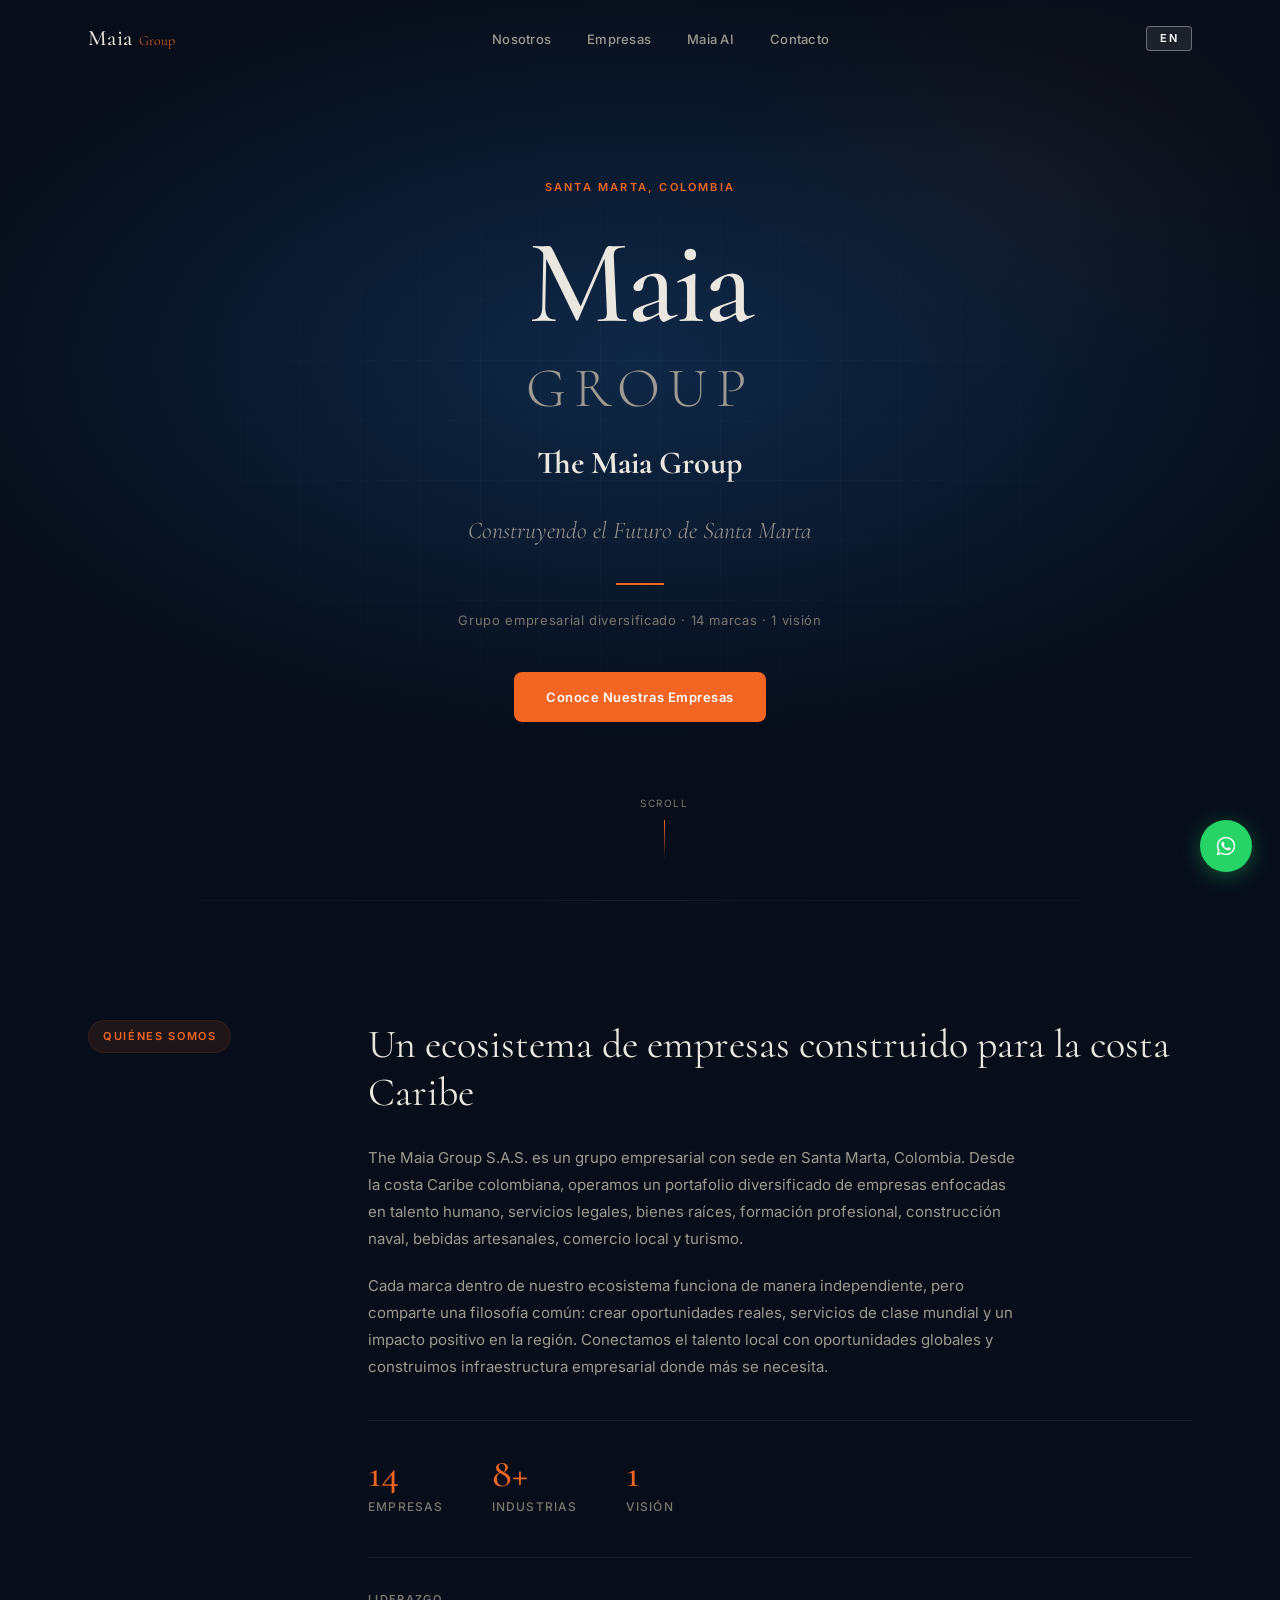
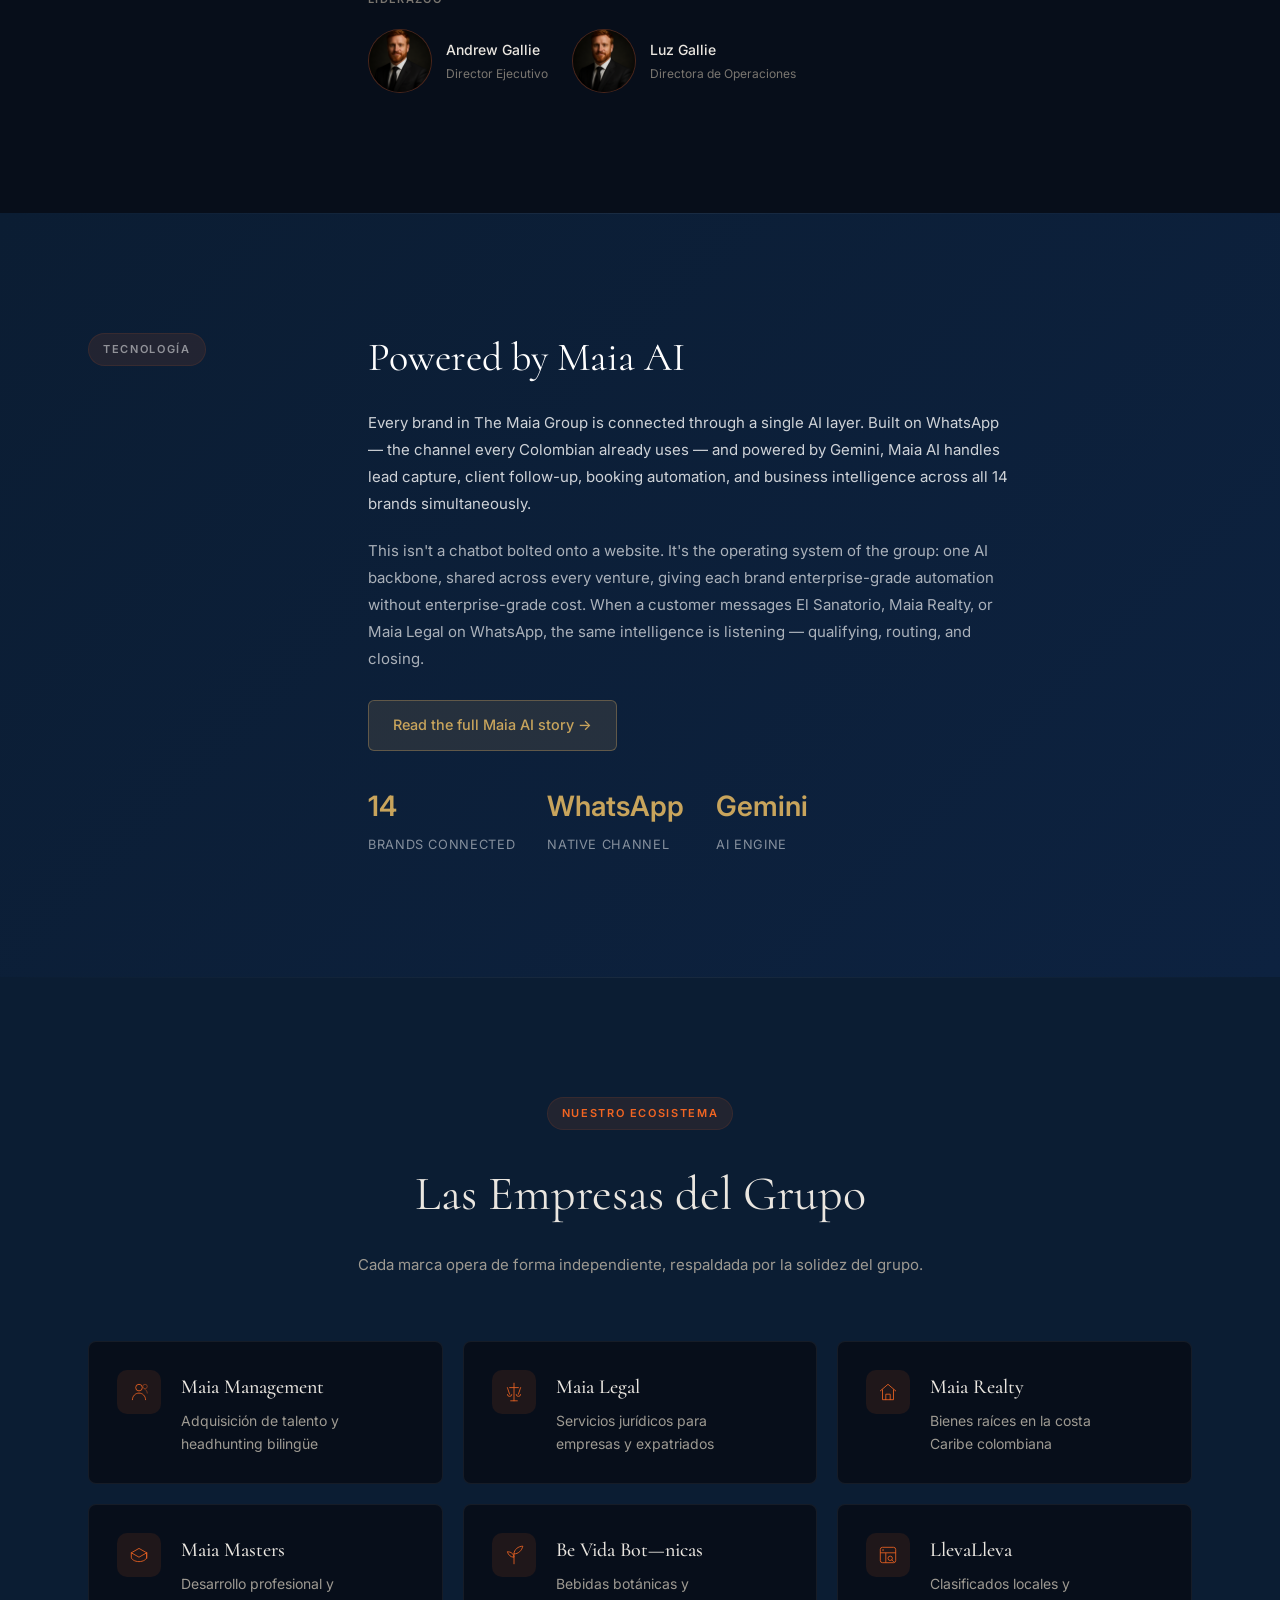
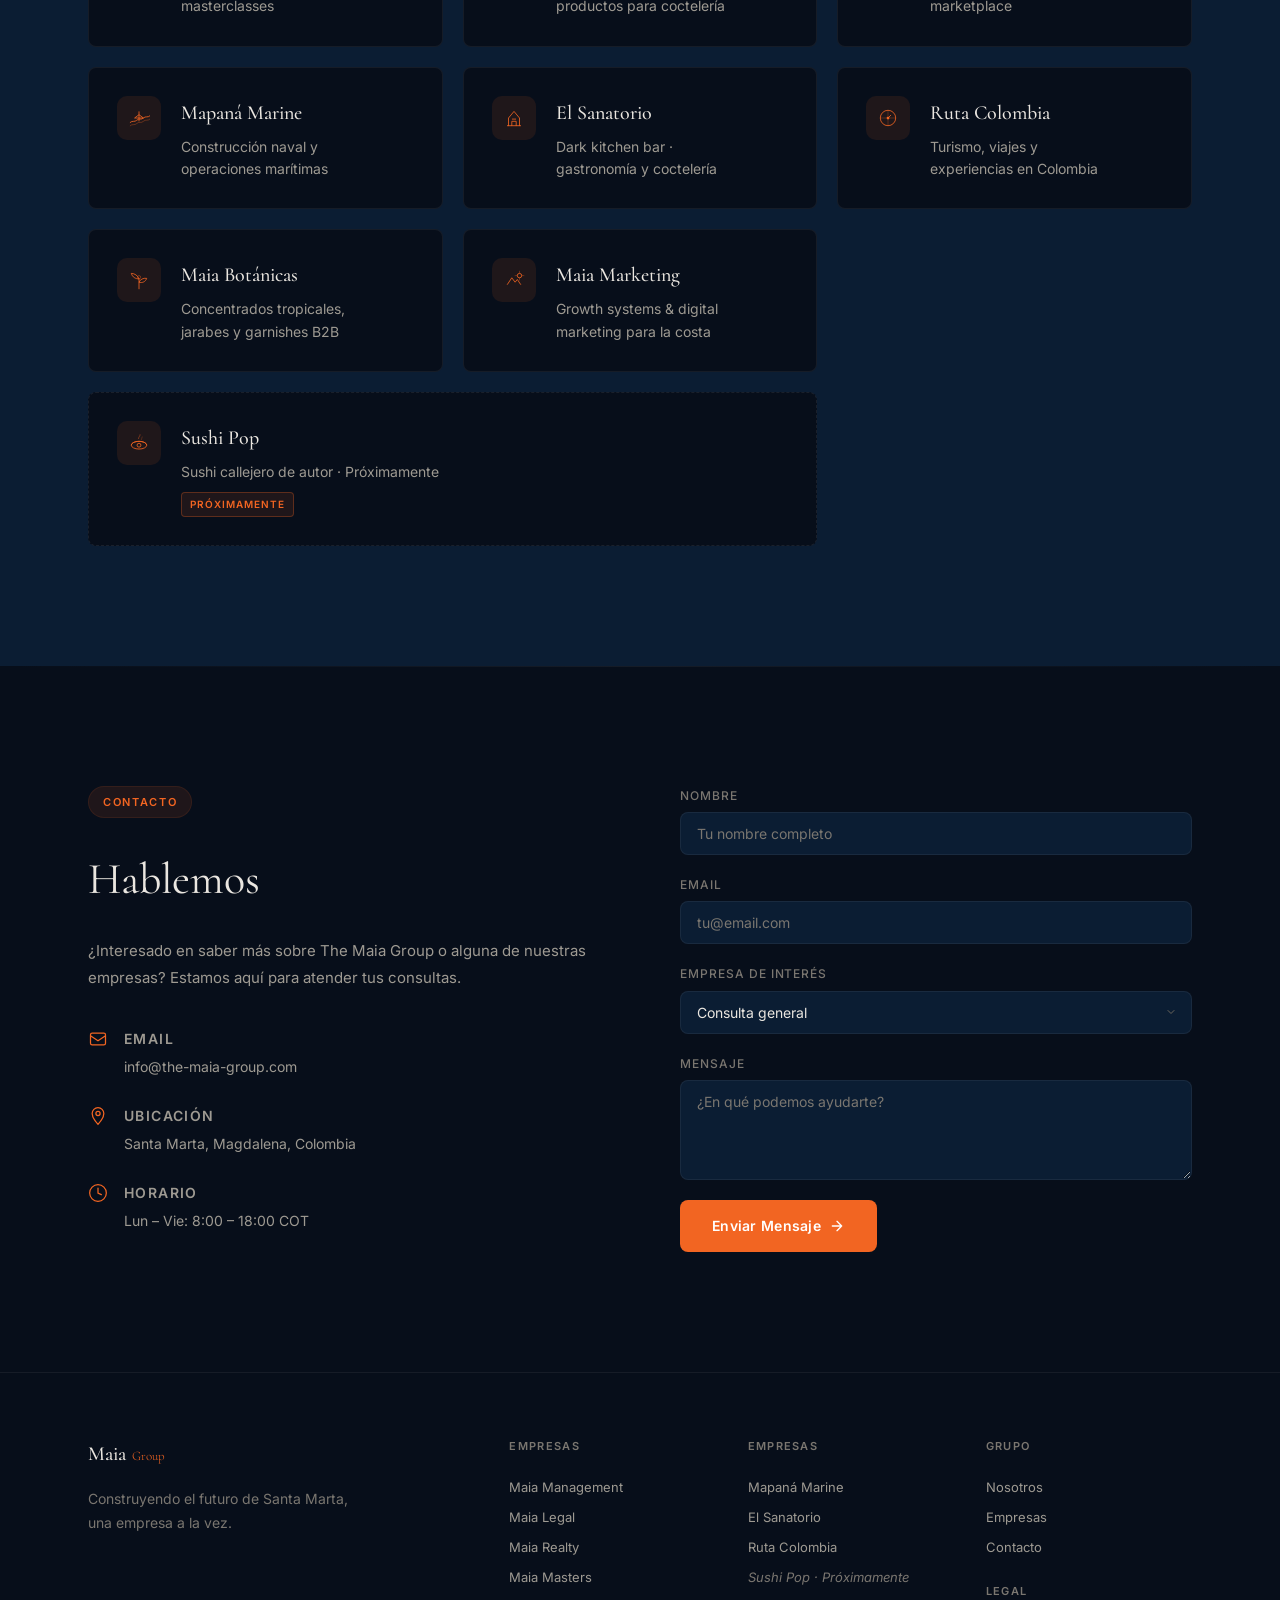
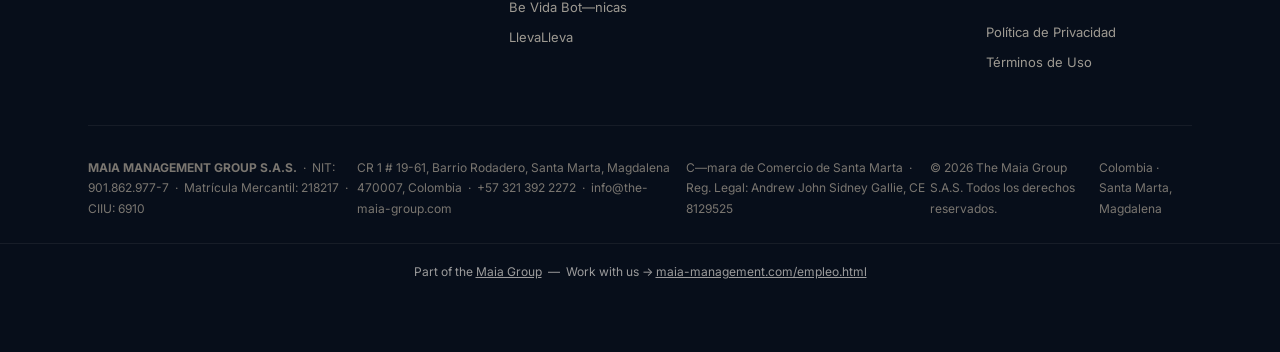
==== commit acdfa151: "feat: competitive audit improvements -- maia-group - Fix og:image reference to use existing image fi" ====
--- a/index.html
+++ b/index.html
@@ -1,4 +1,4 @@
-<!DOCTYPE html>
+﻿<!DOCTYPE html>
 <html lang="es">
 <head>
 <meta charset="UTF-8">
@@ -26,7 +26,7 @@
 <meta property="og:site_name" content="The Maia Group">
 <meta property="og:locale" content="es_CO">
 <meta property="og:locale:alternate" content="en_US">
-<meta property="og:image" content="https://the-maia-group.com/og-image.jpg">
+<meta property="og:image" content="https://the-maia-group.com/images/people/andrew-group-corporate.png">
 <meta property="og:image:width" content="1200">
 <meta property="og:image:height" content="630">
 <meta property="og:image:alt" content="The Maia Group — Grupo Empresarial Santa Marta, Colombia">
@@ -35,7 +35,7 @@
 <meta name="twitter:card" content="summary_large_image">
 <meta name="twitter:title" content="The Maia Group — Construyendo el Futuro de Santa Marta">
 <meta name="twitter:description" content="Grupo empresarial diversificado con sede en Santa Marta, Colombia.">
-<meta name="twitter:image" content="https://the-maia-group.com/og-image.jpg">
+<meta name="twitter:image" content="https://the-maia-group.com/images/people/andrew-group-corporate.png">
 
 <!-- Favicons -->
 <link rel="icon" type="image/svg+xml" href="/favicon.svg">
@@ -334,15 +334,15 @@
   <div class="container">
     <div class="about__grid">
       <div class="about__label">
-        <span class="section-tag" style="color:rgba(255,255,255,0.5);">TecnologÃ­a</span>
+        <span class="section-tag" style="color:rgba(255,255,255,0.5);">Tecnología</span>
       </div>
       <div class="about__content">
         <h2 class="about__title" style="color:#fff;">Powered by Maia AI</h2>
         <p class="about__text" style="color:rgba(255,255,255,0.8);">
-          Every brand in The Maia Group is connected through a single AI layer. Built on WhatsApp â€” the channel every Colombian already uses â€” and powered by Gemini, Maia AI handles lead capture, client follow-up, booking automation, and business intelligence across all 14 brands simultaneously.
+          Every brand in The Maia Group is connected through a single AI layer. Built on WhatsApp — the channel every Colombian already uses — and powered by Gemini, Maia AI handles lead capture, client follow-up, booking automation, and business intelligence across all 14 brands simultaneously.
         </p>
         <p class="about__text" style="color:rgba(255,255,255,0.65);">
-          This isn't a chatbot bolted onto a website. It's the operating system of the group: one AI backbone, shared across every venture, giving each brand enterprise-grade automation without enterprise-grade cost. When a customer messages El Sanatorio, Maia Realty, or Maia Legal on WhatsApp, the same intelligence is listening â€” qualifying, routing, and closing.
+          This isn't a chatbot bolted onto a website. It's the operating system of the group: one AI backbone, shared across every venture, giving each brand enterprise-grade automation without enterprise-grade cost. When a customer messages El Sanatorio, Maia Realty, or Maia Legal on WhatsApp, the same intelligence is listening — qualifying, routing, and closing.
         </p>
         <div style="margin-top:1.75rem;">
           <a href="https://maia-management.com/maia-ai.html" target="_blank" rel="noopener"
@@ -551,7 +551,7 @@
         </div>
       </a>
 
-      <!-- Maia BotÃ¡nicas -->
+      <!-- Maia Botánicas -->
       <a href="https://maia-botanicas.com" target="_blank" rel="noopener" class="brand-card" data-accent="botanicas">
         <div class="brand-card__icon">
           <svg viewBox="0 0 40 40" fill="none" xmlns="http://www.w3.org/2000/svg">
@@ -562,7 +562,7 @@
           </svg>
         </div>
         <div class="brand-card__content">
-          <h3 class="brand-card__name">Maia BotÃ¡nicas</h3>
+          <h3 class="brand-card__name">Maia Botánicas</h3>
           <p class="brand-card__desc">Concentrados tropicales, jarabes y garnishes B2B</p>
         </div>
         <div class="brand-card__arrow">
@@ -681,7 +681,7 @@
               <option value="sanatorio">El Sanatorio</option>
               <option value="ruta">Ruta Colombia</option>
               <option value="sushi">Sushi Pop</option>
-              <option value="botanicas">Maia BotÃ¡nicas</option>
+              <option value="botanicas">Maia Botánicas</option>
               <option value="marketing">Maia Marketing</option>
             </select>
           </div>
@@ -752,7 +752,7 @@
         &nbsp;&middot;&nbsp;
         <a href="tel:+573213922272" class="footer__tel">+57 321 392 2272</a>
         &nbsp;&middot;&nbsp;
-        <!-- NOTE: Email migration to custom-domain address is pending.
+        <!-- Email uses custom-domain address.
              Once @maia-management.com or similar MX is live, replace
              the Gmail address below with the custom-domain address.
              Do NOT obfuscate via Cloudflare — keep as plain text. -->
@@ -782,7 +782,7 @@
 </footer>
 
 <!-- FIX #3: WhatsApp floating button (bottom-right) -->
-<a href="https://wa.me/573195962773"
+<a href="https://wa.me/19034598763"
    class="whatsapp-fab"
    target="_blank"
    rel="noopener noreferrer"
@@ -799,10 +799,10 @@
 <script src="js/main.js"></script>
 
 <!-- Floating WhatsApp Button -->
-<a href="https://wa.me/573195962773"
+<a href="https://wa.me/19034598763"
    class="whatsapp-float"
    target="_blank"
    rel="noopener"
    aria-label="Chat on WhatsApp">
   <svg xmlns="http://www.w3.org/2000/svg" viewBox="0 0 24 24" width="28" height="28" fill="white">
-    <path d="M17.472 14.382c-.297-.149-1.758-.867-2.03-.967-.273-.099-.471-.148-.67.15-.197.297-.767.966-.94 1.164-.173.199-.347.223-.644.075-.297-.15-1.255-.463-2.39-1.475-.883-.788-1.48-1.761-1.653-2.059-.173-.297-.018-.458.13-.606.134-.133.298-.347.446-.52.149-.174.198-.298.298-.497.099-.198.05-.371-.025-.52-.075-.149-.669-1.612-.916-2.207-.242-.579-.487-.5-.669-.51-.173-.008-.371-.01-.57-.01-.198 0-.52.074-.792.372-.272.297-1.04 1.016-1.04 2.479 0 1.462 1.065 2.875 1.213 3.074.149.198 2.096 3.2 5.077 4.487.709.306 1.262.489 1.694.625.712.227 1.36.195 1.871.118.571-.085 1.758-.719 2.006-1.413.248-.694.248-1.289.173-1.413-.074-.124-.272-.198-.57-.347m-5.421 7.403h-.004a9.87 9.87 0 01-5.031-1.378l-.361-.214+    <path d="M17.472 14.382c-.297-.149-1.758-.867-2.03-.967-.273-.099-.471-.148-.67.15-.197.297-.767.966-.94 1.164-.173.199-.347.223-.644.075-.297-.15-1.255-.463-2.39-1.475-.883-.788-1.48-1.761-1.653-2.059-.173-.297-.018-.458.13-.606.134-.133.298-.347.446-.52.149-.174.198-.298.298-.497.099-.198.05-.371-.025-.52-.075-.149-.669-1.612-.916-2.207-.242-.579-.487-.5-.669-.51-.173-.008-.371-.01-.57-.01-.198 0-.52.074-.792.372-.272.297-1.04 1.016-1.04 2.479 0 1.462 1.065 2.875 1.213 3.074.149.198 2.096 3.2 5.077 4.487.709.306 1.262.489 1.694.625.712.227 1.36.195 1.871.118.571-.085 1.758-.719 2.006-1.413.248-.694.248-1.289.173-1.413-.074-.124-.272-.198-.57-.347m-5.421 7.403h-.004a9.87 9.87 0 01-5.031-1.378l-.361-.21
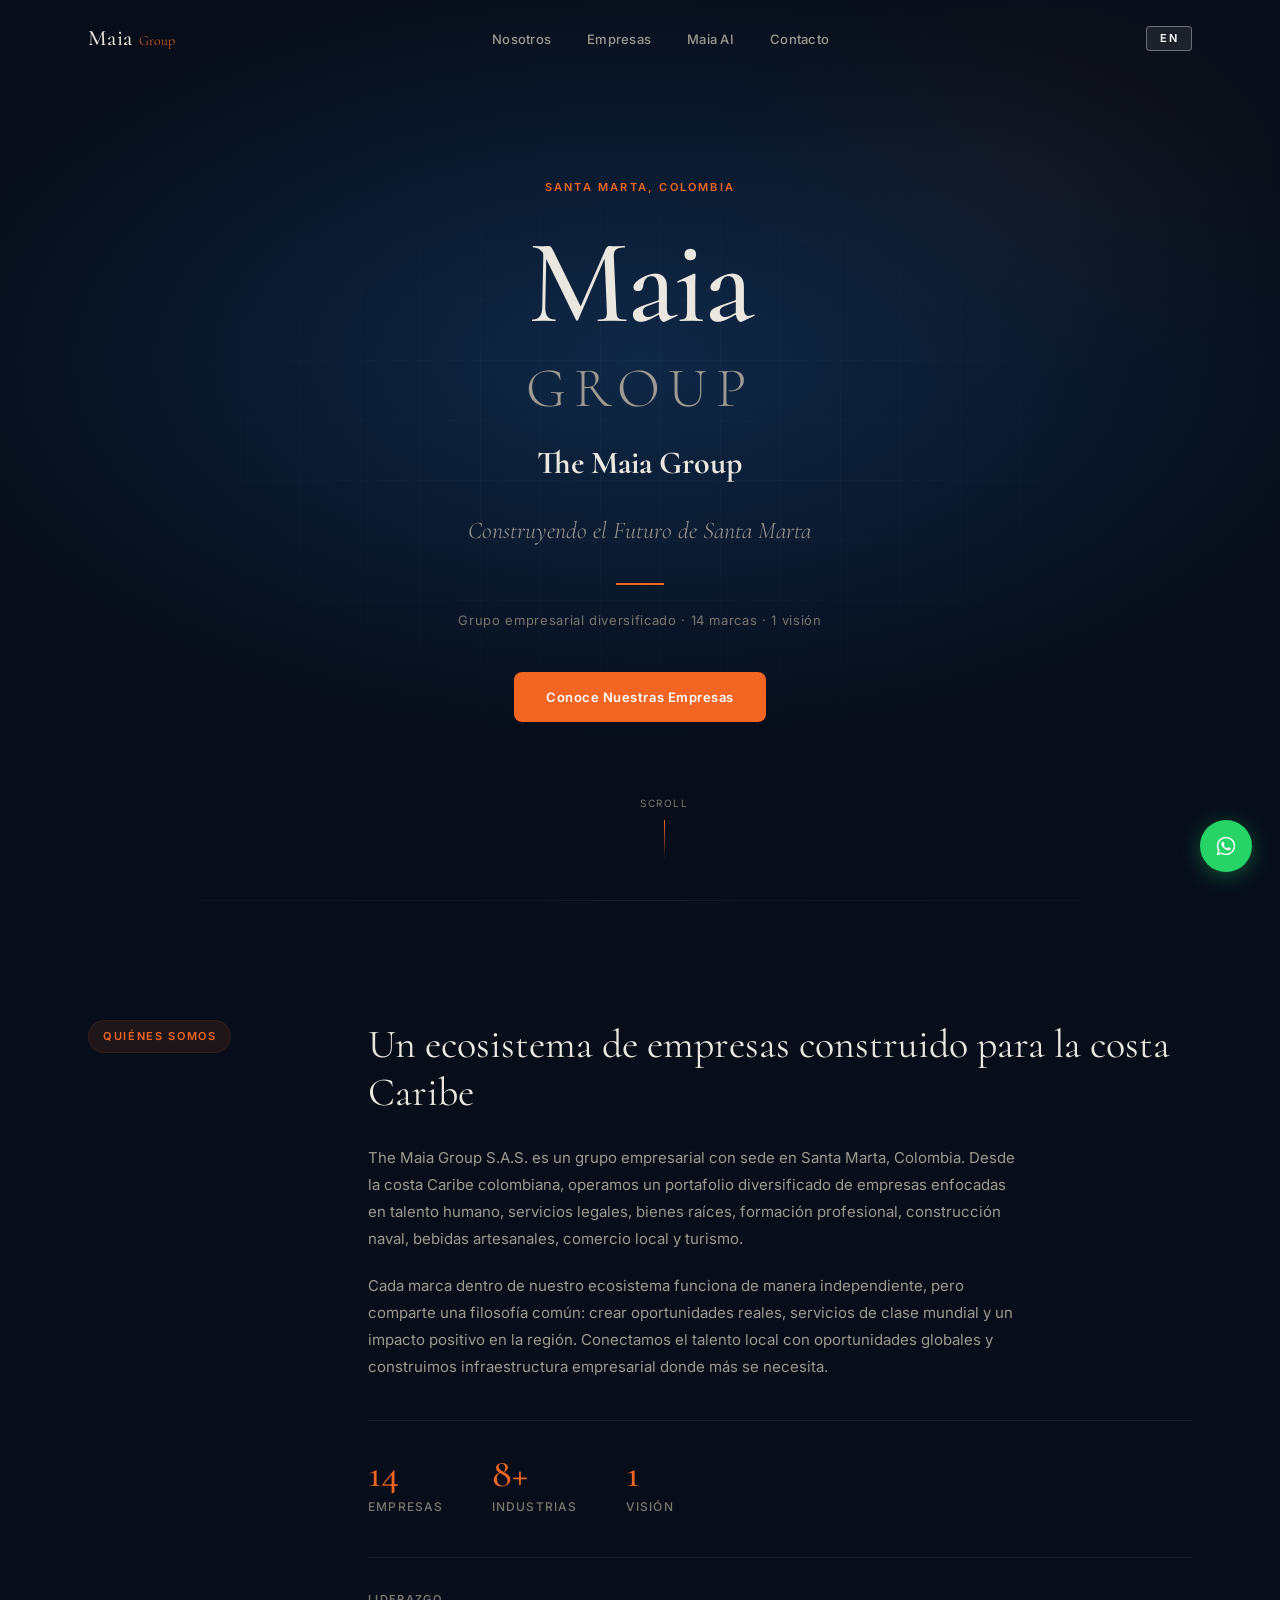
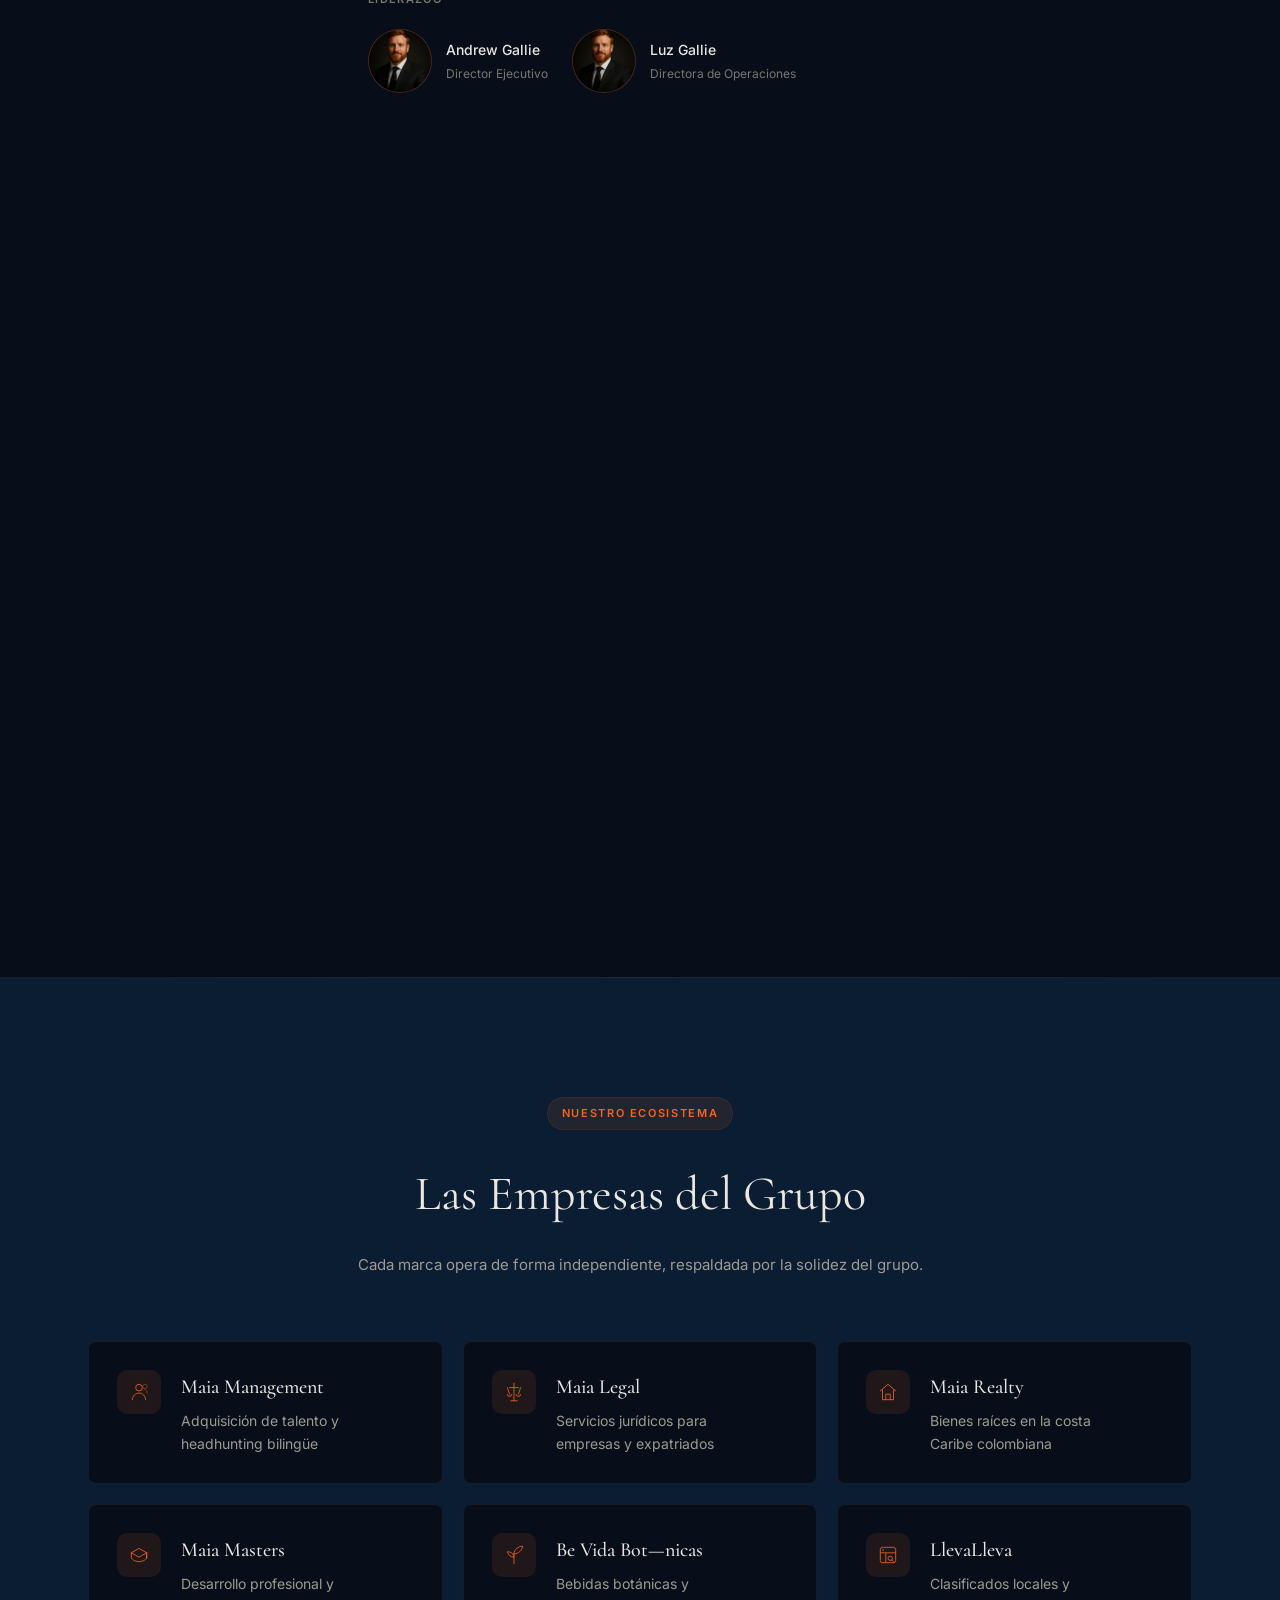
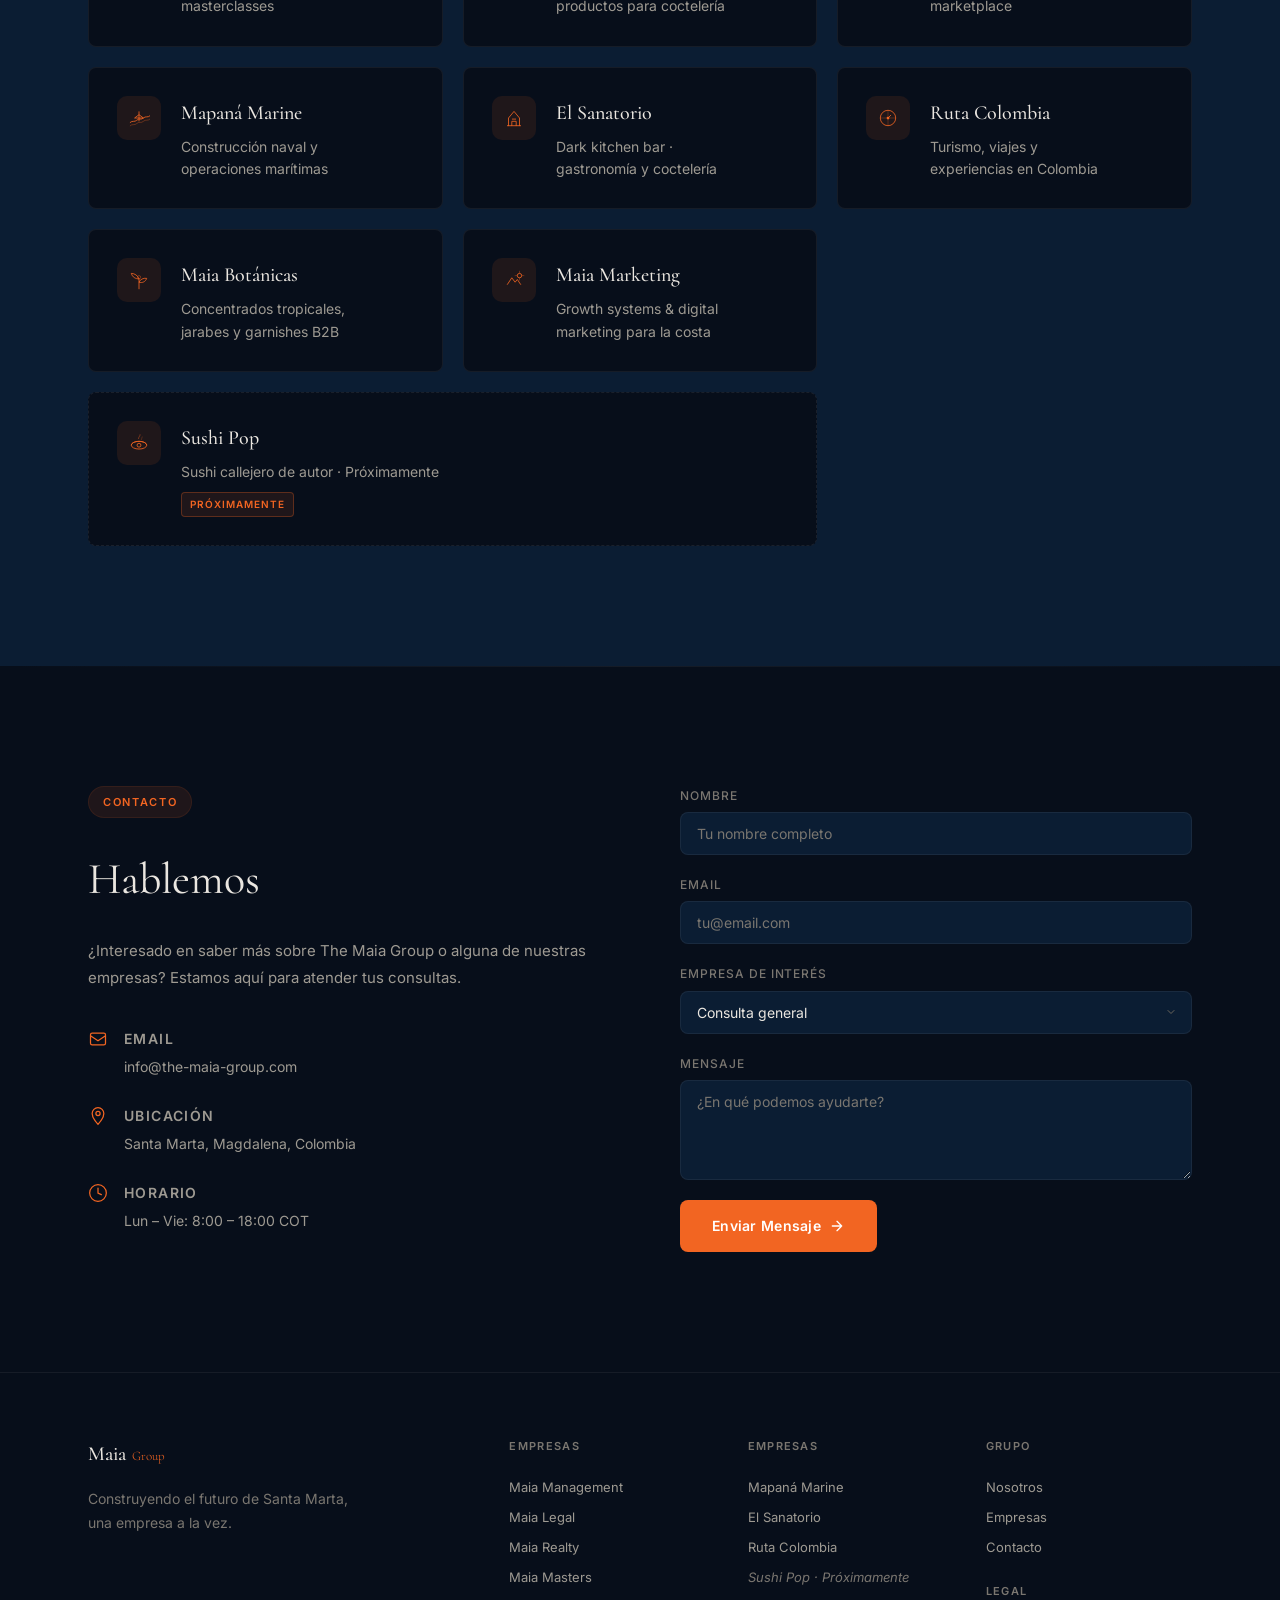
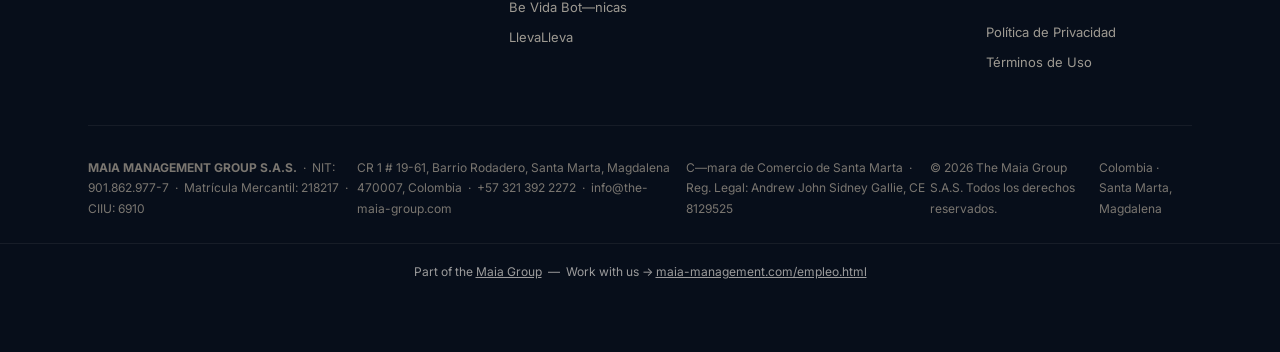
==== commit 29fe42d0: "fix: replace personal gmail with business email in JSON-LD Co-Authored-By: Claude Opus 4.7 (1M conte" ====
--- a/index.html
+++ b/index.html
@@ -57,7 +57,7 @@
   "logo": "https://the-maia-group.com/favicon.svg",
   "image": "https://the-maia-group.com/og-image.jpg",
   "telephone": "+57 321 392 2272",
-  "email": "info@the-maia-group.com",
+  "email": "andrew@maia-management.com",
   "taxID": "901.862.977-7",
   "vatID": "901.862.977-7",
   "identifier": [
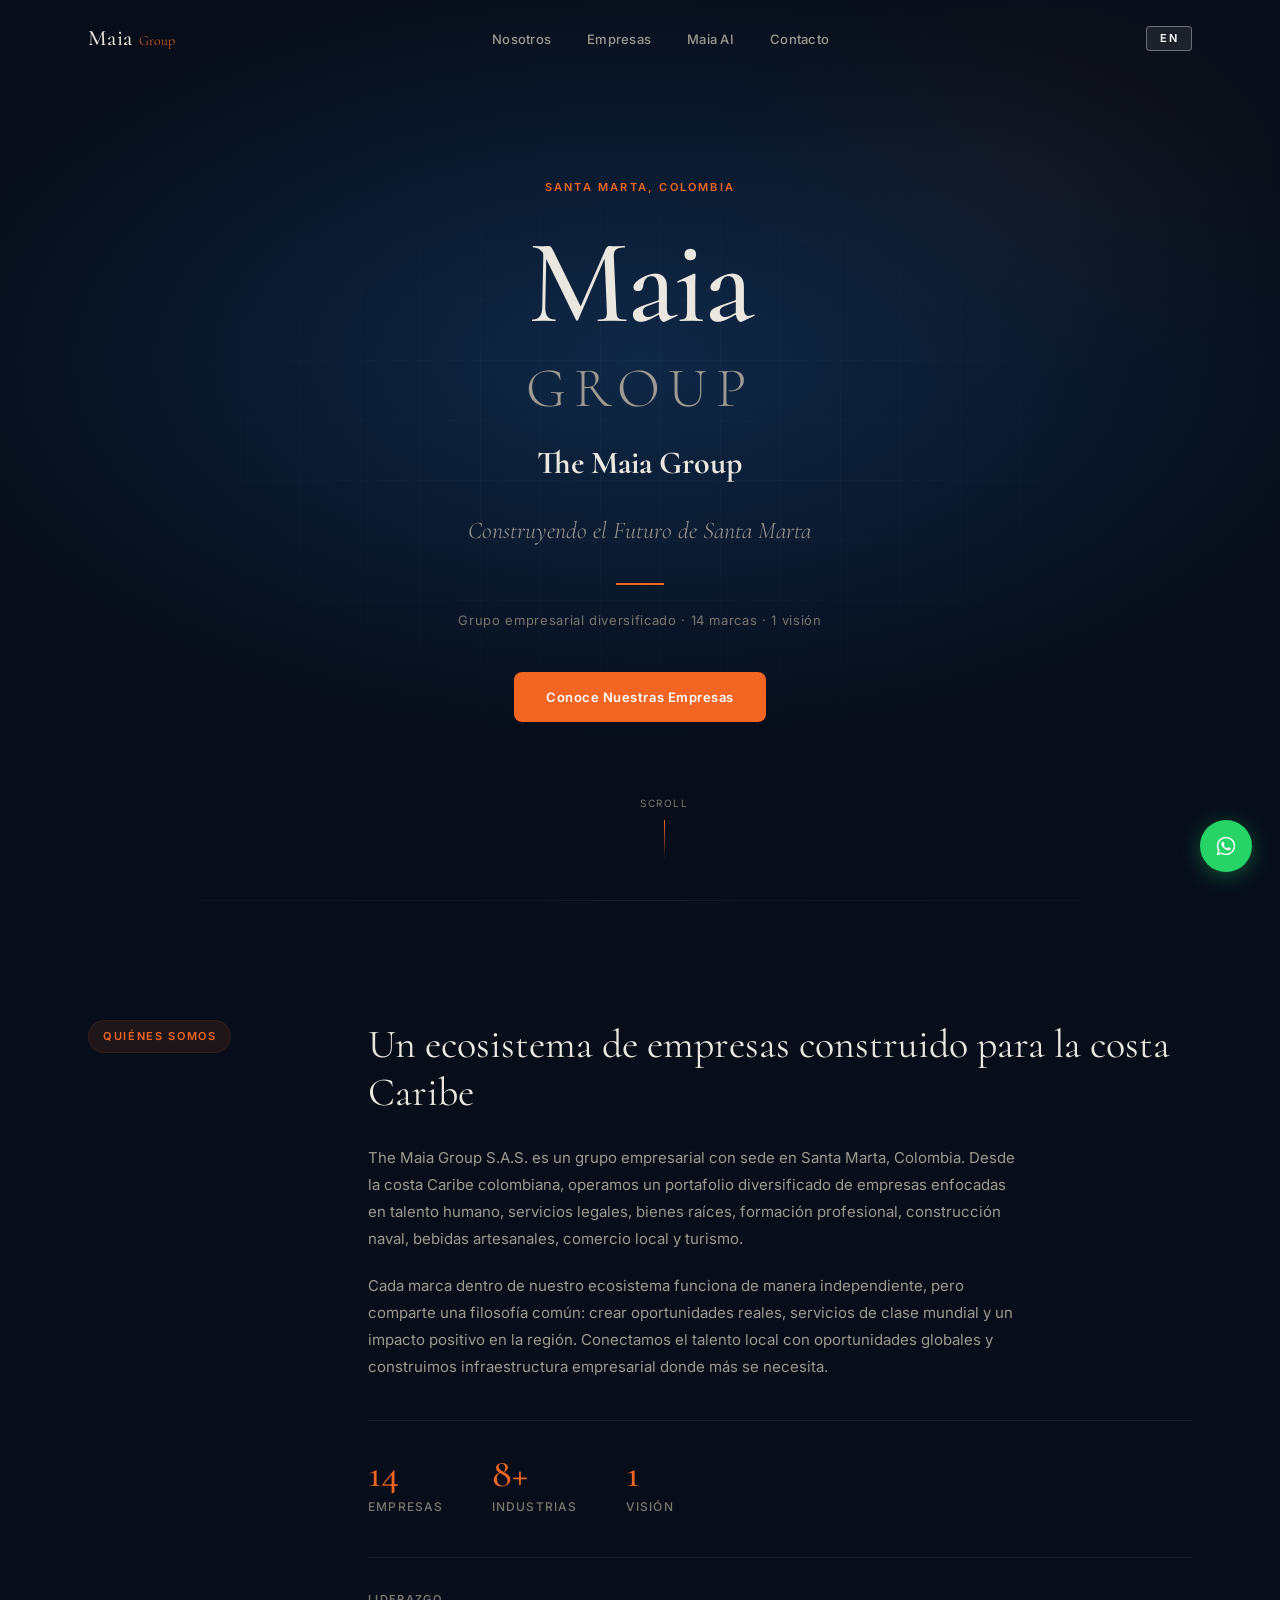
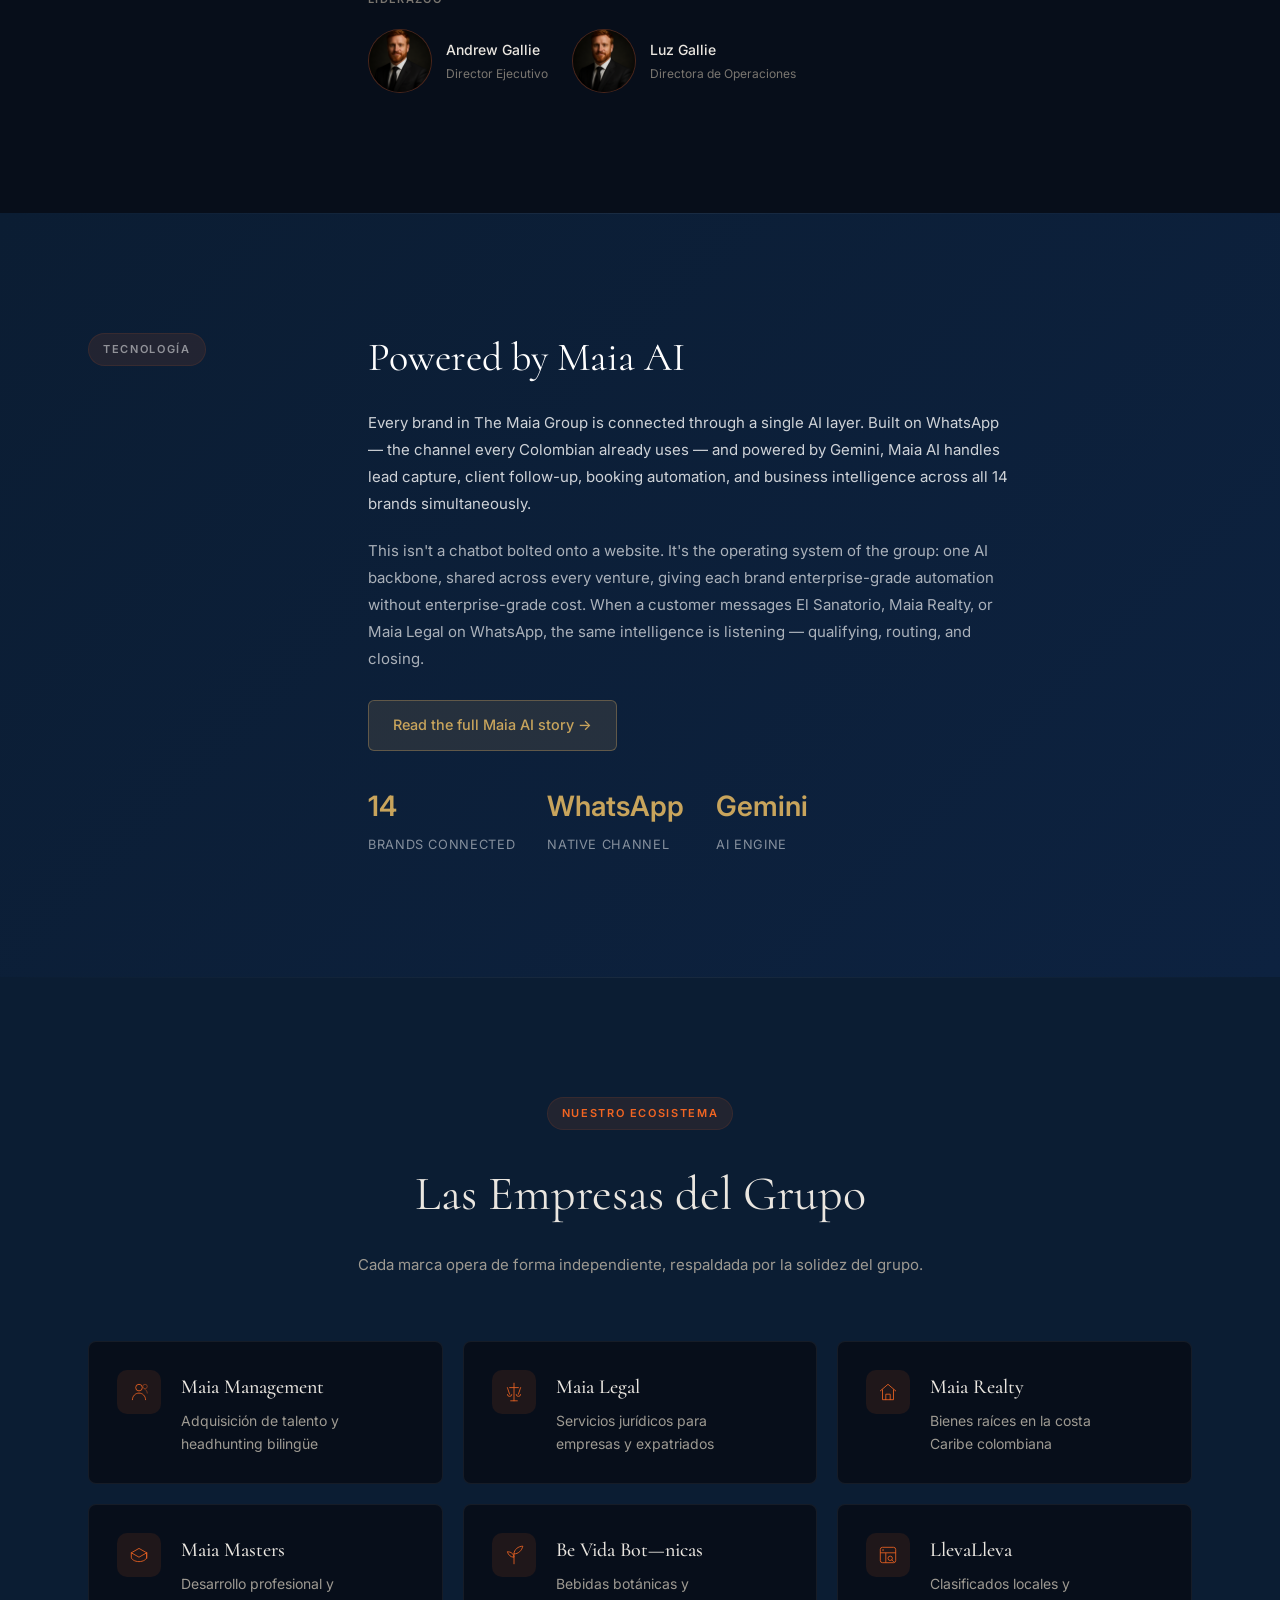
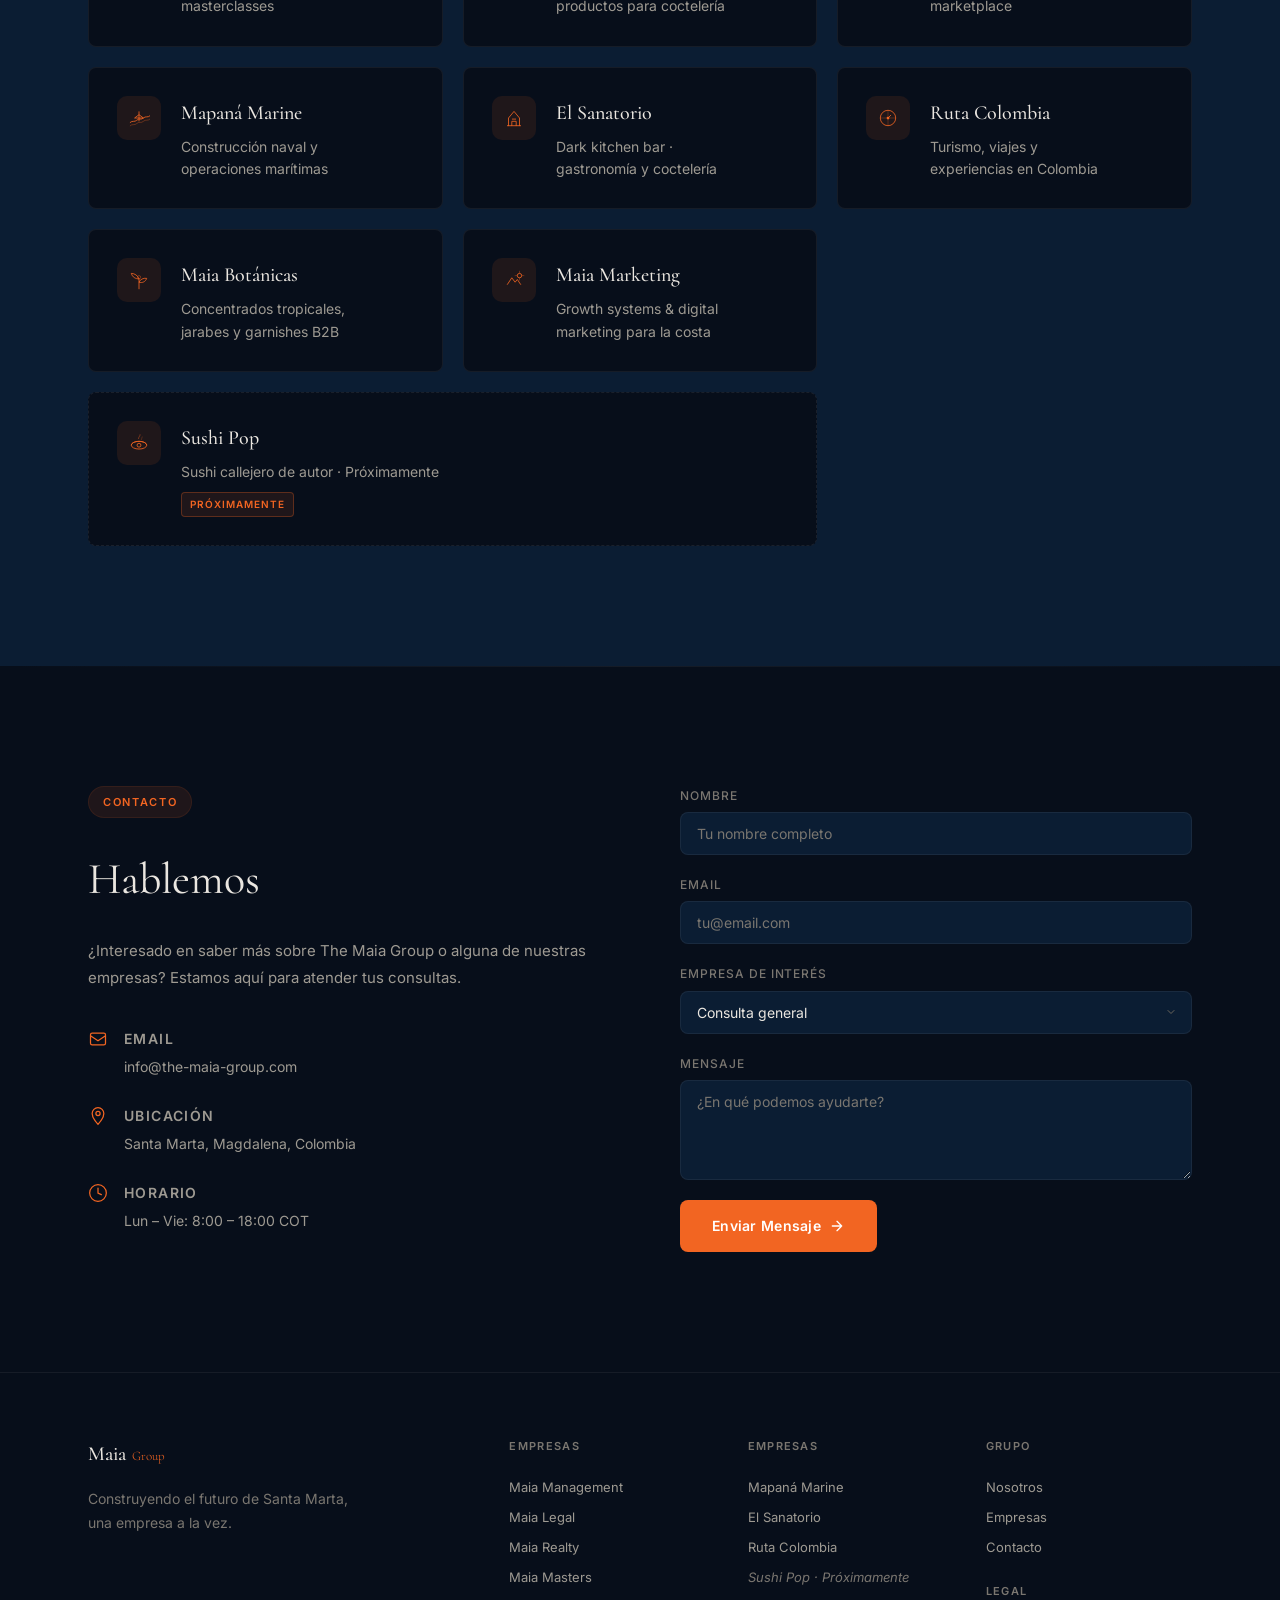
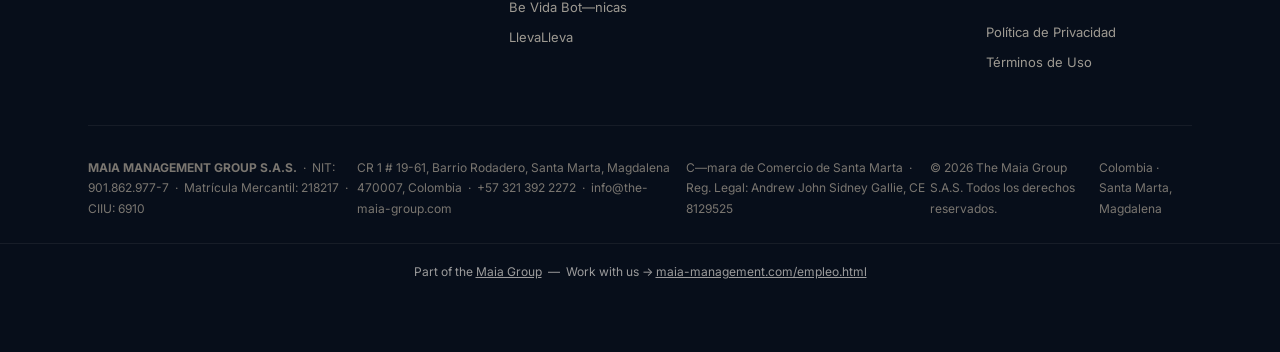
==== commit 0f320dcd: "fix: point JSON-LD image at existing brand asset The og-image.jpg referenced in the JSON-LD never ex" ====
--- a/index.html
+++ b/index.html
@@ -55,7 +55,7 @@
   "description": "Grupo empresarial diversificado con sede en Santa Marta, Colombia. Operamos 14 marcas en 8+ industrias: talento humano, servicios jurídicos, bienes raíces, formación profesional, construcción naval, bebidas botánicas, comercio local y turismo.",
   "url": "https://the-maia-group.com",
   "logo": "https://the-maia-group.com/favicon.svg",
-  "image": "https://the-maia-group.com/og-image.jpg",
+  "image": "https://the-maia-group.com/images/people/andrew-group-corporate.png",
   "telephone": "+57 321 392 2272",
   "email": "andrew@maia-management.com",
   "taxID": "901.862.977-7",
